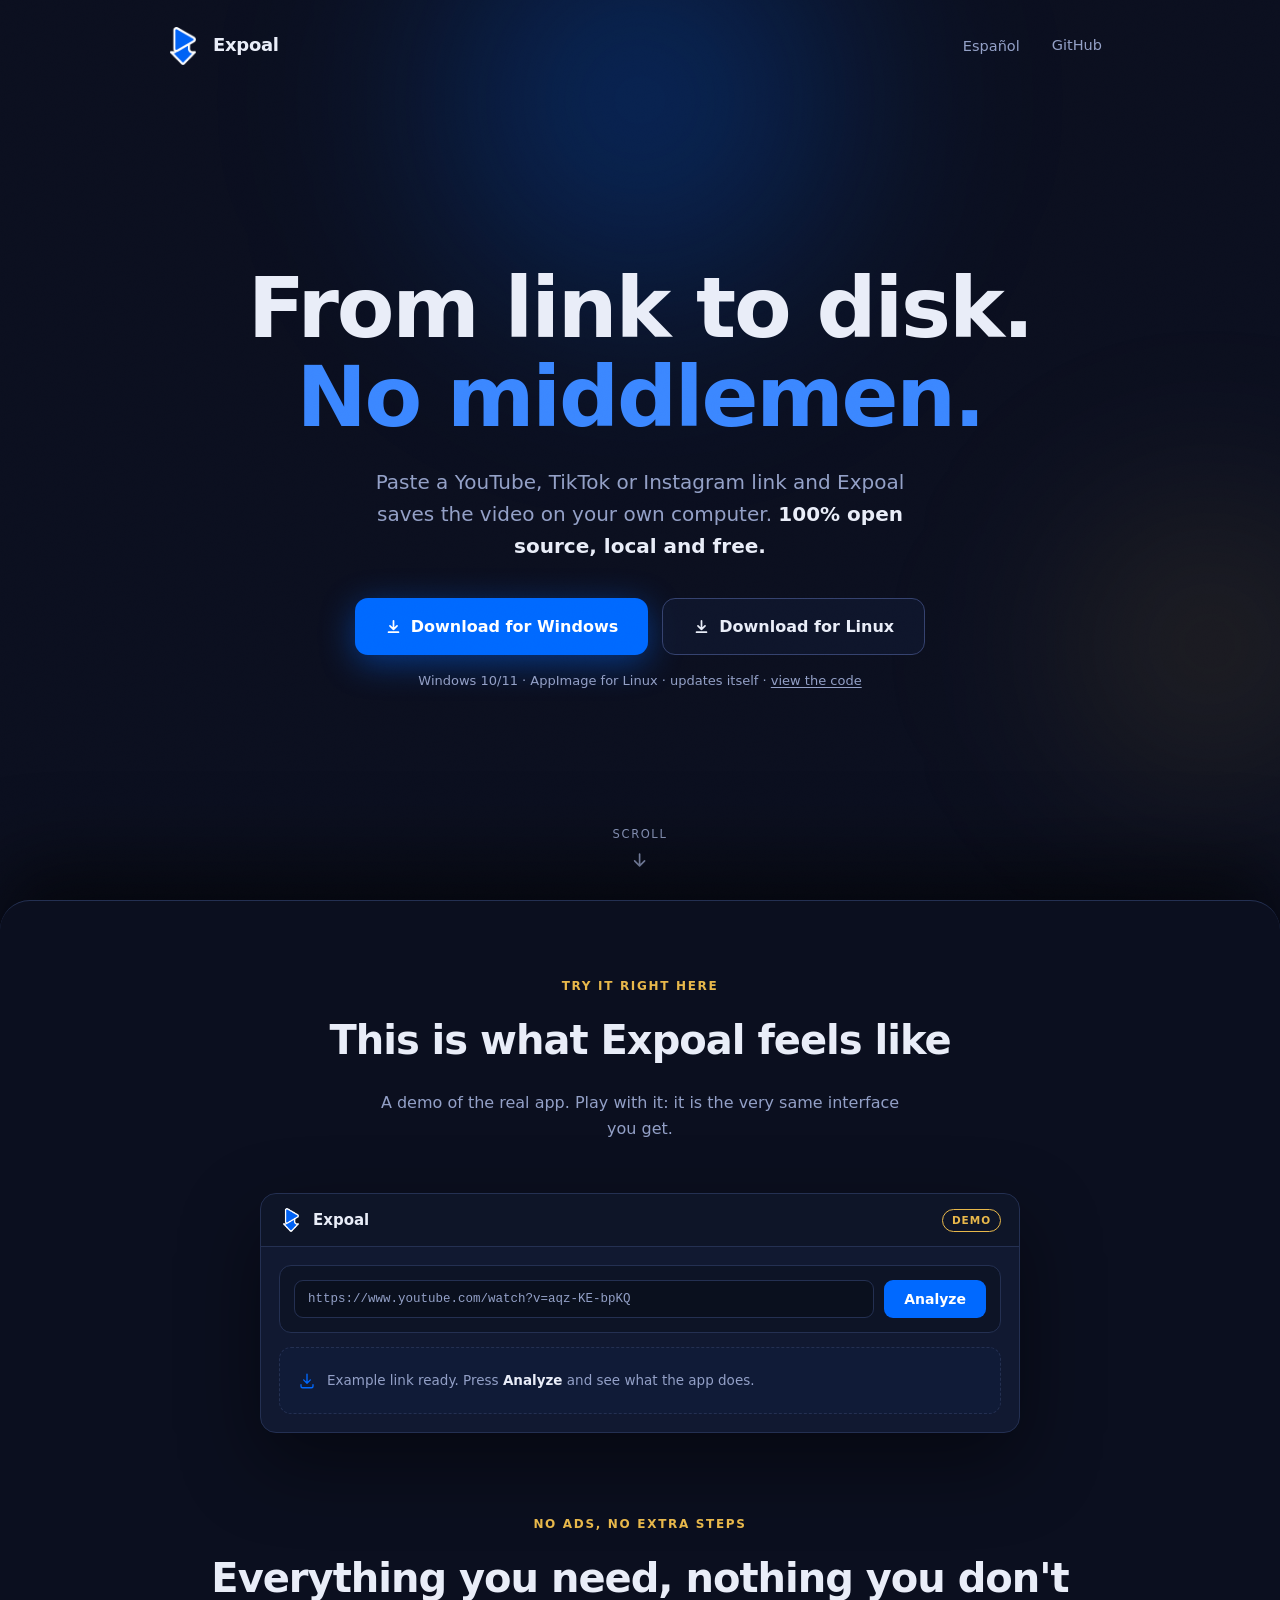
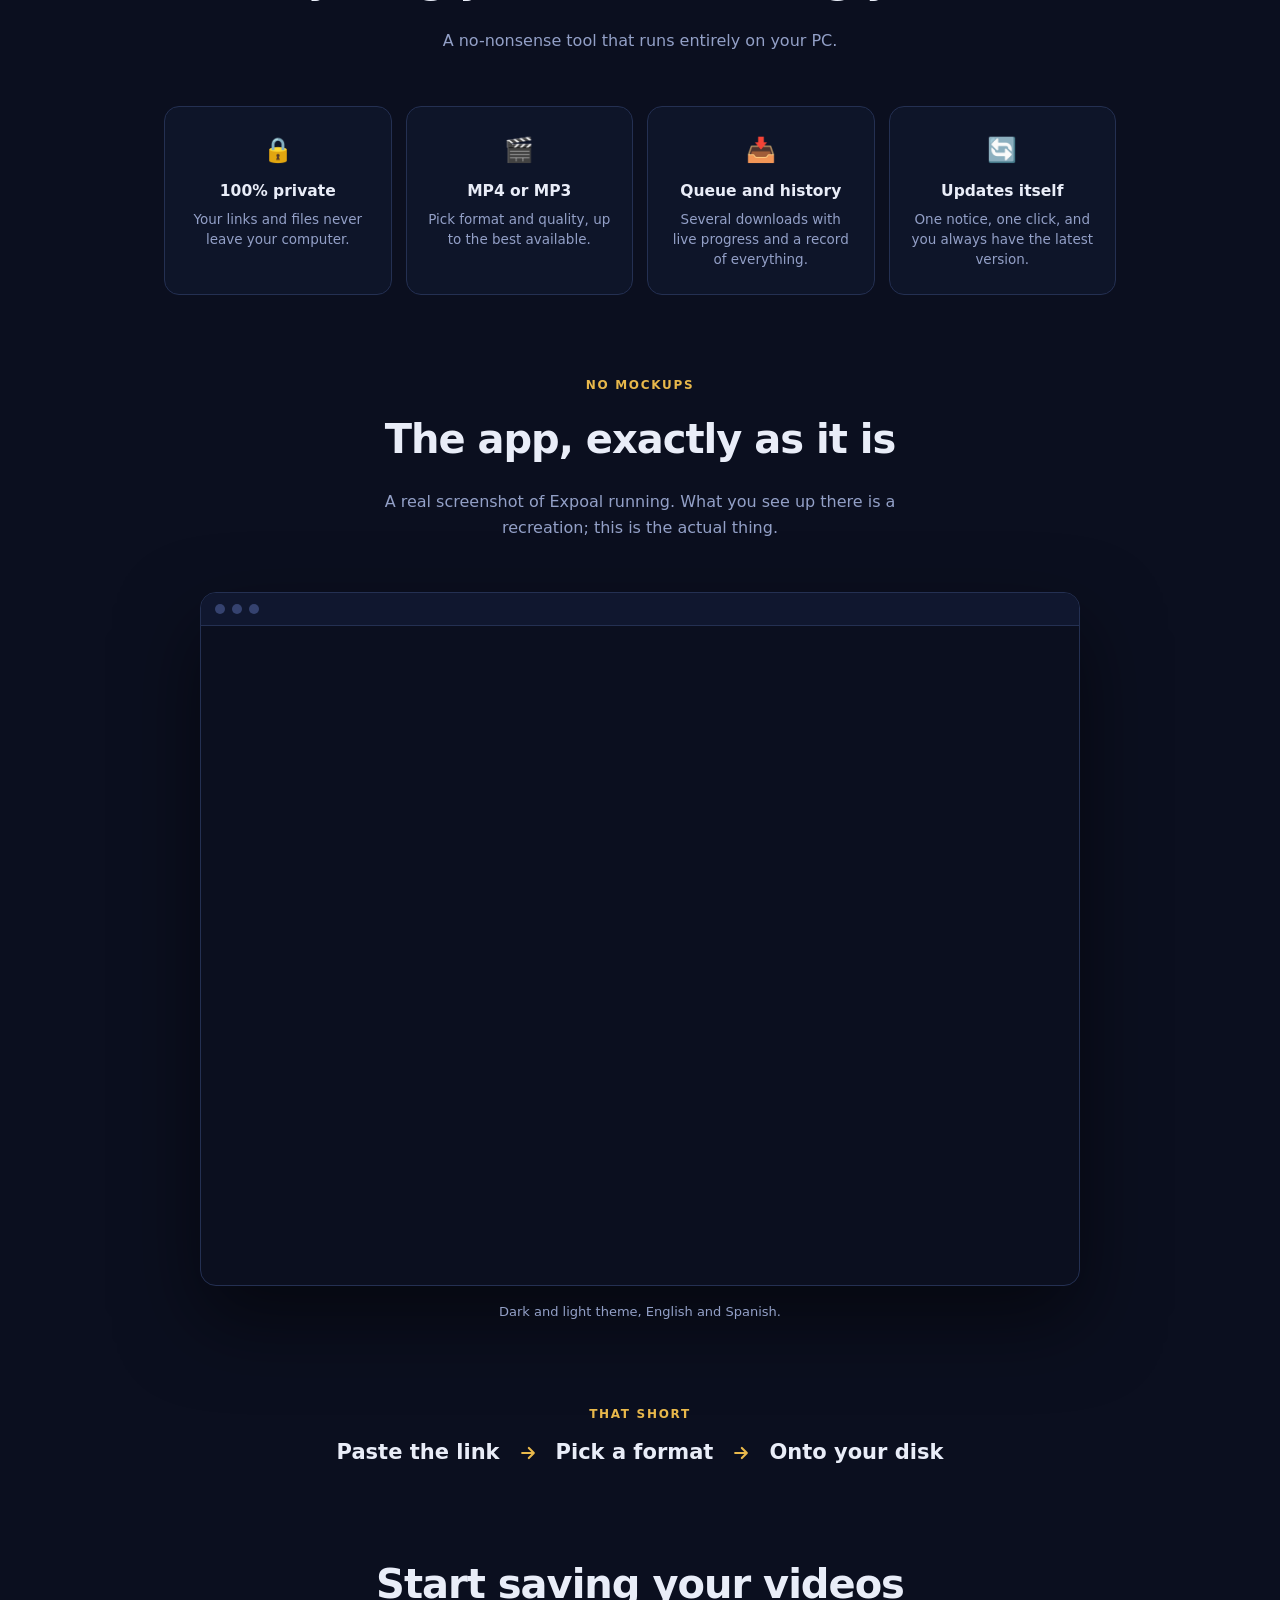
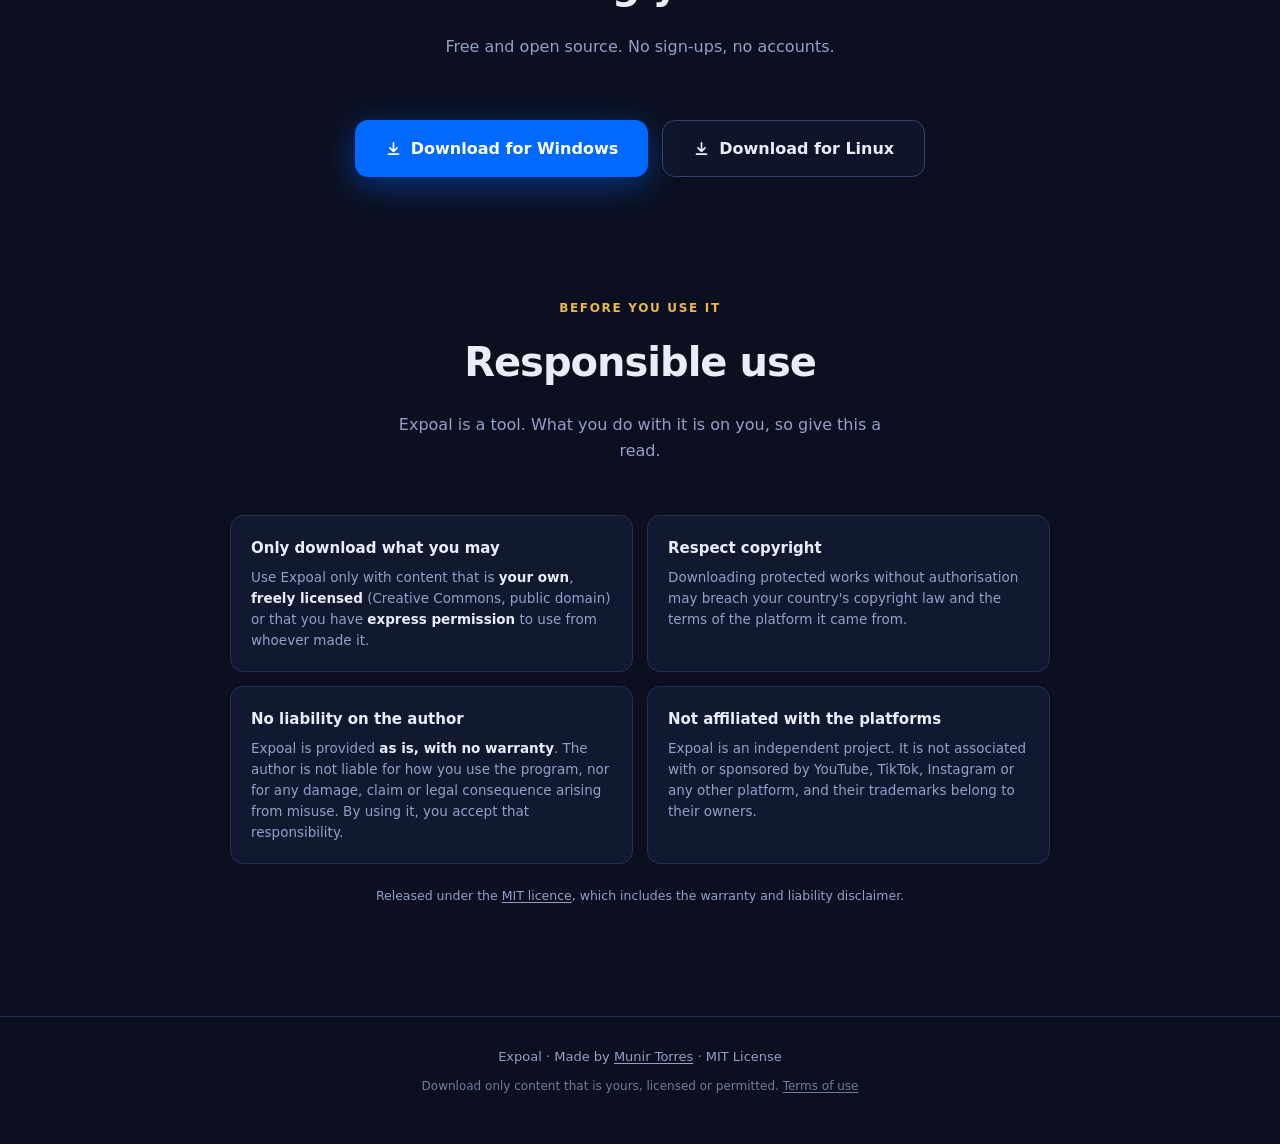
==== site/index.html @ d4a43a7d "Show the real app: screenshots on the site and README, and answer the yt-dlp question External feedb" ====
<!DOCTYPE html>
<html lang="es">
<head>
  <meta charset="UTF-8">
  <meta name="viewport" content="width=device-width, initial-scale=1.0">
  <meta name="color-scheme" content="dark">
  <meta name="theme-color" content="#0B0F1F">
  <title>Expoal - Del link a tu disco</title>
  <meta name="description" content="Pega un enlace de YouTube, TikTok o Instagram y guarda el vídeo en tu propio disco. 100% local, open source, sin webs de terceros.">
  <link rel="icon" type="image/png" href="assets/icon-256.png?v=2">
  <meta property="og:type" content="website">
  <meta property="og:url" content="https://mun1to.github.io/Expoal/">
  <meta property="og:title" content="Expoal - Del link a tu disco">
  <meta property="og:description" content="Descargador de vídeos 100% local y open source. Pega un enlace de YouTube, TikTok o Instagram y el vídeo cae en tu disco.">
  <meta property="og:image" content="https://mun1to.github.io/Expoal/assets/og.png">
  <meta property="og:image:width" content="1200">
  <meta property="og:image:height" content="630">
  <meta name="twitter:card" content="summary_large_image">
  <meta name="twitter:title" content="Expoal - Del link a tu disco">
  <meta name="twitter:description" content="Descargador de vídeos 100% local y open source. Pega un enlace y el vídeo cae en tu disco.">
  <meta name="twitter:image" content="https://mun1to.github.io/Expoal/assets/og.png">
  <!-- Progressive enhancement + control central de movimiento:
       .js     → hay JavaScript
       .motion → las animaciones están activas. Decisión de diseño: se muestran a TODOS
                 los visitantes (estilo awwwards), también a quien tiene "reducir movimiento"
                 en su sistema. La URL ?motion=off las desactiva manualmente (válvula de
                 escape para pruebas o para quien de verdad prefiera la versión quieta). -->
  <script>
    (function () {
      var d = document.documentElement;
      d.classList.add("js");
      var off = /[?&]motion=off/.test(location.search);
      if (!off) d.classList.add("motion");

      // Idioma decidido ANTES de pintar, para que nadie vea el texto cambiar:
      // manda ?lang=, luego lo que eligió el visitante, y si no, su navegador.
      var q = /[?&]lang=(es|en)/.exec(location.search);
      var saved = null;
      try { saved = localStorage.getItem("expoal-lang"); } catch (e) {}
      var nav = (navigator.language || "es").toLowerCase();
      d.lang = (q && q[1]) || saved || (nav.indexOf("es") === 0 ? "es" : "en");
    })();
  </script>
  <style>
    :root {
      /* Landing monotema oscura por diseño: se declara al navegador para que los
         controles nativos (scrollbar, inputs) también rendericen en oscuro. */
      color-scheme: dark;
      --bg: #0B0F1F;
      --surface: #111931;
      --border: #243052;
      --border-strong: #35426F;
      --text: #E9EDF8;
      --muted: #93A0C7;
      --primary: #0069FF;
      --primary-strong: #3B87FF;
      --accent: #E8B84B;
      --font: "Segoe UI Variable Text", "Segoe UI", system-ui, -apple-system, sans-serif;
      /* La curva premium (ease-out-quint): arranque rápido, aterrizaje suave */
      --ease: cubic-bezier(0.22, 1, 0.36, 1);
    }
    * { margin: 0; padding: 0; box-sizing: border-box; }
    html { scroll-behavior: smooth; }
    body {
      font-family: var(--font);
      background: var(--bg);
      color: var(--text);
      line-height: 1.6;
      /* clip y no hidden: `hidden` convierte el body en contenedor de scroll y
         eso rompe el position:sticky del hero. */
      overflow-x: clip;
      -webkit-font-smoothing: antialiased;
    }
    a { color: inherit; text-decoration: none; }
    ::selection { background: rgba(0, 105, 255, 0.45); }

    /* ---------- Grano sutil (textura premium, tendencia 2026) ---------- */
    .grain {
      position: fixed; inset: 0;
      z-index: 50;
      pointer-events: none;
      opacity: 0.05;
      mix-blend-mode: overlay;
      background-image: url("data:image/svg+xml,%3Csvg xmlns='http://www.w3.org/2000/svg' width='160' height='160'%3E%3Cfilter id='n'%3E%3CfeTurbulence type='fractalNoise' baseFrequency='0.9' numOctaves='2'/%3E%3C/filter%3E%3Crect width='100%25' height='100%25' filter='url(%23n)' opacity='0.55'/%3E%3C/svg%3E");
    }

    /* ---------- Capas de fondo con parallax ---------- */
    .backdrop {
      position: fixed;
      inset: 0;
      z-index: -1;
      overflow: hidden;
      pointer-events: none;
    }
    .orb {
      position: absolute;
      border-radius: 50%;
      filter: blur(90px);
      will-change: transform;
    }
    .orb-a {
      width: 640px; height: 640px;
      top: -220px; left: 50%;
      margin-left: -320px;
      background: radial-gradient(circle, rgba(0, 105, 255, 0.34), transparent 65%);
    }
    .orb-b {
      width: 460px; height: 460px;
      top: 46vh; right: -160px;
      background: radial-gradient(circle, rgba(232, 184, 75, 0.14), transparent 65%);
    }
    .orb-c {
      width: 520px; height: 520px;
      top: 115vh; left: -200px;
      background: radial-gradient(circle, rgba(0, 105, 255, 0.16), transparent 65%);
    }

    /* ---------- Nav ---------- */
    nav {
      position: absolute;
      top: 0; left: 0; right: 0;
      display: flex; align-items: center; justify-content: space-between;
      max-width: 1000px; margin: 0 auto;
      padding: 26px 24px;
      z-index: 5;
    }
    .brand { display: flex; align-items: center; gap: 11px; }
    .brand img { width: 38px; height: 38px; object-fit: contain; }
    .brand span { font-size: 18px; font-weight: 650; letter-spacing: -0.3px; }
    .nav-right { display: flex; align-items: center; gap: 4px; }

    /* Botones del header al estilo de la web de Alex: sin recuadro fijo, y al
       pasar el ratón aparece una píldora suave bajo el texto. Se siente mucho
       mejor al pulsar porque la zona clicable se ve, pero no ensucia en reposo. */
    nav a.gh, .lang {
      background: none;
      border: none;
      padding: 8px 14px;
      border-radius: 999px;
      font-family: var(--font);
      font-size: 14.5px;
      font-weight: 500;
      color: var(--muted);
      cursor: pointer;
      transition: background-color 0.18s var(--ease), color 0.18s var(--ease);
    }
    nav a.gh:hover, .lang:hover { background: rgba(233, 237, 248, 0.1); color: var(--text); }
    nav a.gh:active, .lang:active { background: rgba(233, 237, 248, 0.16); }

    /* ==========================================================================
       HERO A PANTALLA COMPLETA + LÁMINA QUE LO TAPA
       Al entrar solo se ve el hero: ocupa la pantalla entera y nada asoma por
       abajo salvo la flecha que invita a bajar. El hero se queda PEGADO (sticky)
       y el resto de la página es una lámina que sube por encima y lo cubre.
       Por eso .sheet lleva fondo sólido: si fuese transparente, el hero se vería
       a través y el efecto de tapar desaparecería.
       ========================================================================== */
    .hero-wrap {
      position: sticky;
      top: 0;
      height: 100svh;          /* svh: en móvil descuenta la barra del navegador */
      z-index: 0;
    }
    .hero {
      height: 100%;
      display: flex;
      flex-direction: column;
      align-items: center;
      justify-content: center;
      text-align: center;
      padding: 96px 24px 40px;
      will-change: transform, opacity;
    }
    .sheet {
      position: relative;
      z-index: 1;
      background: var(--bg);
      border-top: 1px solid var(--border);
      border-radius: 30px 30px 0 0;
      box-shadow: 0 -34px 80px rgba(0, 0, 0, 0.6);
    }

    /* Flecha de "sigue bajando": lo único que asoma en la primera pantalla */
    .scroll-cue {
      position: absolute;
      left: 50%;
      bottom: 30px;
      translate: -50% 0;
      display: flex;
      flex-direction: column;
      align-items: center;
      gap: 7px;
      color: var(--muted);
      font-size: 11.5px;
      letter-spacing: 1.6px;
      text-transform: uppercase;
      transition: opacity 0.4s ease;
    }
    .scroll-cue svg { animation: cue 1.9s ease-in-out infinite; }
    @keyframes cue {
      0%, 100% { transform: translateY(0); opacity: 0.55; }
      50% { transform: translateY(7px); opacity: 1; }
    }
    /* Entrada propia en vez de .fade-up: comparten especificidad y la regla de
       fade-up ganaba, dejando la flecha visible para siempre al scrollear. */
    html.motion .scroll-cue { opacity: 0; transition: opacity 0.6s var(--ease) 1100ms; }
    html.motion body.ready .scroll-cue { opacity: 1; }
    html.motion body.scrolled .scroll-cue,
    body.scrolled .scroll-cue { opacity: 0; pointer-events: none; transition-delay: 0s; }
    h1 {
      font-size: clamp(44px, 8vw, 84px);
      font-weight: 760;
      letter-spacing: -2.2px;
      line-height: 1.06;
      margin-bottom: 24px;
    }
    /* Segunda línea del titular en el azul de marca, plano y sin degradado. */
    h1 .accent { color: var(--primary-strong); }
    .sub {
      font-size: clamp(17px, 2.3vw, 20px);
      color: var(--muted);
      max-width: 580px;
      margin: 0 auto 36px;
    }
    .sub b { color: var(--text); font-weight: 600; }
    .cta { display: flex; gap: 14px; justify-content: center; flex-wrap: wrap; }
    .btn {
      display: inline-flex; align-items: center; gap: 9px;
      padding: 15px 30px;
      border-radius: 13px;
      font-size: 16px; font-weight: 600;
      transition: box-shadow 0.2s, background 0.15s, border-color 0.15s;
    }
    .btn.primary {
      background: var(--primary);
      color: #fff;
      box-shadow: 0 8px 34px rgba(0, 105, 255, 0.45);
    }
    .btn.primary:hover { background: var(--primary-strong); box-shadow: 0 10px 44px rgba(0, 105, 255, 0.6); }
    .btn.ghost {
      background: rgba(17, 25, 49, 0.7);
      border: 1px solid var(--border-strong);
      color: var(--text);
    }
    .btn.ghost:hover { border-color: var(--primary-strong); }
    .os-note { margin-top: 16px; font-size: 13px; color: var(--muted); }
    .inline-link { text-decoration: underline; text-underline-offset: 2px; transition: color 0.15s; }
    .inline-link:hover { color: var(--text); }

    /* ==========================================================================
       ENTRADA DEL HERO — "line mask reveal" (el truco marca de la casa Dennis):
       cada línea del titular vive dentro de una caja con overflow:hidden y sube
       desde abajo, en cascada. Solo transform → GPU.
       ========================================================================== */
    .line { display: block; overflow: hidden; }
    .line > span { display: block; }
    html.motion .line > span {
      transform: translateY(112%);
      transition: transform 1s var(--ease);
      transition-delay: calc(var(--i, 0) * 110ms);
    }
    html.motion body.ready .line > span { transform: none; }

    /* El resto del hero (pill, sub, cta) hace fade-up escalonado tras el titular */
    html.motion .fade-up {
      opacity: 0;
      transform: translateY(18px);
      transition: opacity 0.9s var(--ease), transform 0.9s var(--ease);
      transition-delay: calc(var(--i, 0) * 110ms + 300ms);
    }
    html.motion body.ready .fade-up { opacity: 1; transform: none; }

    /* Cuando la entrada del hero termina (body.settled), se apagan sus transiciones
       para que el motor de parallax pueda mover esos elementos frame a frame. */
    html.motion body.settled .fade-up,
    html.motion body.settled .line > span { transition: none; }


    /* ---------- Secciones ---------- */
    /* scroll-margin-top: al saltar desde un enlace de ancla, deja aire arriba en
       vez de pegar el título al borde y comerse parte de la sección. */
    section { max-width: 1000px; margin: 0 auto; padding: 82px 24px 0; scroll-margin-top: 24px; }

    /* ==========================================================================
       MOVIMIENTO AL SCROLLEAR — la sección entera SUBE como una tarjeta.
       El movimiento lo lleva el bloque completo ([data-rise]), no cada texto por
       su cuenta: así se lee como una pieza que entra desde abajo en vez de como
       un montón de trozos descoordinados. Dentro, los hijos solo se encienden en
       cascada corta (opacidad, sin desplazarse), que es lo que da el remate.
       ========================================================================== */
    html.motion [data-rise] {
      opacity: 0;
      transform: translateY(70px);
      transition: opacity 0.75s var(--ease), transform 0.9s var(--ease);
      will-change: transform;
    }
    html.motion [data-rise].in { opacity: 1; transform: none; }

    html.motion [data-reveal] {
      opacity: 0;
      transition: opacity 0.55s var(--ease);
      transition-delay: calc(var(--i, 0) * 55ms + 120ms);
    }
    html.motion [data-reveal].in { opacity: 1; }

    .kicker {
      text-align: center;
      font-size: 12px;
      font-weight: 650;
      text-transform: uppercase;
      letter-spacing: 0.14em;
      color: var(--accent);
      margin-bottom: 12px;
    }
    h2 {
      text-align: center;
      font-size: clamp(28px, 4.4vw, 40px);
      font-weight: 720;
      letter-spacing: -1px;
      margin-bottom: 18px;
    }
    .section-sub { text-align: center; color: var(--muted); max-width: 520px; margin: 0 auto 52px; }

    .points {
      display: grid;
      grid-template-columns: repeat(4, 1fr);
      gap: 14px;
    }
    .point {
      background: rgba(17, 25, 49, 0.65);
      border: 1px solid var(--border);
      border-radius: 15px;
      padding: 24px 20px;
      text-align: center;
      transition: border-color 0.15s, translate 0.25s var(--ease);
    }
    .point:hover { border-color: var(--border-strong); translate: 0 -3px; }
    .point .ic { font-size: 24px; margin-bottom: 10px; }
    .point h3 { font-size: 15.5px; margin-bottom: 5px; font-weight: 650; }
    .point p { font-size: 13.5px; color: var(--muted); line-height: 1.5; }

    /* La captura de la app de verdad. Va enmarcada como una ventana para que se
       lea como producto real y no se confunda con la demo recreada de arriba. */
    .shot {
      max-width: 880px;
      margin: 0 auto;
      border: 1px solid var(--border);
      border-radius: 16px;
      overflow: hidden;
      box-shadow: 0 34px 80px rgba(0, 0, 0, 0.5);
    }
    .shot-bar {
      display: flex;
      align-items: center;
      gap: 7px;
      padding: 11px 14px;
      background: rgba(17, 25, 49, 0.9);
      border-bottom: 1px solid var(--border);
    }
    .shot-bar i {
      width: 10px;
      height: 10px;
      border-radius: 50%;
      background: var(--border-strong);
    }
    .shot img { display: block; width: 100%; height: auto; }
    .shot-foot { text-align: center; color: var(--muted); font-size: 13px; margin-top: 16px; }

    .steps {
      display: flex;
      align-items: center;
      justify-content: center;
      gap: 18px;
      flex-wrap: wrap;
      font-size: clamp(16px, 2.4vw, 21px);
      font-weight: 600;
      color: var(--muted);
    }
    .steps b { color: var(--text); font-weight: 650; }
    .steps .arrow { color: var(--accent); font-weight: 700; }

    /* ---------- Demo interactiva ---------- */
    /* Primera sección de la lámina: hueco extra para que el borde redondeado
       respire y se lea como una hoja que entra por encima del hero. */
    #demo { padding-top: 76px; }
    .demo-app {
      max-width: 760px;
      margin: 0 auto;
      background: var(--surface);
      border: 1px solid var(--border);
      border-radius: 16px;
      overflow: hidden;
      box-shadow: 0 30px 80px rgba(0, 0, 0, 0.45);
    }
    .demo-bar {
      display: flex; align-items: center; gap: 10px;
      padding: 14px 18px;
      border-bottom: 1px solid var(--border);
      background: rgba(0, 0, 0, 0.18);
    }
    .demo-logo { width: 24px; height: 24px; object-fit: contain; }
    .demo-bar strong { font-size: 15px; font-weight: 650; }
    .demo-tag {
      font-size: 9.5px; letter-spacing: 0.12em; color: var(--muted);
      text-transform: uppercase;
    }
    .demo-badge {
      margin-left: auto; font-size: 10.5px; font-weight: 650;
      text-transform: uppercase; letter-spacing: 0.09em;
      color: var(--accent); border: 1px solid var(--accent);
      padding: 2px 9px; border-radius: 999px;
    }
    .demo-body { padding: 18px; display: flex; flex-direction: column; gap: 14px; }
    .demo-card {
      background: rgba(0, 0, 0, 0.22);
      border: 1px solid var(--border);
      border-radius: 12px;
      padding: 14px;
    }
    .demo-url { display: flex; gap: 10px; }
    .demo-url input {
      flex: 1; min-width: 0;
      padding: 11px 13px;
      font-family: "Cascadia Mono", Consolas, monospace;
      font-size: 12.5px;
      color: var(--text);
      background: rgba(0, 0, 0, 0.3);
      border: 1px solid var(--border);
      border-radius: 9px;
      outline: none;
    }
    /* El enlace es fijo: es una demo, no un campo de verdad. Se ve como un dato
       ya puesto, no como algo que invite a escribir. */
    .demo-url input[readonly] {
      cursor: default;
      user-select: none;
      color: var(--muted);
      background: rgba(0, 0, 0, 0.22);
    }
    .demo-url input:focus { border-color: var(--primary); }
    .demo-btn {
      border: none; border-radius: 9px;
      padding: 11px 20px;
      font-family: var(--font); font-size: 14px; font-weight: 600;
      cursor: pointer;
      transition: background 0.15s, box-shadow 0.2s;
    }
    .demo-btn.primary { background: var(--primary); color: #fff; }
    .demo-btn.primary:hover { background: var(--primary-strong); box-shadow: 0 6px 22px rgba(0, 105, 255, 0.4); }
    .demo-btn:disabled { opacity: 0.6; cursor: progress; }
    .demo-btn:disabled:hover { background: var(--primary); box-shadow: none; }
    .demo-go { width: 100%; padding: 13px; font-size: 15px; }

    /* Estado de partida: la demo espera a que pulses Analizar, igual que la app */
    .demo-hint {
      display: flex; align-items: center; gap: 11px;
      padding: 22px 18px;
      border: 1px dashed var(--border);
      border-radius: 12px;
      color: var(--muted);
      background: rgba(0, 105, 255, 0.03);
    }
    .demo-hint svg { flex-shrink: 0; color: var(--primary); }
    .demo-hint p { font-size: 13.5px; line-height: 1.5; }
    .demo-hint b { color: var(--text); font-weight: 650; }
    /* El panel no aparece de golpe: se monta por partes, como cuando la app va
       recibiendo los datos del vídeo. Cada pieza sube desde abajo, encadenadas. */
    #demo-preview:not(.hidden) { animation: demo-pop 0.3s cubic-bezier(0.2, 0.7, 0.3, 1) both; }
    @keyframes demo-pop {
      from { opacity: 0; transform: translateY(12px); }
      to { opacity: 1; transform: none; }
    }
    [data-step] {
      opacity: 0;
      transform: translateY(16px);
      transition: opacity 0.34s var(--ease), transform 0.34s var(--ease);
    }
    [data-step].in { opacity: 1; transform: none; }

    /* Puntitos de "analizando", los mismos tres tiempos que tarda la app real */
    .demo-dots::after {
      content: "";
      animation: demo-dots 0.9s steps(4, end) infinite;
    }
    @keyframes demo-dots {
      0% { content: ""; } 25% { content: "."; } 50% { content: ".."; } 75% { content: "..."; }
    }

    .demo-video { display: flex; gap: 14px; margin-bottom: 16px; }
    .demo-thumb {
      width: 132px; height: 76px; flex-shrink: 0;
      border-radius: 8px;
      object-fit: cover;
      display: block;
    }
    .demo-meta { min-width: 0; }
    .demo-platform {
      display: inline-block; font-size: 9.5px; font-weight: 650;
      letter-spacing: 0.09em; color: var(--primary-strong);
      border: 1px solid var(--primary-strong); border-radius: 999px;
      padding: 2px 9px; margin-bottom: 6px;
    }
    .demo-meta h3 { font-size: 14.5px; font-weight: 650; line-height: 1.3; }
    .demo-meta p { font-size: 12.5px; color: var(--muted); margin-top: 3px; }

    .demo-options { display: flex; gap: 14px; flex-wrap: wrap; margin-bottom: 14px; }
    .demo-opt { display: flex; flex-direction: column; gap: 6px; }
    .demo-opt label {
      font-size: 9.5px; font-weight: 650; letter-spacing: 0.09em;
      text-transform: uppercase; color: var(--muted);
    }
    .demo-seg {
      display: flex; border: 1px solid var(--border);
      border-radius: 9px; overflow: hidden;
      background: rgba(0, 0, 0, 0.3);
    }
    .demo-seg button {
      border: none; background: transparent;
      padding: 8px 13px; font-size: 12.5px; font-family: var(--font);
      color: var(--muted); cursor: pointer; transition: background 0.15s, color 0.15s;
    }
    .demo-seg button.active { background: var(--primary); color: #fff; font-weight: 600; }
    .demo-opt select {
      padding: 8px 11px; font-size: 12.5px; font-family: var(--font);
      color: var(--text); background: rgba(0, 0, 0, 0.3);
      border: 1px solid var(--border); border-radius: 9px; outline: none;
    }

    .demo-edit { border-top: 1px solid var(--border); padding-top: 13px; margin-bottom: 14px; }
    .demo-edit-head {
      display: flex; align-items: center; gap: 8px;
      font-size: 12.5px; font-weight: 600; color: var(--muted); margin-bottom: 11px;
    }
    .demo-edit-sum { font-family: "Cascadia Mono", Consolas, monospace; font-size: 11.5px; opacity: 0.8; }
    .demo-edit-sum.on { color: var(--accent); opacity: 1; }
    .demo-trim { display: flex; align-items: center; gap: 12px; margin-bottom: 11px; }
    .demo-trim-bar {
      position: relative; flex: 1; height: 28px;
      background: rgba(0, 0, 0, 0.3);
      border: 1px solid var(--border); border-radius: 8px;
      touch-action: none;
    }
    .demo-trim-sel {
      position: absolute; top: -1px; bottom: -1px;
      background: rgba(0, 105, 255, 0.22);
      border: 1px solid var(--primary); border-radius: 7px;
      left: 0; right: 0;
    }
    .demo-handle {
      position: absolute; top: 50%; width: 10px; height: 20px;
      margin-left: -5px; transform: translateY(-50%);
      background: var(--primary-strong); border-radius: 4px;
      cursor: ew-resize; touch-action: none;
    }
    #demo-h1 { left: 0; }
    #demo-h2 { left: 100%; }
    .demo-trim-txt {
      font-family: "Cascadia Mono", Consolas, monospace;
      font-size: 11.5px; color: var(--muted); white-space: nowrap;
    }
    /* Recorte de bordes con vista previa, igual que en la app */
    .demo-crop { margin-bottom: 12px; }
    .demo-crop-label {
      display: block; margin-bottom: 8px;
      font-size: 9.5px; font-weight: 650; letter-spacing: 0.09em;
      text-transform: uppercase; color: var(--muted);
    }
    .demo-crop-row { display: flex; gap: 12px; align-items: flex-start; }
    .demo-crop-prev {
      position: relative; flex: 0 0 auto;
      width: 116px; aspect-ratio: 16 / 9;
      border-radius: 8px; overflow: hidden;
      border: 1px solid var(--border);
    }
    .demo-crop-prev img { width: 100%; height: 100%; object-fit: cover; display: block; }
    .demo-shade { position: absolute; background: rgba(11, 15, 31, 0.74); pointer-events: none; }
    .demo-shade[data-side="top"] { top: 0; left: 0; right: 0; height: 0; }
    .demo-shade[data-side="bottom"] { bottom: 0; left: 0; right: 0; height: 0; }
    .demo-shade[data-side="left"] { left: 0; top: 0; bottom: 0; width: 0; }
    .demo-shade[data-side="right"] { right: 0; top: 0; bottom: 0; width: 0; }
    .demo-frame {
      position: absolute; inset: 0;
      border: 1px solid var(--accent);
      pointer-events: none;
      transition: all 0.12s ease-out;
    }
    .demo-crop-fields {
      flex: 1; min-width: 0;
      display: grid; grid-template-columns: repeat(2, minmax(0, 1fr)); gap: 8px;
    }
    .demo-crop-fields label {
      display: flex; flex-direction: column; gap: 4px;
      font-size: 10.5px; color: var(--muted);
    }
    .demo-crop-fields input {
      width: 100%;
      padding: 6px 9px;
      font-family: "Cascadia Mono", Consolas, monospace; font-size: 12px;
      color: var(--text); background: rgba(0, 0, 0, 0.3);
      border: 1px solid var(--border); border-radius: 7px; outline: none;
    }
    .demo-crop-fields input:focus { border-color: var(--primary); }
    .demo-crop-out {
      margin-top: 8px;
      font-family: "Cascadia Mono", Consolas, monospace;
      font-size: 11px; color: var(--muted);
    }
    .demo-crop-out.err { color: #F07567; }

    .demo-check {
      display: flex; align-items: center; gap: 8px;
      font-size: 12.5px; color: var(--muted); cursor: pointer;
    }
    .demo-check input { width: 15px; height: 15px; accent-color: var(--primary); cursor: pointer; }

    .demo-note {
      margin-top: 12px; padding: 12px 14px;
      background: rgba(232, 184, 75, 0.08);
      border: 1px solid var(--accent);
      border-radius: 10px;
      font-size: 13px; color: var(--text);
    }
    .demo-note a {
      color: var(--primary-strong); text-decoration: underline;
      text-underline-offset: 2px; white-space: nowrap;
    }
    .hidden { display: none !important; }

    @media (max-width: 620px) {
      .demo-video { flex-direction: column; }
      .demo-thumb { width: 100%; height: 120px; }
      .demo-url { flex-direction: column; }
    }

    /* ---------- Condiciones de uso ---------- */
    .legal-grid {
      display: grid;
      grid-template-columns: repeat(2, minmax(0, 1fr));
      gap: 14px;
      max-width: 820px;
      margin: 0 auto;
    }
    .legal-card {
      background: var(--surface);
      border: 1px solid var(--border);
      border-radius: 13px;
      padding: 20px;
    }
    .legal-card h3 { font-size: 15px; font-weight: 650; margin-bottom: 7px; }
    .legal-card p { font-size: 13.5px; color: var(--muted); line-height: 1.55; }
    .legal-card b { color: var(--text); font-weight: 600; }
    .legal-foot {
      text-align: center;
      margin: 22px auto 0;
      font-size: 12.5px;
      color: var(--muted);
    }
    .legal-foot a, footer .legal a {
      color: var(--muted);
      text-decoration: underline;
      text-underline-offset: 2px;
    }
    .legal-foot a:hover, footer .legal a:hover { color: var(--text); }
    @media (max-width: 620px) { .legal-grid { grid-template-columns: 1fr; } }

    /* ---------- Cierre ---------- */
    .final { text-align: center; padding-bottom: 40px; }
    .final .btn { margin-top: 8px; }

    footer {
      border-top: 1px solid var(--border);
      margin-top: 110px;
      padding: 30px 24px 46px;
      text-align: center;
      color: var(--muted);
      font-size: 13px;
    }
    footer a { text-decoration: underline; text-underline-offset: 2px; }
    .legal { margin-top: 10px; font-size: 12px; opacity: 0.75; max-width: 620px; margin-left: auto; margin-right: auto; }

    @media (max-width: 820px) { .points { grid-template-columns: repeat(2, 1fr); } }
    @media (max-width: 460px) { .points { grid-template-columns: 1fr; } }

    /* ==========================================================================
       POLÍTICA DE MOVIMIENTO (decisión consciente, 2026-07-08): las animaciones
       se muestran a TODOS los visitantes, ignorando prefers-reduced-motion
       (estilo Awwwards/Dennis Snellenberg). La válvula de escape es ?motion=off
       en la URL: sin la clase .motion, NADA se oculta ni anima y la página se
       pinta completa y quieta desde el primer frame. NO "arreglar" esto pensando
       que es un bug de accesibilidad.
       ========================================================================== */
    @media (prefers-reduced-motion: reduce) {
      html { scroll-behavior: auto; }
    }
  </style>
</head>
<body>
  <div class="grain" aria-hidden="true"></div>

  <!-- Capas de fondo: cada orbe se mueve a su velocidad (parallax) -->
  <div class="backdrop" aria-hidden="true">
    <div class="orb orb-a" data-speed="0.45" data-mouse="34"></div>
    <div class="orb orb-b" data-speed="0.26" data-mouse="52"></div>
    <div class="orb orb-c" data-speed="0.14" data-mouse="20"></div>
  </div>

  <div class="hero-wrap">
  <nav class="fade-up" style="--i:0">
    <!-- "./" y no "#": recarga la página de verdad y deja la URL limpia,
         sin la almohadilla colgando detrás. -->
    <a class="brand" href="./">
      <img src="assets/logo.png" alt="Expoal">
      <span>Expoal</span>
    </a>
    <div class="nav-right">
      <button type="button" class="lang" id="lang"></button>
      <a class="gh" href="https://github.com/Mun1to/Expoal" target="_blank" rel="noopener">GitHub</a>
    </div>
  </nav>

  <header class="hero">
    <h1>
      <span class="line"><span style="--i:0" data-en="From link to disk.">Del link a tu disco.</span></span>
      <span class="line"><span class="accent" style="--i:1" data-en="No middlemen.">Sin intermediarios.</span></span>
    </h1>
    <p class="sub fade-up" style="--i:1"
       data-en="Paste a YouTube, TikTok or Instagram link and Expoal saves the video on your own computer. &lt;b&gt;100% open source, local and free.&lt;/b&gt;">
      Pega un enlace de YouTube, TikTok o Instagram y Expoal guarda el vídeo
      en tu propio ordenador. <b>100% open source, local y gratis.</b>
    </p>
    <div class="cta fade-up" style="--i:2">
      <a class="btn primary" data-magnetic href="https://github.com/Mun1to/Expoal/releases/latest" target="_blank" rel="noopener">
        <svg width="17" height="17" viewBox="0 0 24 24" fill="none" stroke="currentColor" stroke-width="2.4" stroke-linecap="round" stroke-linejoin="round" aria-hidden="true"><path d="M12 4v12m0 0l-5-5m5 5l5-5M5 20h14"/></svg>
        <span data-en="Download for Windows">Descargar para Windows</span>
      </a>
      <a class="btn ghost" data-magnetic href="https://github.com/Mun1to/Expoal/releases/latest" target="_blank" rel="noopener">
        <svg width="17" height="17" viewBox="0 0 24 24" fill="none" stroke="currentColor" stroke-width="2.4" stroke-linecap="round" stroke-linejoin="round" aria-hidden="true"><path d="M12 4v12m0 0l-5-5m5 5l5-5M5 20h14"/></svg>
        <span data-en="Download for Linux">Descargar para Linux</span>
      </a>
    </div>
    <p class="os-note fade-up" style="--i:3"
       data-en="Windows 10/11 · AppImage for Linux · updates itself · &lt;a class=&quot;inline-link&quot; href=&quot;https://github.com/Mun1to/Expoal&quot; target=&quot;_blank&quot; rel=&quot;noopener&quot;&gt;view the code&lt;/a&gt;">
      Windows 10/11 · AppImage para Linux · se actualiza solo ·
      <a class="inline-link" href="https://github.com/Mun1to/Expoal" target="_blank" rel="noopener">ver el código</a>
    </p>

    <div class="scroll-cue" aria-hidden="true">
      <span data-en="Scroll">Baja</span>
      <svg width="20" height="20" viewBox="0 0 24 24" fill="none" stroke="currentColor"
           stroke-width="2" stroke-linecap="round" stroke-linejoin="round">
        <path d="M12 5v14m0 0l-6-6m6 6l6-6"/>
      </svg>
    </div>
  </header>
  </div>

  <!-- La lámina: todo esto sube y tapa el hero al scrollear -->
  <main class="sheet">

  <section id="demo" data-rise>
    <p class="kicker" data-reveal data-en="Try it right here">Pruébalo aquí mismo</p>
    <h2 data-reveal style="--i:1" data-en="This is what Expoal feels like">Así se siente Expoal</h2>
    <p class="section-sub" data-reveal style="--i:2"
       data-en="A demo of the real app. Play with it: it is the very same interface you get.">
      Una demostración de la app real. Trastea con ella: es la misma interfaz que te llevas.
    </p>

    <div class="demo-app" data-reveal style="--i:3">
      <div class="demo-bar">
        <img src="assets/logo.png" alt="" class="demo-logo">
        <strong>Expoal</strong>
        <span class="demo-badge">demo</span>
      </div>

      <div class="demo-body">
        <div class="demo-card demo-url">
          <input type="text" id="demo-input" spellcheck="false" readonly tabindex="-1"
                 aria-label="Enlace de ejemplo"
                 value="https://www.youtube.com/watch?v=aqz-KE-bpKQ">
          <button type="button" class="demo-btn primary" id="demo-analyze" data-en="Analyze">Analizar</button>
        </div>

        <div class="demo-hint" id="demo-hint">
          <svg width="18" height="18" viewBox="0 0 24 24" fill="none" stroke="currentColor"
               stroke-width="1.8" stroke-linecap="round" stroke-linejoin="round" aria-hidden="true">
            <path d="M12 3v12m0 0l-4.5-4.5M12 15l4.5-4.5M4 17v2a2 2 0 0 0 2 2h12a2 2 0 0 0 2-2v-2"/>
          </svg>
          <p data-en="Example link ready. Press &lt;b&gt;Analyze&lt;/b&gt; and see what the app does.">Enlace de ejemplo listo. Pulsa <b>Analizar</b> y verás lo que hace la app.</p>
        </div>

        <div class="demo-card hidden" id="demo-preview">
          <div class="demo-video" data-step>
            <img class="demo-thumb" id="demo-thumb" src="assets/demo-thumb.jpg" alt="">
            <div class="demo-meta">
              <span class="demo-platform" id="demo-platform">YOUTUBE</span>
              <h3 id="demo-title"></h3>
              <p id="demo-sub"></p>
            </div>
          </div>

          <div class="demo-options" data-step>
            <div class="demo-opt">
              <label data-en="Format">Formato</label>
              <div class="demo-seg" id="demo-mode">
                <button type="button" data-mode="video" class="active" data-en="Video MP4">Vídeo MP4</button>
                <button type="button" data-mode="audio" data-en="Audio MP3">Audio MP3</button>
                <button type="button" data-mode="text" data-en="Text">Texto</button>
              </div>
            </div>
            <div class="demo-opt" id="demo-quality-wrap">
              <label data-en="Quality">Calidad</label>
              <select id="demo-quality">
                <option data-en="Best available">Máxima disponible</option>
                <option selected>1080p</option>
                <option>720p</option>
                <option>480p</option>
              </select>
            </div>
            <div class="demo-opt" id="demo-ext-wrap">
              <label data-en="Output format">Formato de salida</label>
              <select id="demo-ext">
                <option selected>MP4</option>
                <option>MKV</option>
                <option>MOV</option>
                <option>WEBM</option>
              </select>
            </div>
            <div class="demo-opt hidden" id="demo-lang-wrap">
              <label data-en="Text language">Idioma del texto</label>
              <select id="demo-lang">
                <option selected data-en="Spanish">Español</option>
                <option data-en="English">English</option>
                <option data-en="French">Français</option>
              </select>
            </div>
          </div>

          <div class="demo-edit" id="demo-edit" data-step>
            <div class="demo-edit-head">
              <svg width="14" height="14" viewBox="0 0 24 24" fill="none" stroke="currentColor"
                   stroke-width="2" stroke-linecap="round" stroke-linejoin="round" aria-hidden="true">
                <path d="M14.5 4l5.5 5.5M3 21l4-1 11-11a2.5 2.5 0 0 0-3.5-3.5L3.5 16.5 3 21z"/>
              </svg>
              <span data-en="Edit video">Editar vídeo</span>
              <span class="demo-edit-sum" id="demo-edit-sum">sin cambios</span>
            </div>
            <div class="demo-trim">
              <div class="demo-trim-bar" id="demo-trim-bar">
                <div class="demo-trim-sel" id="demo-trim-sel"></div>
                <div class="demo-handle" id="demo-h1"></div>
                <div class="demo-handle" id="demo-h2"></div>
              </div>
              <span class="demo-trim-txt" id="demo-trim-txt">0:00 a 10:35</span>
            </div>
            <div class="demo-crop">
              <span class="demo-crop-label" data-en="Crop edges">Recortar bordes</span>
              <div class="demo-crop-row">
                <figure class="demo-crop-prev" id="demo-crop-prev">
                  <img src="assets/demo-thumb.jpg" alt="">
                  <div class="demo-shade" data-side="top"></div>
                  <div class="demo-shade" data-side="bottom"></div>
                  <div class="demo-shade" data-side="left"></div>
                  <div class="demo-shade" data-side="right"></div>
                  <div class="demo-frame" id="demo-frame"></div>
                </figure>
                <div class="demo-crop-fields">
                  <label><span data-en="Top">Arriba</span><input type="number" id="crop-t" min="0" step="10" value="0"></label>
                  <label><span data-en="Bottom">Abajo</span><input type="number" id="crop-b" min="0" step="10" value="0"></label>
                  <label><span data-en="Left">Izquierda</span><input type="number" id="crop-l" min="0" step="10" value="0"></label>
                  <label><span data-en="Right">Derecha</span><input type="number" id="crop-r" min="0" step="10" value="0"></label>
                </div>
              </div>
              <p class="demo-crop-out" id="demo-crop-out">3840x2160 queda en 3840x2160</p>
            </div>
            <label class="demo-check">
              <input type="checkbox" id="demo-mute"> <span data-en="Remove the audio">Quitar el audio</span>
            </label>
          </div>

          <button type="button" class="demo-btn primary demo-go" id="demo-download" data-step
                  data-en="Add to queue">
            Añadir a la cola
          </button>
          <p class="demo-note hidden" id="demo-note"
             data-en="This is a demo: &lt;b&gt;nothing gets downloaded here&lt;/b&gt;. Expoal runs on your computer, so the video is saved once you install it. &lt;a href=&quot;https://github.com/Mun1to/Expoal/releases/latest&quot; target=&quot;_blank&quot; rel=&quot;noopener&quot;&gt;Download Expoal&lt;/a&gt;">
            Esto es una demostración: <b>aquí no se descarga nada</b>. Expoal trabaja en tu
            ordenador, así que el vídeo se guarda cuando lo instalas.
            <a href="https://github.com/Mun1to/Expoal/releases/latest" target="_blank" rel="noopener">Descargar Expoal</a>
          </p>
        </div>
      </div>
    </div>
  </section>

  <section data-rise>
    <p class="kicker" data-reveal data-en="No ads, no extra steps">Sin anuncios ni pasos de más</p>
    <h2 data-reveal style="--i:1" data-en="Everything you need, nothing you don't">Todo lo que necesitas, nada que no</h2>
    <p class="section-sub" data-reveal style="--i:2"
       data-en="A no-nonsense tool that runs entirely on your PC.">Una herramienta directa que corre entera en tu PC.</p>
    <div class="points">
      <div class="point" data-reveal style="--i:0">
        <div class="ic">🔒</div>
        <h3 data-en="100% private">100% privado</h3>
        <p data-en="Your links and files never leave your computer.">Tus enlaces y archivos nunca salen de tu ordenador.</p>
      </div>
      <div class="point" data-reveal style="--i:1">
        <div class="ic">🎬</div>
        <h3 data-en="MP4 or MP3">MP4 o MP3</h3>
        <p data-en="Pick format and quality, up to the best available.">Elige formato y calidad, hasta la máxima disponible.</p>
      </div>
      <div class="point" data-reveal style="--i:2">
        <div class="ic">📥</div>
        <h3 data-en="Queue and history">Cola e historial</h3>
        <p data-en="Several downloads with live progress and a record of everything.">Varias descargas con progreso en vivo y registro de todo.</p>
      </div>
      <div class="point" data-reveal style="--i:3">
        <div class="ic">🔄</div>
        <h3 data-en="Updates itself">Se actualiza solo</h3>
        <p data-en="One notice, one click, and you always have the latest version.">Un aviso, un clic, y siempre tienes la última versión.</p>
      </div>
    </div>
  </section>

  <section data-rise>
    <p class="kicker" data-reveal data-en="No mockups">Nada de maquetas</p>
    <h2 data-reveal style="--i:1" data-en="The app, exactly as it is">La app, tal cual es</h2>
    <p class="section-sub" data-reveal style="--i:2"
       data-en="A real screenshot of Expoal running. What you see up there is a recreation; this is the actual thing.">
      Una captura de verdad de Expoal funcionando. Lo de ahí arriba es una recreación; esto es lo real.</p>
    <div class="shot" data-reveal style="--i:3">
      <div class="shot-bar" aria-hidden="true"><i></i><i></i><i></i></div>
      <img src="assets/screenshot-dark-es.png" data-en-src="assets/screenshot-dark-en.png"
           width="2160" height="1620" loading="lazy" decoding="async"
           alt="Expoal con un enlace pegado, el vídeo listo para descargar y el historial debajo">
    </div>
    <p class="shot-foot" data-reveal style="--i:4"
       data-en="Dark and light theme, English and Spanish.">Tema oscuro y claro, en español e inglés.</p>
  </section>

  <section data-rise>
    <p class="kicker" data-reveal data-en="That short">Así de corto</p>
    <div class="steps">
      <b data-reveal style="--i:1" data-en="Paste the link">Pega el enlace</b>
      <svg data-reveal style="--i:2" class="arrow" width="20" height="20" viewBox="0 0 24 24" fill="none" stroke="currentColor" stroke-width="2.6" stroke-linecap="round" stroke-linejoin="round" aria-hidden="true"><path d="M5 12h14m0 0l-6-6m6 6l-6 6"/></svg>
      <b data-reveal style="--i:3" data-en="Pick a format">Elige formato</b>
      <svg data-reveal style="--i:4" class="arrow" width="20" height="20" viewBox="0 0 24 24" fill="none" stroke="currentColor" stroke-width="2.6" stroke-linecap="round" stroke-linejoin="round" aria-hidden="true"><path d="M5 12h14m0 0l-6-6m6 6l-6 6"/></svg>
      <b data-reveal style="--i:5" data-en="Onto your disk">A tu disco</b>
    </div>
  </section>

  <section class="final" data-rise>
    <h2 data-reveal data-en="Start saving your videos">Empieza a guardar tus vídeos</h2>
    <p class="section-sub" data-reveal style="--i:1"
       data-en="Free and open source. No sign-ups, no accounts.">Gratis y open source. Sin registros, sin cuentas.</p>
    <div class="cta" data-reveal style="--i:2">
      <a class="btn primary" data-magnetic href="https://github.com/Mun1to/Expoal/releases/latest" target="_blank" rel="noopener">
        <svg width="17" height="17" viewBox="0 0 24 24" fill="none" stroke="currentColor" stroke-width="2.4" stroke-linecap="round" stroke-linejoin="round" aria-hidden="true"><path d="M12 4v12m0 0l-5-5m5 5l5-5M5 20h14"/></svg>
        <span data-en="Download for Windows">Descargar para Windows</span>
      </a>
      <a class="btn ghost" data-magnetic href="https://github.com/Mun1to/Expoal/releases/latest" target="_blank" rel="noopener">
        <svg width="17" height="17" viewBox="0 0 24 24" fill="none" stroke="currentColor" stroke-width="2.4" stroke-linecap="round" stroke-linejoin="round" aria-hidden="true"><path d="M12 4v12m0 0l-5-5m5 5l5-5M5 20h14"/></svg>
        <span data-en="Download for Linux">Descargar para Linux</span>
      </a>
    </div>
  </section>

  <section id="legal" data-rise>
    <p class="kicker" data-reveal data-en="Before you use it">Antes de usarlo</p>
    <h2 data-reveal style="--i:1" data-en="Responsible use">Uso responsable</h2>
    <p class="section-sub" data-reveal style="--i:2"
       data-en="Expoal is a tool. What you do with it is on you, so give this a read.">
      Expoal es una herramienta. Lo que hagas con ella es cosa tuya, así que léete esto.
    </p>

    <div class="legal-grid">
      <article class="legal-card" data-reveal style="--i:3">
        <h3 data-en="Only download what you may">Descarga solo lo que puedas</h3>
        <p data-en="Use Expoal only with content that is &lt;b&gt;your own&lt;/b&gt;, &lt;b&gt;freely licensed&lt;/b&gt; (Creative Commons, public domain) or that you have &lt;b&gt;express permission&lt;/b&gt; to use from whoever made it.">
          Usa Expoal únicamente con contenido <b>propio</b>, con <b>licencia libre</b> (Creative
          Commons, dominio público) o para el que tengas <b>permiso expreso</b> de quien lo creó.
        </p>
      </article>
      <article class="legal-card" data-reveal style="--i:4">
        <h3 data-en="Respect copyright">Respeta el copyright</h3>
        <p data-en="Downloading protected works without authorisation may breach your country's copyright law and the terms of the platform it came from.">
          Descargar obras protegidas sin autorización puede infringir la ley de propiedad
          intelectual de tu país y las condiciones de uso de la plataforma de origen.
        </p>
      </article>
      <article class="legal-card" data-reveal style="--i:5">
        <h3 data-en="No liability on the author">Sin responsabilidad del autor</h3>
        <p data-en="Expoal is provided &lt;b&gt;as is, with no warranty&lt;/b&gt;. The author is not liable for how you use the program, nor for any damage, claim or legal consequence arising from misuse. By using it, you accept that responsibility.">
          Expoal se ofrece <b>tal cual, sin garantías</b>. El autor no se hace responsable del uso
          que hagas del programa ni de los daños, reclamaciones o consecuencias legales derivadas
          de un uso indebido. Al usarlo, aceptas asumir esa responsabilidad.
        </p>
      </article>
      <article class="legal-card" data-reveal style="--i:6">
        <h3 data-en="Not affiliated with the platforms">Sin vínculo con las plataformas</h3>
        <p data-en="Expoal is an independent project. It is not associated with or sponsored by YouTube, TikTok, Instagram or any other platform, and their trademarks belong to their owners.">
          Expoal es un proyecto independiente. No está asociado ni patrocinado por YouTube, TikTok,
          Instagram ni ninguna otra plataforma, y sus marcas pertenecen a sus dueños.
        </p>
      </article>
    </div>
    <p class="legal-foot" data-reveal style="--i:7"
       data-en="Released under the &lt;a href=&quot;https://github.com/Mun1to/Expoal/blob/main/LICENSE&quot; target=&quot;_blank&quot; rel=&quot;noopener&quot;&gt;MIT licence&lt;/a&gt;, which includes the warranty and liability disclaimer.">
      Publicado bajo <a href="https://github.com/Mun1to/Expoal/blob/main/LICENSE" target="_blank" rel="noopener">licencia MIT</a>,
      que incluye la exención de garantías y de responsabilidad.
    </p>
  </section>

  <footer>
    <p data-en="Expoal · Made by &lt;a href=&quot;https://munito.dev&quot; target=&quot;_blank&quot; rel=&quot;noopener&quot;&gt;Munir Torres&lt;/a&gt; · MIT License">Expoal · Hecho por <a href="https://munito.dev" target="_blank" rel="noopener">Munir Torres</a> · Licencia MIT</p>
    <p class="legal"
       data-en="Download only content that is yours, licensed or permitted. &lt;a href=&quot;#legal&quot;&gt;Terms of use&lt;/a&gt;">
      Descarga solo contenido propio, con licencia o con permiso.
      <a href="#legal">Condiciones de uso</a>
    </p>
  </footer>
  </main>

  <script>
    (function () {
      // El script del <head> ya decidió: .motion presente = animaciones permitidas
      // (siempre, salvo que la URL traiga ?motion=off — política "todo para todos").
      const reduced = !document.documentElement.classList.contains("motion");

      // 1) Entrada del hero: dos frames después de pintar, body.ready dispara las
      //    transiciones de las líneas del titular y los fade-up (todo en CSS).
      //    Cinturón de seguridad: si rAF no dispara (pestaña en segundo plano),
      //    el setTimeout garantiza que el contenido nunca se queda oculto.
      const ready = () => document.body.classList.add("ready");
      requestAnimationFrame(() => requestAnimationFrame(ready));
      setTimeout(ready, 700);

      // 2) MOTOR DE PARALLAX (receta nº1 — multicapa):
      //    a) Capas de fondo [data-speed]: cada una baja a SU velocidad con el scroll
      //       y además deriva hacia el ratón según su profundidad [data-mouse].
      //    b) Capas del hero [data-parallax]: titular/subtítulo/botones se separan a
      //       distinta velocidad al bajar (parallax relativo a su posición original).
      //       Espera a que termine la animación de entrada para tomar el control.
      // La flecha de "baja" solo tiene sentido antes de bajar
      const cue = () => document.body.classList.toggle("scrolled", window.scrollY > 40);
      addEventListener("scroll", cue, { passive: true });
      cue();

      if (!reduced) {
        const hero = document.querySelector(".hero");
        const layers = [...document.querySelectorAll("[data-speed]")].map((el) => ({
          el, speed: parseFloat(el.dataset.speed), depth: parseFloat(el.dataset.mouse || 0)
        }));
        const relItems = [...document.querySelectorAll("[data-parallax]")].map((el) => ({
          el, speed: parseFloat(el.dataset.parallax), center: 0
        }));
        let heroLive = false;
        const measure = () => {
          // Posición REAL en el documento (limpiando el transform antes de medir,
          // para no medir el elemento ya desplazado — evita el bucle de feedback).
          for (const it of relItems) {
            it.el.style.transform = "none";
            const r = it.el.getBoundingClientRect();
            it.center = r.top + window.scrollY + r.height / 2;
          }
        };
        let mx = 0, my = 0, cmx = 0, cmy = 0, lastY = -1;
        addEventListener("mousemove", (e) => {
          mx = (e.clientX / innerWidth - 0.5) * 2;    // normalizado a -1 … 1
          my = (e.clientY / innerHeight - 0.5) * 2;
        }, { passive: true });
        addEventListener("resize", () => { if (heroLive) { measure(); lastY = -1; } }, { passive: true });
        const paint = () => {
          const y = window.scrollY;
          const drifting = Math.abs(mx - cmx) + Math.abs(my - cmy) > 0.002;
          if (y !== lastY || drifting) {              // solo escribe si algo cambió
            cmx += (mx - cmx) * 0.06;                 // lerp: la deriva llega con retardo suave
            cmy += (my - cmy) * 0.06;
            for (const l of layers) {
              l.el.style.transform = "translate3d(" + (cmx * l.depth).toFixed(1) + "px," +
                (y * l.speed + cmy * l.depth).toFixed(1) + "px,0)";
            }
            if (heroLive) {
              const mid = y + innerHeight / 2;
              for (const it of relItems) {
                it.el.style.transform = "translate3d(0," +
                  ((mid - it.center) * it.speed).toFixed(1) + "px,0)";
              }
            }
            // El hero se queda pegado DETRÁS mientras la lámina sube y lo tapa.
            // Se atenúa y se aleja un poco: así la atención pasa a lo que entra
            // encima en vez de competir con un hero a plena intensidad.
            if (hero) {
              const p = Math.min(1, y / innerHeight);
              hero.style.opacity = (1 - p * 0.72).toFixed(3);
              hero.style.transform = "scale(" + (1 - p * 0.055).toFixed(4) + ")";
            }
            lastY = y;
          }
          requestAnimationFrame(paint);
        };
        requestAnimationFrame(paint);
        // La entrada del hero dura ~1,5s; después, el parallax toma el mando.
        setTimeout(() => {
          document.body.classList.add("settled");
          measure();
          heroLive = true;
          lastY = -1;                                 // fuerza el primer repintado
        }, 1600);
      }

      // 3) Receta nº2 — reveal + stagger: el observer añade .in al asomar un 15%;
      //    los tiempos de la cascada los pone el CSS con --i. Una vez visto, se
      //    des-observa (anima una sola vez, memoria libre).
      // Al asomar un bloque [data-rise] se enciende ÉL y, de una vez, todo lo que
      // lleva dentro. Si cada hijo se observara por su cuenta, la tarjeta subiría
      // con sus textos entrando a destiempo y se perdería la sensación de pieza única.
      const show = (el) => {
        el.classList.add("in");
        el.querySelectorAll("[data-reveal]").forEach((kid) => kid.classList.add("in"));
      };
      const io = new IntersectionObserver((entries) => {
        for (const e of entries) {
          if (e.isIntersecting) { show(e.target); io.unobserve(e.target); }
        }
      }, { threshold: 0.05, rootMargin: "0px 0px -10% 0px" });
      document.querySelectorAll("[data-rise], .shot").forEach((el) => io.observe(el));
      // Los [data-reveal] que viven fuera de un bloque que sube se observan solos
      document.querySelectorAll("[data-reveal]").forEach((el) => {
        if (!el.closest("[data-rise]")) io.observe(el);
      });

      // Red de seguridad: si el navegador tarda en entregar las observaciones
      // (pestaña en segundo plano, webviews incrustados), revela lo que ya está
      // a la vista tras cargar. Nunca dejes contenido invisible por un observer mudo.
      addEventListener("load", () => setTimeout(() => {
        document.querySelectorAll("[data-rise]:not(.in), [data-reveal]:not(.in), .shot:not(.in)").forEach((el) => {
          const r = el.getBoundingClientRect();
          if (r.top < innerHeight && r.bottom > 0) show(el);
        });
      }, 400));

      // Enlaces de ancla (el "Condiciones de uso" del pie): encendemos el destino
      // ANTES de saltar. Si no, se salta a una sección que todavía está en
      // opacidad 0 esperando al observer, y parece que el enlace no hace nada.
      const wake = (hash) => {
        if (!hash || hash.length < 2) return;
        const target = document.getElementById(hash.slice(1));
        if (target) show(target);
      };
      for (const a of document.querySelectorAll('a[href^="#"]')) {
        a.addEventListener("click", () => wake(a.getAttribute("href")));
      }
      wake(location.hash);          // y si se entra con la URL ya apuntando ahí

      // 4) Botones magnéticos (micro-interacción de puntero, receta nº9): el botón
      //    se inclina hacia el cursor con un lerp suave. Solo en dispositivos con
      //    ratón de verdad y si el usuario no pidió menos movimiento. Usa la
      //    propiedad CSS `translate` para no pisar el transform del hover.
      if (!reduced && matchMedia("(hover: hover) and (pointer: fine)").matches) {
        document.querySelectorAll("[data-magnetic]").forEach((el) => {
          let tx = 0, ty = 0, cx = 0, cy = 0, raf = null;
          const tick = () => {
            cx += (tx - cx) * 0.18;   // lerp: acércate un 18% al objetivo en cada frame
            cy += (ty - cy) * 0.18;
            el.style.translate = cx.toFixed(2) + "px " + cy.toFixed(2) + "px";
            if (Math.abs(tx - cx) > 0.15 || Math.abs(ty - cy) > 0.15) {
              raf = requestAnimationFrame(tick);
            } else { raf = null; }
          };
          const wake = () => { if (!raf) raf = requestAnimationFrame(tick); };
          el.addEventListener("mousemove", (e) => {
            const r = el.getBoundingClientRect();
            tx = (e.clientX - r.left - r.width / 2) * 0.35;   // 35% de la distancia al centro
            ty = (e.clientY - r.top - r.height / 2) * 0.35;
            wake();
          });
          el.addEventListener("mouseleave", () => { tx = 0; ty = 0; wake(); });
        });
      }
    })();

    /* ==========================================================================
       IDIOMA (es / en) — el español vive en el HTML y la traducción viaja al
       lado, en data-en. Así el texto y su traducción se editan juntos y no hay
       forma de que se desincronicen. El idioma inicial ya lo fijó el script del
       <head> antes de pintar, para que nadie vea el texto cambiar de golpe.
       ========================================================================== */
    const I18N = (function () {
      const DICT = {
        es: {
          nochange: "sin cambios", edges: "bordes", noaudio: "sin audio",
          analyze: "Analizar", analyzing: "Analizando",
          becomes: (a, b) => `${a} queda en ${b}`,
          cropbad: "El recorte deja el vídeo sin imagen",
          title: "Expoal - Del link a tu disco",
          desc: "Pega un enlace de YouTube, TikTok o Instagram y guarda el vídeo en tu propio disco. 100% local, open source, sin webs de terceros.",
        },
        en: {
          nochange: "no changes", edges: "edges", noaudio: "no audio",
          analyze: "Analyze", analyzing: "Analyzing",
          becomes: (a, b) => `${a} becomes ${b}`,
          cropbad: "The crop leaves the video with no image",
          title: "Expoal - From link to disk",
          desc: "Paste a YouTube, TikTok or Instagram link and save the video straight to your own disk. 100% local, open source, no third-party sites.",
        },
      };

      let lang = document.documentElement.lang === "en" ? "en" : "es";
      const nodes = [...document.querySelectorAll("[data-en]")];
      // El español de partida se toma del propio HTML, no se duplica a mano
      nodes.forEach((n) => { n.dataset.es = n.innerHTML.trim(); });
      // Imágenes que tienen versión por idioma (la captura de la app)
      const imgs = [...document.querySelectorAll("[data-en-src]")];
      imgs.forEach((n) => { n.dataset.esSrc = n.getAttribute("src"); });
      const listeners = [];

      function apply() {
        document.documentElement.lang = lang;
        for (const n of nodes) {
          // innerHTML aquí es seguro: la cadena está escrita en este archivo
          // (lleva <b> y <a>), nunca viene de fuera.
          n.innerHTML = lang === "en" ? n.dataset.en : n.dataset.es;
        }
        for (const n of imgs) {
          n.src = lang === "en" ? n.dataset.enSrc : n.dataset.esSrc;
        }
        document.title = DICT[lang].title;
        const md = document.querySelector('meta[name="description"]');
        if (md) md.content = DICT[lang].desc;
        // El botón anuncia el idioma al que llevas, no el que ya tienes
        const btn = document.querySelector("#lang");
        if (btn) {
          btn.textContent = lang === "es" ? "English" : "Español";
          btn.setAttribute("aria-label", lang === "es" ? "Switch to English" : "Cambiar a español");
        }
        for (const fn of listeners) fn(lang);
      }

      const langBtn = document.querySelector("#lang");
      if (langBtn) {
        langBtn.addEventListener("click", () => {
          lang = lang === "es" ? "en" : "es";
          try { localStorage.setItem("expoal-lang", lang); } catch (e) {}
          apply();
        });
      }

      apply();
      return {
        t: (k) => DICT[lang][k],
        onChange: (fn) => listeners.push(fn),
      };
    })();

    /* ==========================================================================
       DEMO INTERACTIVA — reproduce la interfaz real de Expoal con datos de
       ejemplo. No descarga nada: la app trabaja en el ordenador del usuario, y
       una web estática no puede ejecutar yt-dlp. Al pulsar descargar se dice
       claramente y se ofrece instalarla.
       ========================================================================== */
    (function () {
      const $ = (s) => document.querySelector(s);
      const input = $("#demo-input");
      if (!input) return;

      const DEMO = {
        title: "Big Buck Bunny 60fps 4K - Blender Foundation",
        author: "Blender",
        duration: 635,           // 10:35 en segundos
        width: 3840, height: 2160,
      };
      const trim = { start: 0, end: DEMO.duration };
      let mode = "video";
      let touched = false;       // ¿el usuario ha tocado algo del editor?

      const fmt = (s) => {
        s = Math.max(0, Math.round(s));
        return `${Math.floor(s / 60)}:${String(s % 60).padStart(2, "0")}`;
      };

      const crop = () => ({
        t: Math.max(0, +$("#crop-t").value || 0), b: Math.max(0, +$("#crop-b").value || 0),
        l: Math.max(0, +$("#crop-l").value || 0), r: Math.max(0, +$("#crop-r").value || 0),
      });

      function renderEdit() {
        const a = (trim.start / DEMO.duration) * 100;
        const b = (trim.end / DEMO.duration) * 100;
        $("#demo-trim-sel").style.left = `${a}%`;
        $("#demo-trim-sel").style.right = `${100 - b}%`;
        $("#demo-h1").style.left = `${a}%`;
        $("#demo-h2").style.left = `${b}%`;
        $("#demo-trim-txt").textContent = `${fmt(trim.start)} a ${fmt(trim.end)}`;

        // Recorte de bordes: sombreamos lo que se va y enmarcamos lo que queda
        const c = crop();
        const pct = (px, total) => `${Math.min(100, Math.max(0, (px / total) * 100))}%`;
        const top = pct(c.t, DEMO.height), bottom = pct(c.b, DEMO.height);
        const left = pct(c.l, DEMO.width), right = pct(c.r, DEMO.width);
        const shade = (side) => document.querySelector(`.demo-shade[data-side="${side}"]`);
        shade("top").style.height = top;
        shade("bottom").style.height = bottom;
        for (const side of ["left", "right"]) {
          const el = shade(side);
          el.style.width = side === "left" ? left : right;
          el.style.top = top;
          el.style.bottom = bottom;
        }
        const f = $("#demo-frame");
        f.style.top = top; f.style.bottom = bottom;
        f.style.left = left; f.style.right = right;

        let w = DEMO.width - c.l - c.r, h = DEMO.height - c.t - c.b;
        w -= w % 2; h -= h % 2;
        const bad = w <= 0 || h <= 0;
        const out = $("#demo-crop-out");
        out.classList.toggle("err", bad);
        out.textContent = bad
          ? I18N.t("cropbad")
          : I18N.t("becomes")(`${DEMO.width}x${DEMO.height}`, `${w}x${h}`);
        f.style.display = bad ? "none" : "block";

        const parts = [];
        if (trim.start > 0 || trim.end < DEMO.duration) parts.push(`${fmt(trim.start)}-${fmt(trim.end)}`);
        if (c.t || c.b || c.l || c.r) parts.push(I18N.t("edges"));
        if ($("#demo-mute").checked) parts.push(I18N.t("noaudio"));
        const sum = $("#demo-edit-sum");
        sum.textContent = parts.length ? parts.join(" · ") : I18N.t("nochange");
        sum.classList.toggle("on", parts.length > 0);
      }

      const btn = $("#demo-analyze");
      const steps = [...document.querySelectorAll("#demo-preview [data-step]")];
      let working = false;

      function analyze() {
        if (working) return;
        working = true;

        // Fase 1: el botón trabaja. Corto a propósito: la gracia es ver la app
        // montarse, no esperar. En la app real esto es la consulta del vídeo.
        btn.disabled = true;
        btn.textContent = I18N.t("analyzing");
        btn.classList.add("demo-dots");
        steps.forEach((el) => el.classList.remove("in"));

        setTimeout(() => {
          btn.disabled = false;
          btn.textContent = I18N.t("analyze");
          btn.classList.remove("demo-dots");

          // Fase 2: llegan los datos y el panel se abre
          $("#demo-title").textContent = DEMO.title;
          $("#demo-sub").textContent = `${DEMO.author} · ${fmt(DEMO.duration)} min`;
          $("#demo-hint").classList.add("hidden");
          $("#demo-preview").classList.remove("hidden");
          $("#demo-note").classList.add("hidden");
          renderEdit();

          // Fase 3: las piezas entran encadenadas, de arriba abajo
          steps.forEach((el, i) => setTimeout(() => el.classList.add("in"), 90 + i * 110));
          setTimeout(() => { working = false; }, 90 + steps.length * 110);
        }, 480);
      }

      btn.addEventListener("click", analyze);

      // Cambiar de formato reordena las opciones, igual que en la app real
      for (const btn of document.querySelectorAll("#demo-mode button")) {
        btn.addEventListener("click", () => {
          mode = btn.dataset.mode;
          for (const b of document.querySelectorAll("#demo-mode button")) {
            b.classList.toggle("active", b === btn);
          }
          $("#demo-quality-wrap").classList.toggle("hidden", mode !== "video");
          $("#demo-lang-wrap").classList.toggle("hidden", mode !== "text");
          $("#demo-edit").classList.toggle("hidden", mode !== "video");
          renderExt();
        });
      }

      // Arrastrar los tiradores del recorte
      const bar = $("#demo-trim-bar");
      const timeAt = (x) => {
        const r = bar.getBoundingClientRect();
        return Math.min(1, Math.max(0, (x - r.left) / r.width)) * DEMO.duration;
      };
      const drag = (which) => (ev) => {
        ev.preventDefault();
        touched = true;
        const move = (e) => {
          const t = timeAt(e.clientX);
          if (which === "start") trim.start = Math.max(0, Math.min(t, trim.end - 5));
          else trim.end = Math.min(DEMO.duration, Math.max(t, trim.start + 5));
          renderEdit();
        };
        const up = () => {
          window.removeEventListener("pointermove", move);
          window.removeEventListener("pointerup", up);
        };
        window.addEventListener("pointermove", move);
        window.addEventListener("pointerup", up);
      };
      $("#demo-h1").addEventListener("pointerdown", drag("start"));
      $("#demo-h2").addEventListener("pointerdown", drag("end"));
      $("#demo-mute").addEventListener("change", () => { touched = true; renderEdit(); });
      for (const id of ["#crop-t", "#crop-b", "#crop-l", "#crop-r"]) {
        $(id).addEventListener("input", () => { touched = true; renderEdit(); });
      }

      // El formato de salida cambia según se pida vídeo o audio
      const EXT = {
        video: ["MP4", "MKV", "MOV", "WEBM"],
        audio: ["MP3", "M4A", "WAV", "FLAC", "OPUS"],
      };
      function renderExt() {
        const wrap = $("#demo-ext-wrap");
        wrap.classList.toggle("hidden", mode === "text");
        if (mode === "text") return;
        const sel = $("#demo-ext");
        sel.innerHTML = "";
        for (const e of EXT[mode]) {
          const o = document.createElement("option");
          o.textContent = e;
          sel.appendChild(o);
        }
      }

      $("#demo-download").addEventListener("click", () => {
        $("#demo-note").classList.remove("hidden");
        $("#demo-note").scrollIntoView({ behavior: "smooth", block: "nearest" });
      });

      // Los textos que escribe este código ("sin cambios", "queda en"...) no llevan
      // data-en, así que hay que repintarlos al cambiar de idioma.
      I18N.onChange(() => {
        if (!$("#demo-preview").classList.contains("hidden")) renderEdit();
      });

      // Arranca SIN analizar, a propósito: la gracia de la demo es que el visitante
      // la use, no que se la encuentre resuelta. El enlace de ejemplo ya viene puesto
      // en el campo para que baste con pulsar Analizar.
      renderExt();
    })();
  </script>
</body>
</html>
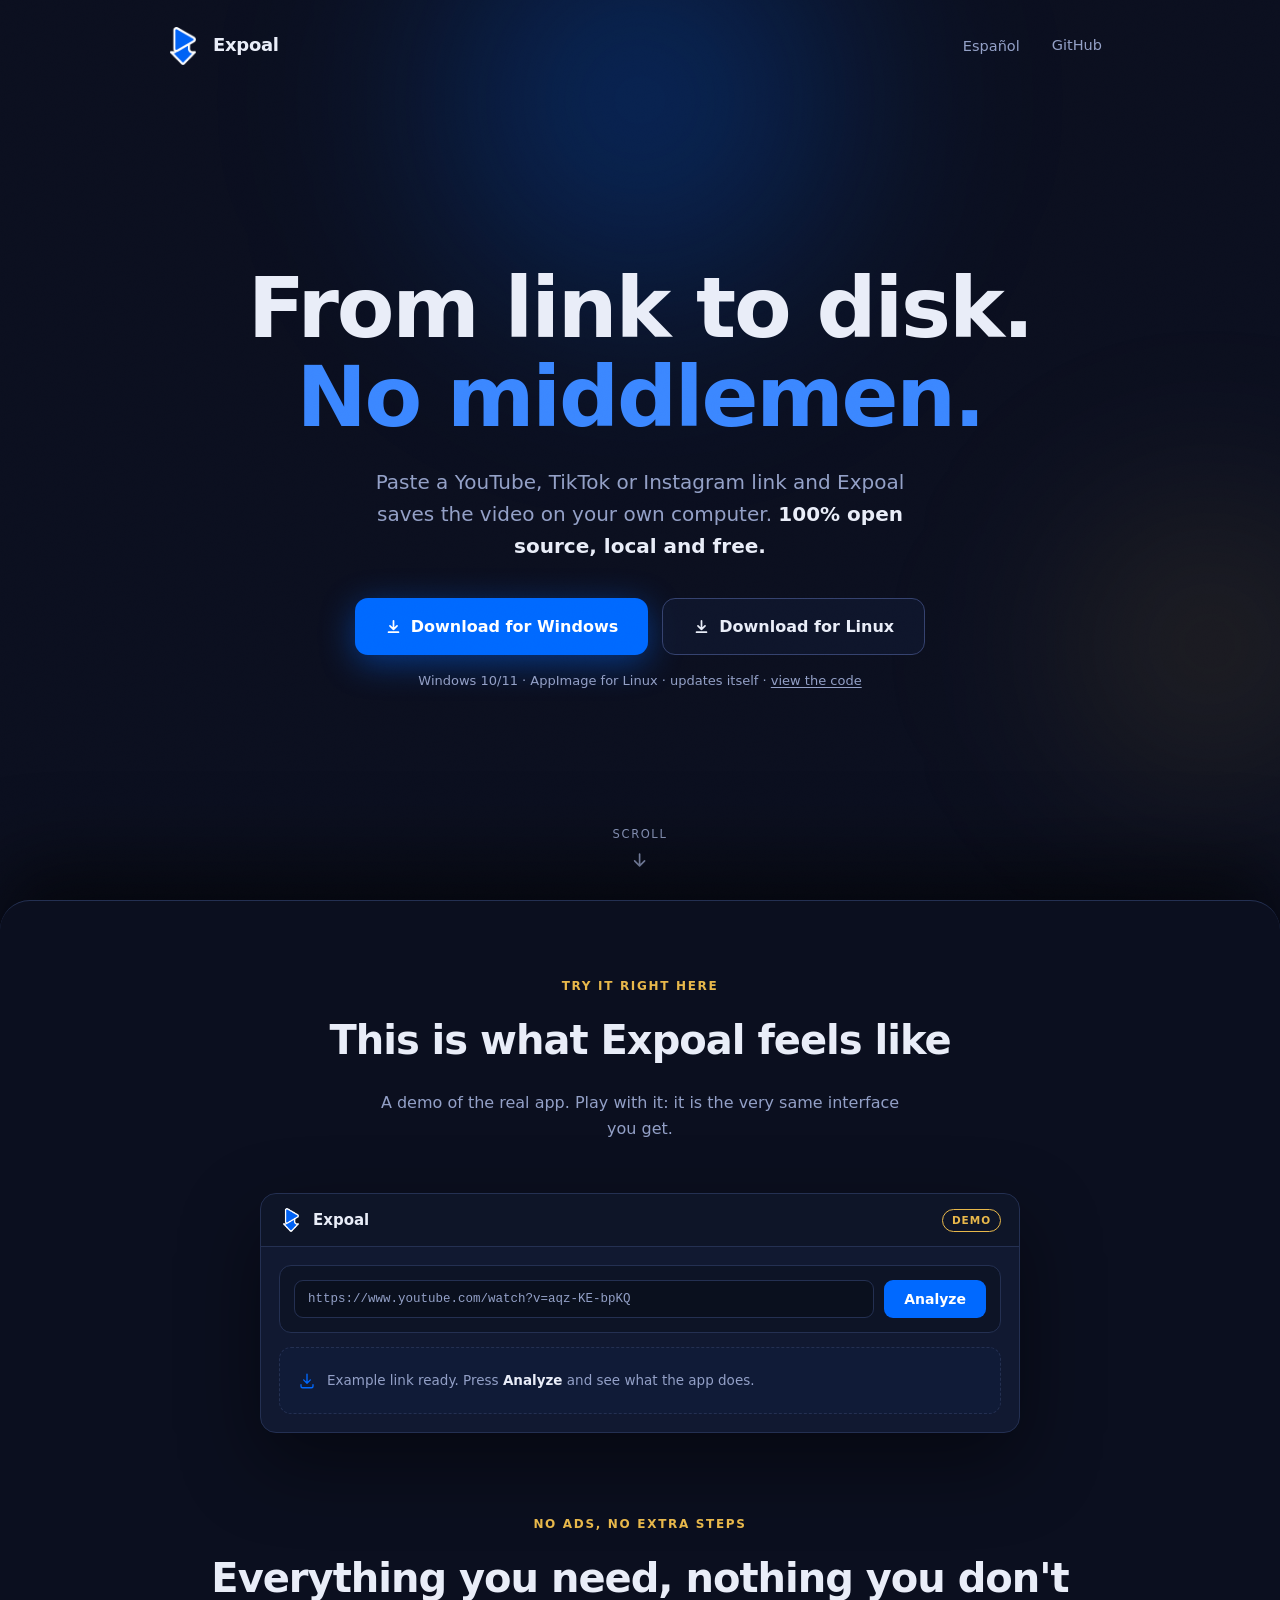
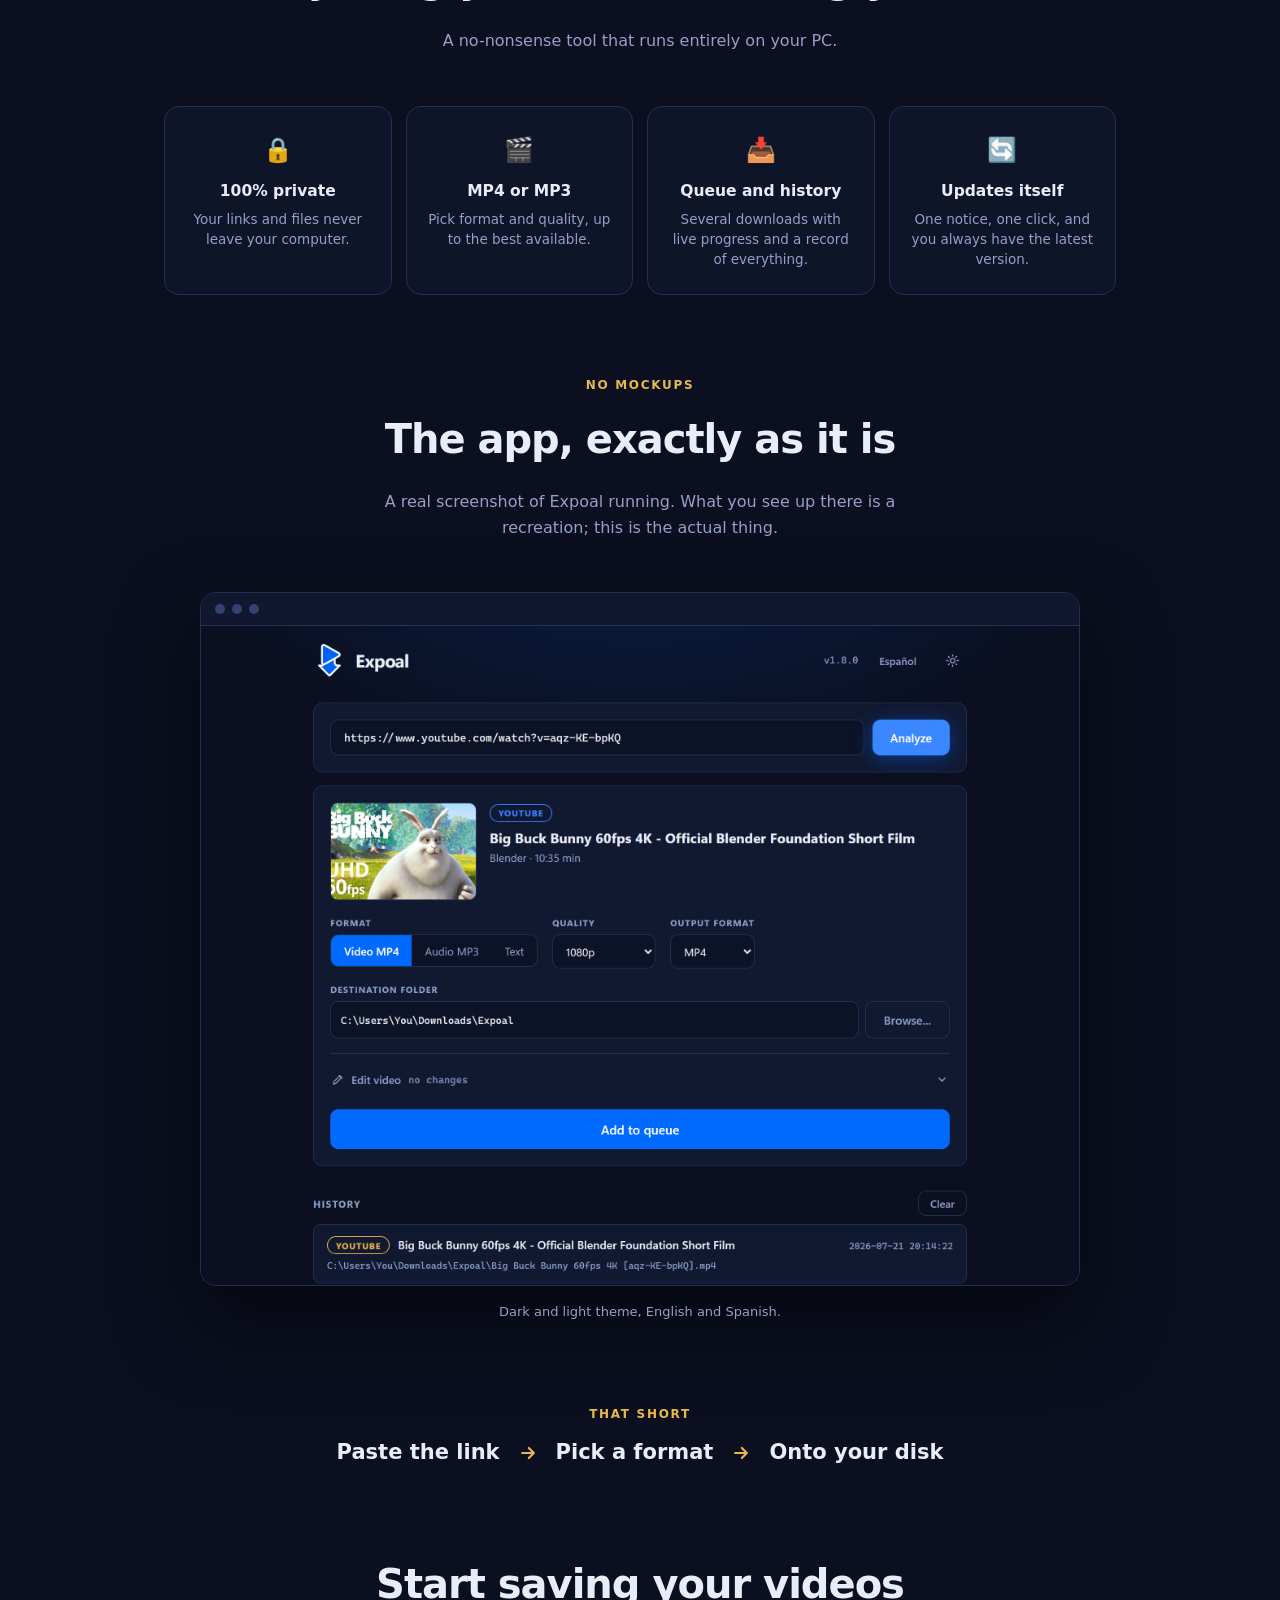
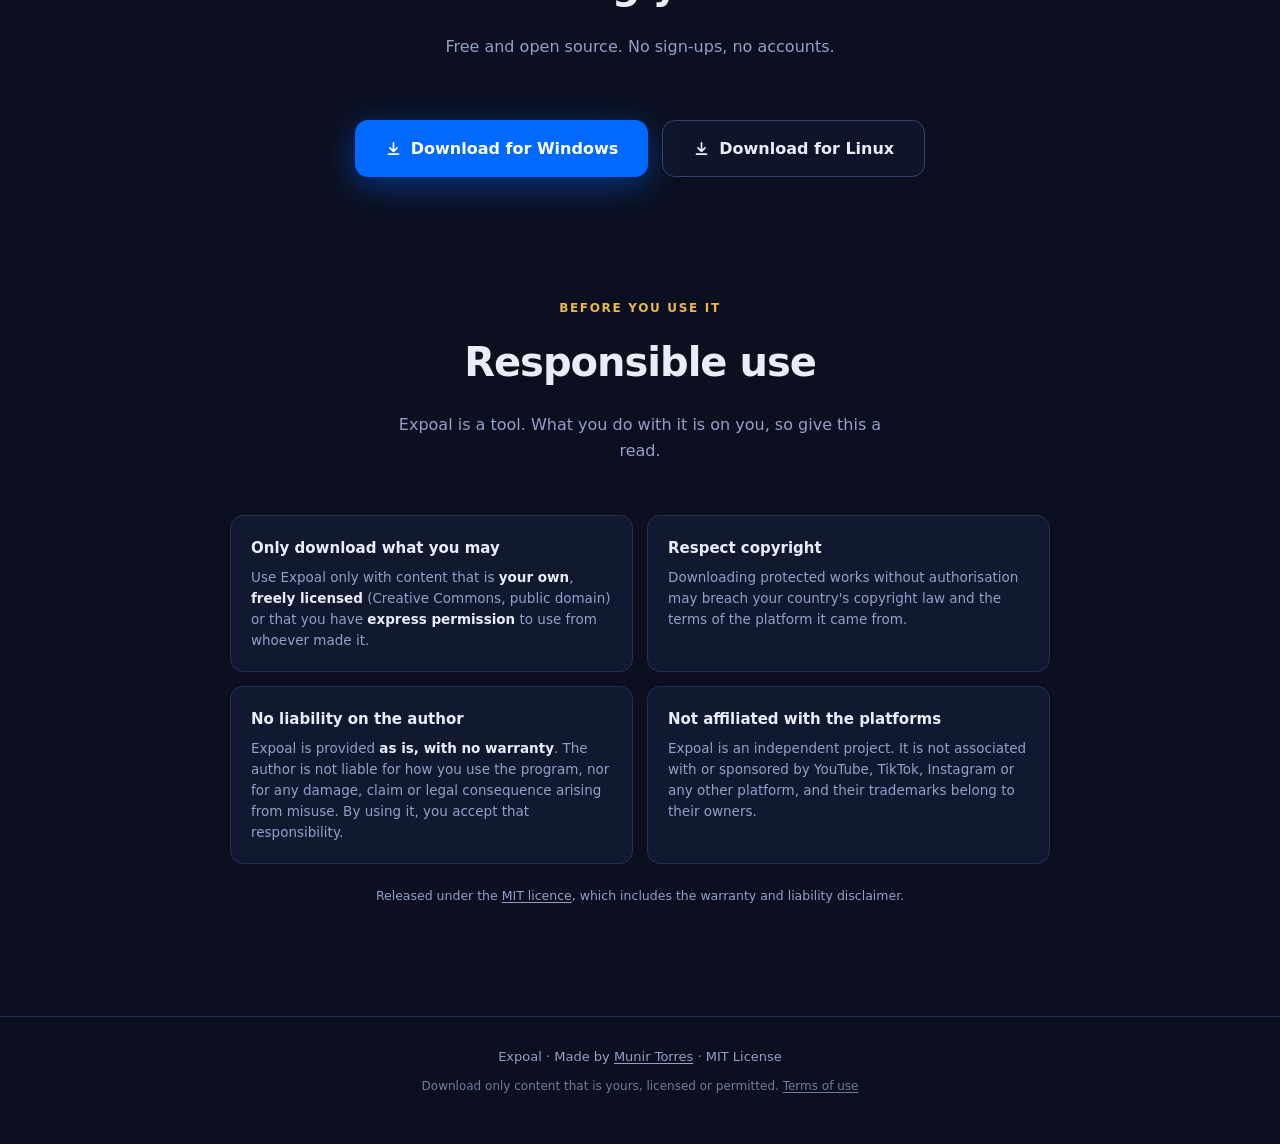
==== commit 833e0547: "Put the share card in English The Open Graph card is a single image for everyone and the crawler nev" ====
--- a/site/index.html
+++ b/site/index.html
@@ -8,17 +8,20 @@
   <title>Expoal - Del link a tu disco</title>
   <meta name="description" content="Pega un enlace de YouTube, TikTok o Instagram y guarda el vídeo en tu propio disco. 100% local, open source, sin webs de terceros.">
   <link rel="icon" type="image/png" href="assets/icon-256.png?v=2">
+  <!-- La tarjeta al compartir va SIEMPRE en inglés: el crawler no ejecuta el JS que
+       traduce la página, así que solo hay una versión, y el enlace se pega sobre todo
+       en sitios internacionales. La web sí se adapta al idioma de quien la abre. -->
   <meta property="og:type" content="website">
   <meta property="og:url" content="https://mun1to.github.io/Expoal/">
-  <meta property="og:title" content="Expoal - Del link a tu disco">
-  <meta property="og:description" content="Descargador de vídeos 100% local y open source. Pega un enlace de YouTube, TikTok o Instagram y el vídeo cae en tu disco.">
-  <meta property="og:image" content="https://mun1to.github.io/Expoal/assets/og.png">
+  <meta property="og:title" content="Expoal - From link to disk">
+  <meta property="og:description" content="A 100% local, open source video downloader. Paste a YouTube, TikTok or Instagram link and the video lands on your own disk.">
+  <meta property="og:image" content="https://mun1to.github.io/Expoal/assets/og.png?v=3">
   <meta property="og:image:width" content="1200">
   <meta property="og:image:height" content="630">
   <meta name="twitter:card" content="summary_large_image">
-  <meta name="twitter:title" content="Expoal - Del link a tu disco">
-  <meta name="twitter:description" content="Descargador de vídeos 100% local y open source. Pega un enlace y el vídeo cae en tu disco.">
-  <meta name="twitter:image" content="https://mun1to.github.io/Expoal/assets/og.png">
+  <meta name="twitter:title" content="Expoal - From link to disk">
+  <meta name="twitter:description" content="A 100% local, open source video downloader. Paste a link and the video lands on your own disk.">
+  <meta name="twitter:image" content="https://mun1to.github.io/Expoal/assets/og.png?v=3">
   <!-- Progressive enhancement + control central de movimiento:
        .js     → hay JavaScript
        .motion → las animaciones están activas. Decisión de diseño: se muestran a TODOS
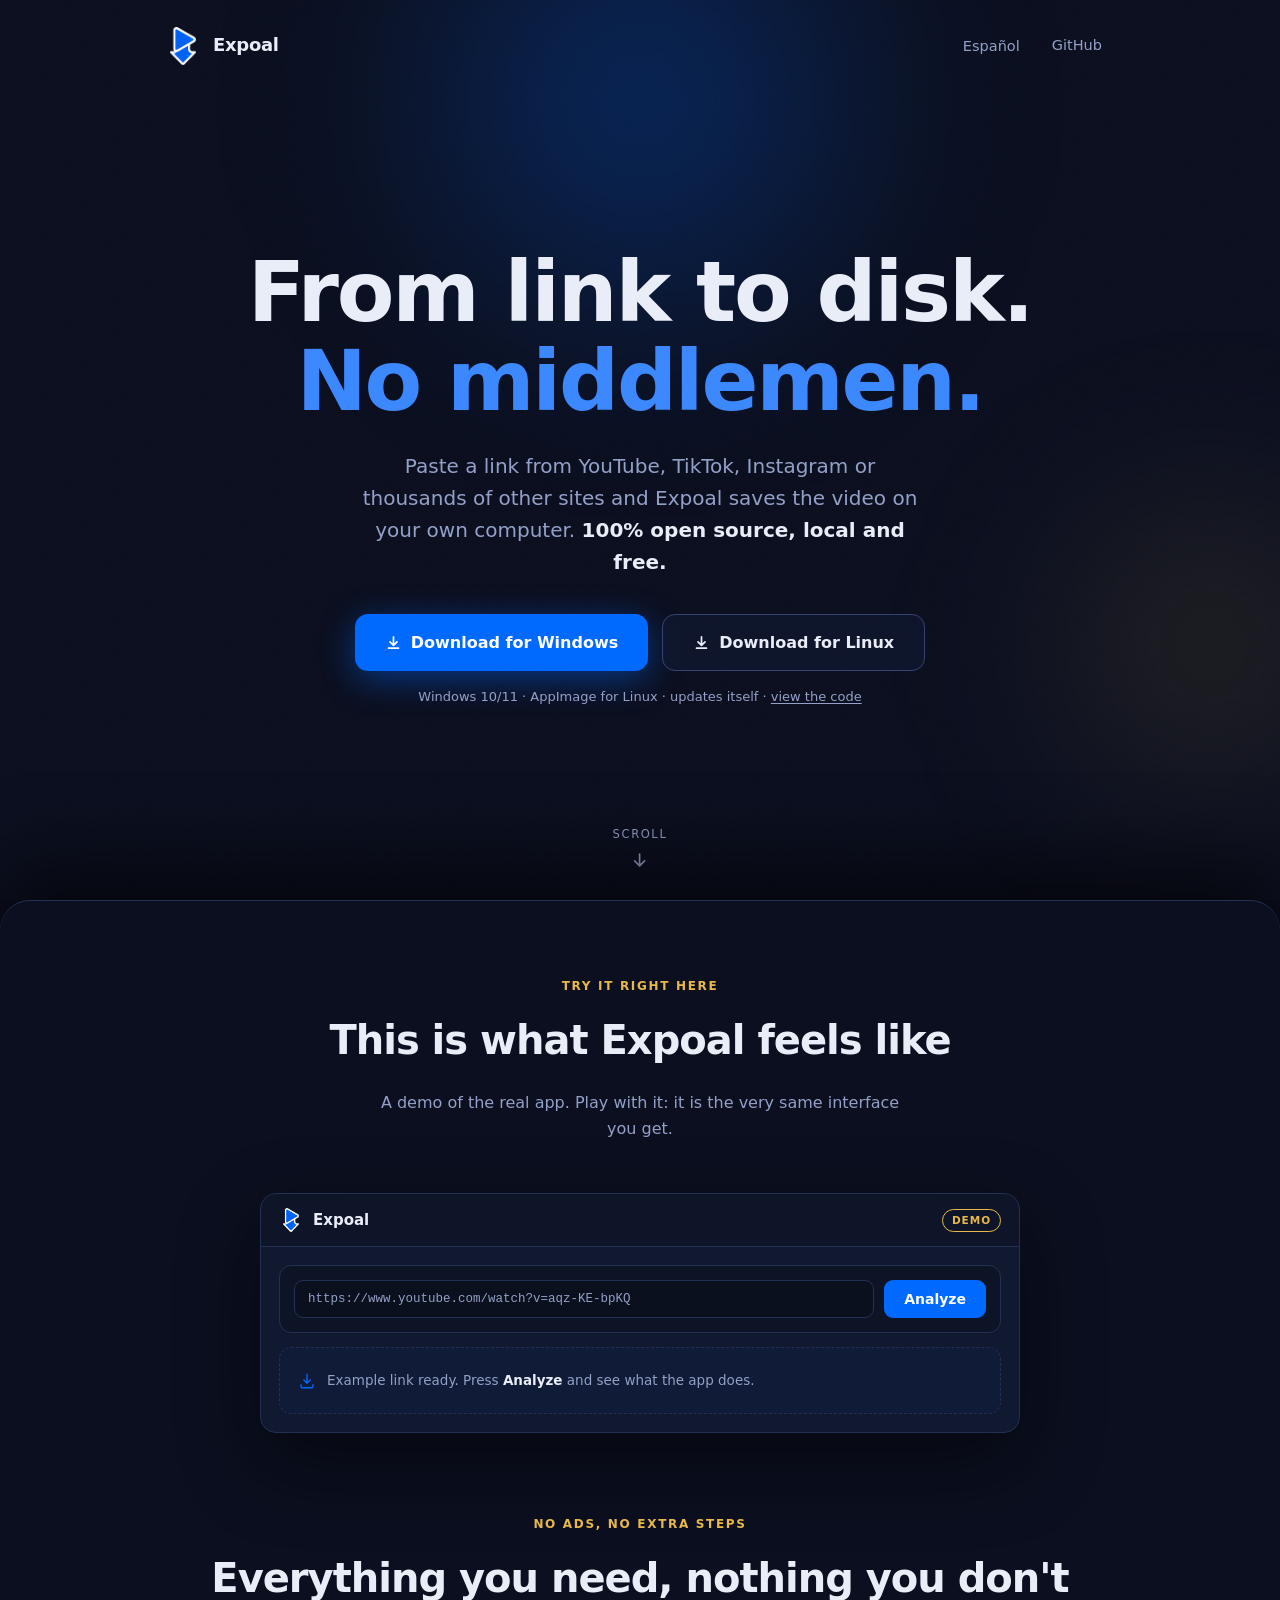
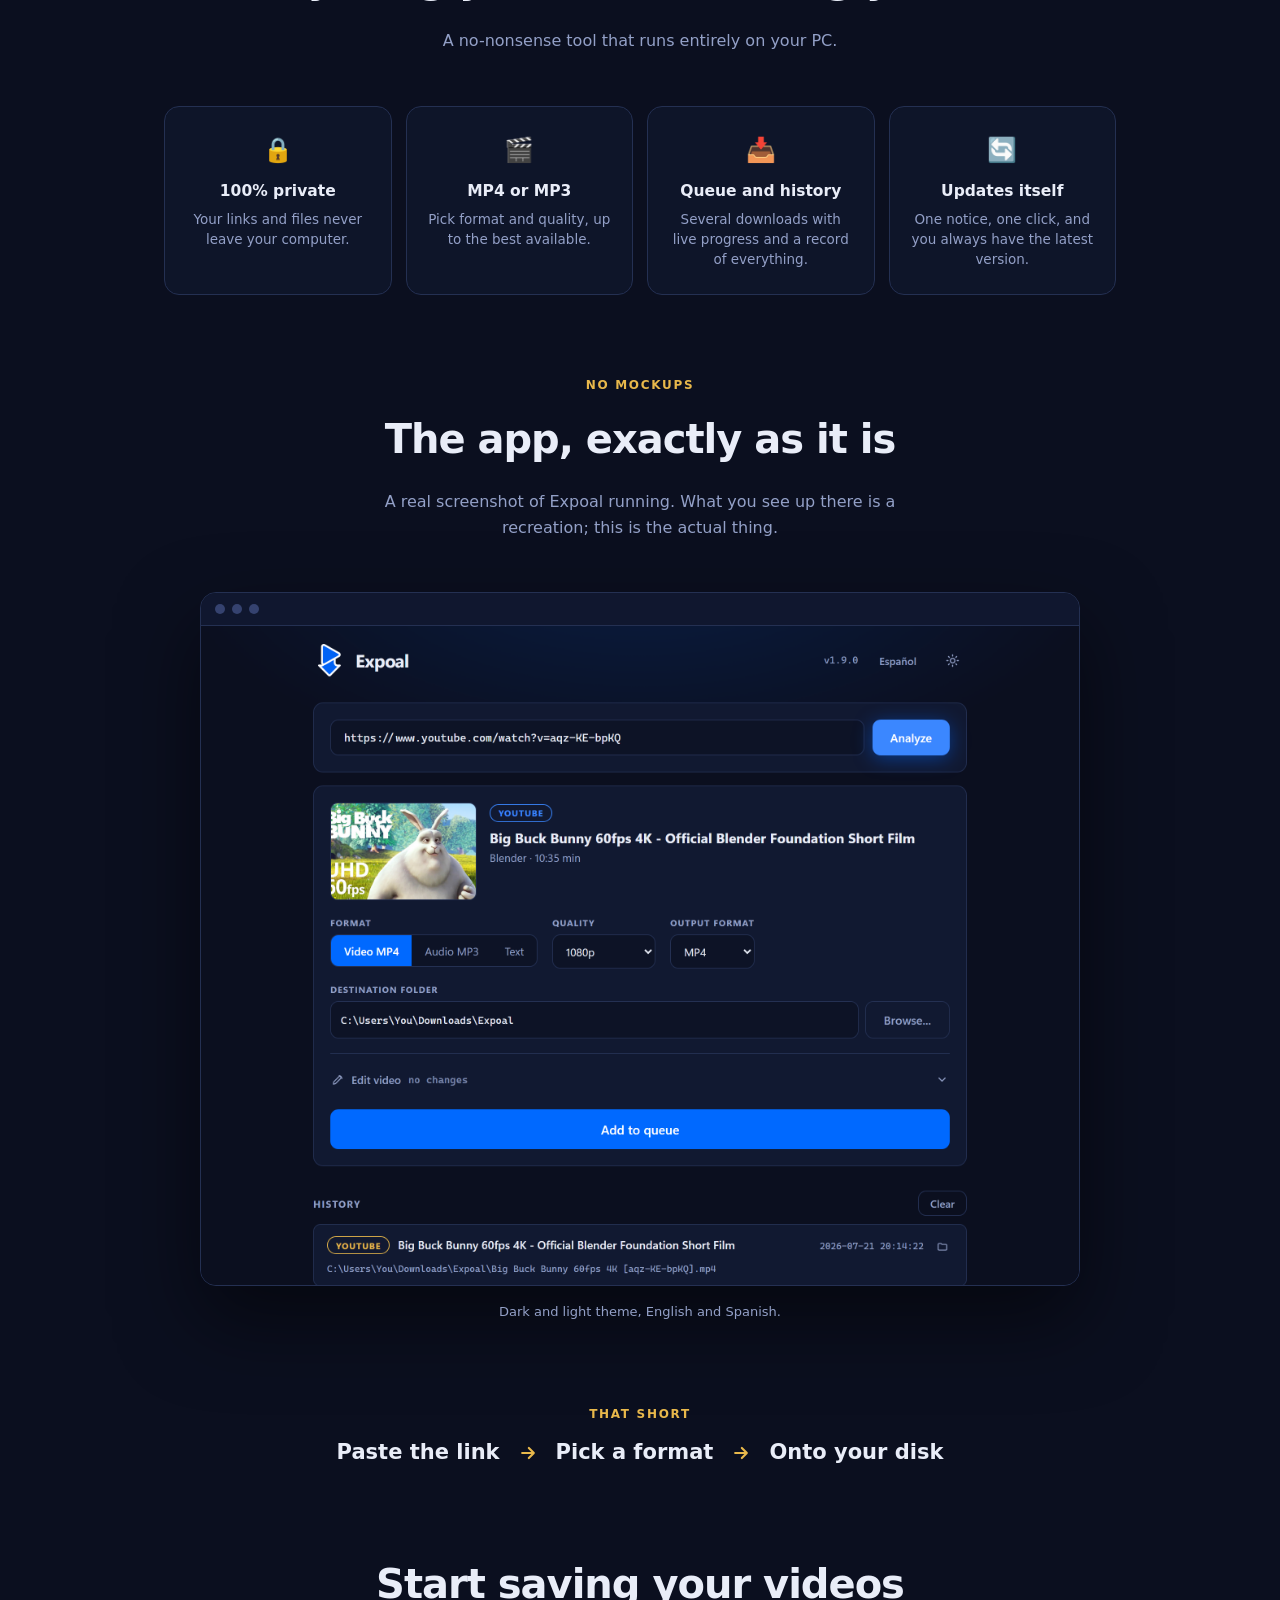
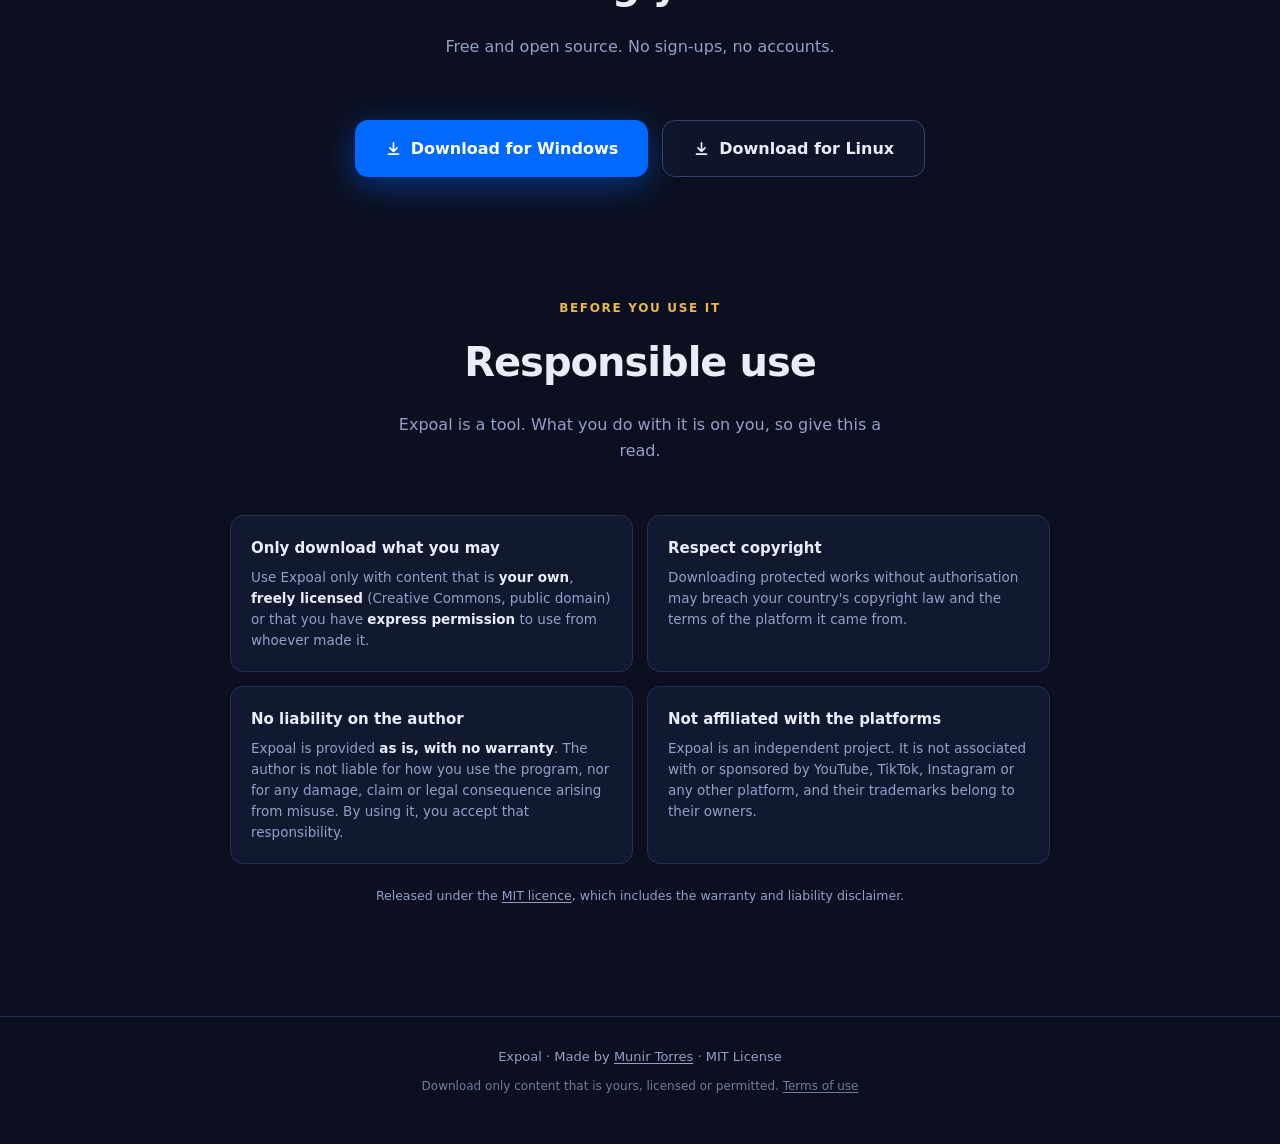
==== commit 97a3b4a6: "Say it works with thousands of sites, not just the big three Naming only YouTube, TikTok and Instagr" ====
--- a/site/index.html
+++ b/site/index.html
@@ -6,7 +6,7 @@
   <meta name="color-scheme" content="dark">
   <meta name="theme-color" content="#0B0F1F">
   <title>Expoal - Del link a tu disco</title>
-  <meta name="description" content="Pega un enlace de YouTube, TikTok o Instagram y guarda el vídeo en tu propio disco. 100% local, open source, sin webs de terceros.">
+  <meta name="description" content="Pega un enlace de YouTube, TikTok, Instagram o miles de sitios más y guarda el vídeo en tu propio disco. 100% local, open source, sin webs de terceros.">
   <link rel="icon" type="image/png" href="assets/icon-256.png?v=2">
   <!-- La tarjeta al compartir va SIEMPRE en inglés: el crawler no ejecuta el JS que
        traduce la página, así que solo hay una versión, y el enlace se pega sobre todo
@@ -14,14 +14,14 @@
   <meta property="og:type" content="website">
   <meta property="og:url" content="https://mun1to.github.io/Expoal/">
   <meta property="og:title" content="Expoal - From link to disk">
-  <meta property="og:description" content="A 100% local, open source video downloader. Paste a YouTube, TikTok or Instagram link and the video lands on your own disk.">
-  <meta property="og:image" content="https://mun1to.github.io/Expoal/assets/og.png?v=3">
+  <meta property="og:description" content="A 100% local, open source video downloader. Works with YouTube, TikTok, Instagram and thousands of other sites.">
+  <meta property="og:image" content="https://mun1to.github.io/Expoal/assets/og.png?v=4">
   <meta property="og:image:width" content="1200">
   <meta property="og:image:height" content="630">
   <meta name="twitter:card" content="summary_large_image">
   <meta name="twitter:title" content="Expoal - From link to disk">
   <meta name="twitter:description" content="A 100% local, open source video downloader. Paste a link and the video lands on your own disk.">
-  <meta name="twitter:image" content="https://mun1to.github.io/Expoal/assets/og.png?v=3">
+  <meta name="twitter:image" content="https://mun1to.github.io/Expoal/assets/og.png?v=4">
   <!-- Progressive enhancement + control central de movimiento:
        .js     → hay JavaScript
        .motion → las animaciones están activas. Decisión de diseño: se muestran a TODOS
@@ -727,9 +727,9 @@
       <span class="line"><span class="accent" style="--i:1" data-en="No middlemen.">Sin intermediarios.</span></span>
     </h1>
     <p class="sub fade-up" style="--i:1"
-       data-en="Paste a YouTube, TikTok or Instagram link and Expoal saves the video on your own computer. &lt;b&gt;100% open source, local and free.&lt;/b&gt;">
-      Pega un enlace de YouTube, TikTok o Instagram y Expoal guarda el vídeo
-      en tu propio ordenador. <b>100% open source, local y gratis.</b>
+       data-en="Paste a link from YouTube, TikTok, Instagram or thousands of other sites and Expoal saves the video on your own computer. &lt;b&gt;100% open source, local and free.&lt;/b&gt;">
+      Pega un enlace de YouTube, TikTok, Instagram o miles de sitios más y Expoal
+      guarda el vídeo en tu propio ordenador. <b>100% open source, local y gratis.</b>
     </p>
     <div class="cta fade-up" style="--i:2">
       <a class="btn primary" data-magnetic href="https://github.com/Mun1to/Expoal/releases/latest" target="_blank" rel="noopener">
@@ -1196,7 +1196,7 @@
           becomes: (a, b) => `${a} queda en ${b}`,
           cropbad: "El recorte deja el vídeo sin imagen",
           title: "Expoal - Del link a tu disco",
-          desc: "Pega un enlace de YouTube, TikTok o Instagram y guarda el vídeo en tu propio disco. 100% local, open source, sin webs de terceros.",
+          desc: "Pega un enlace de YouTube, TikTok, Instagram o miles de sitios más y guarda el vídeo en tu propio disco. 100% local, open source, sin webs de terceros.",
         },
         en: {
           nochange: "no changes", edges: "edges", noaudio: "no audio",
@@ -1204,7 +1204,7 @@
           becomes: (a, b) => `${a} becomes ${b}`,
           cropbad: "The crop leaves the video with no image",
           title: "Expoal - From link to disk",
-          desc: "Paste a YouTube, TikTok or Instagram link and save the video straight to your own disk. 100% local, open source, no third-party sites.",
+          desc: "Paste a link from YouTube, TikTok, Instagram or thousands of other sites and save the video straight to your own disk. 100% local, open source, no third-party sites.",
         },
       };
 
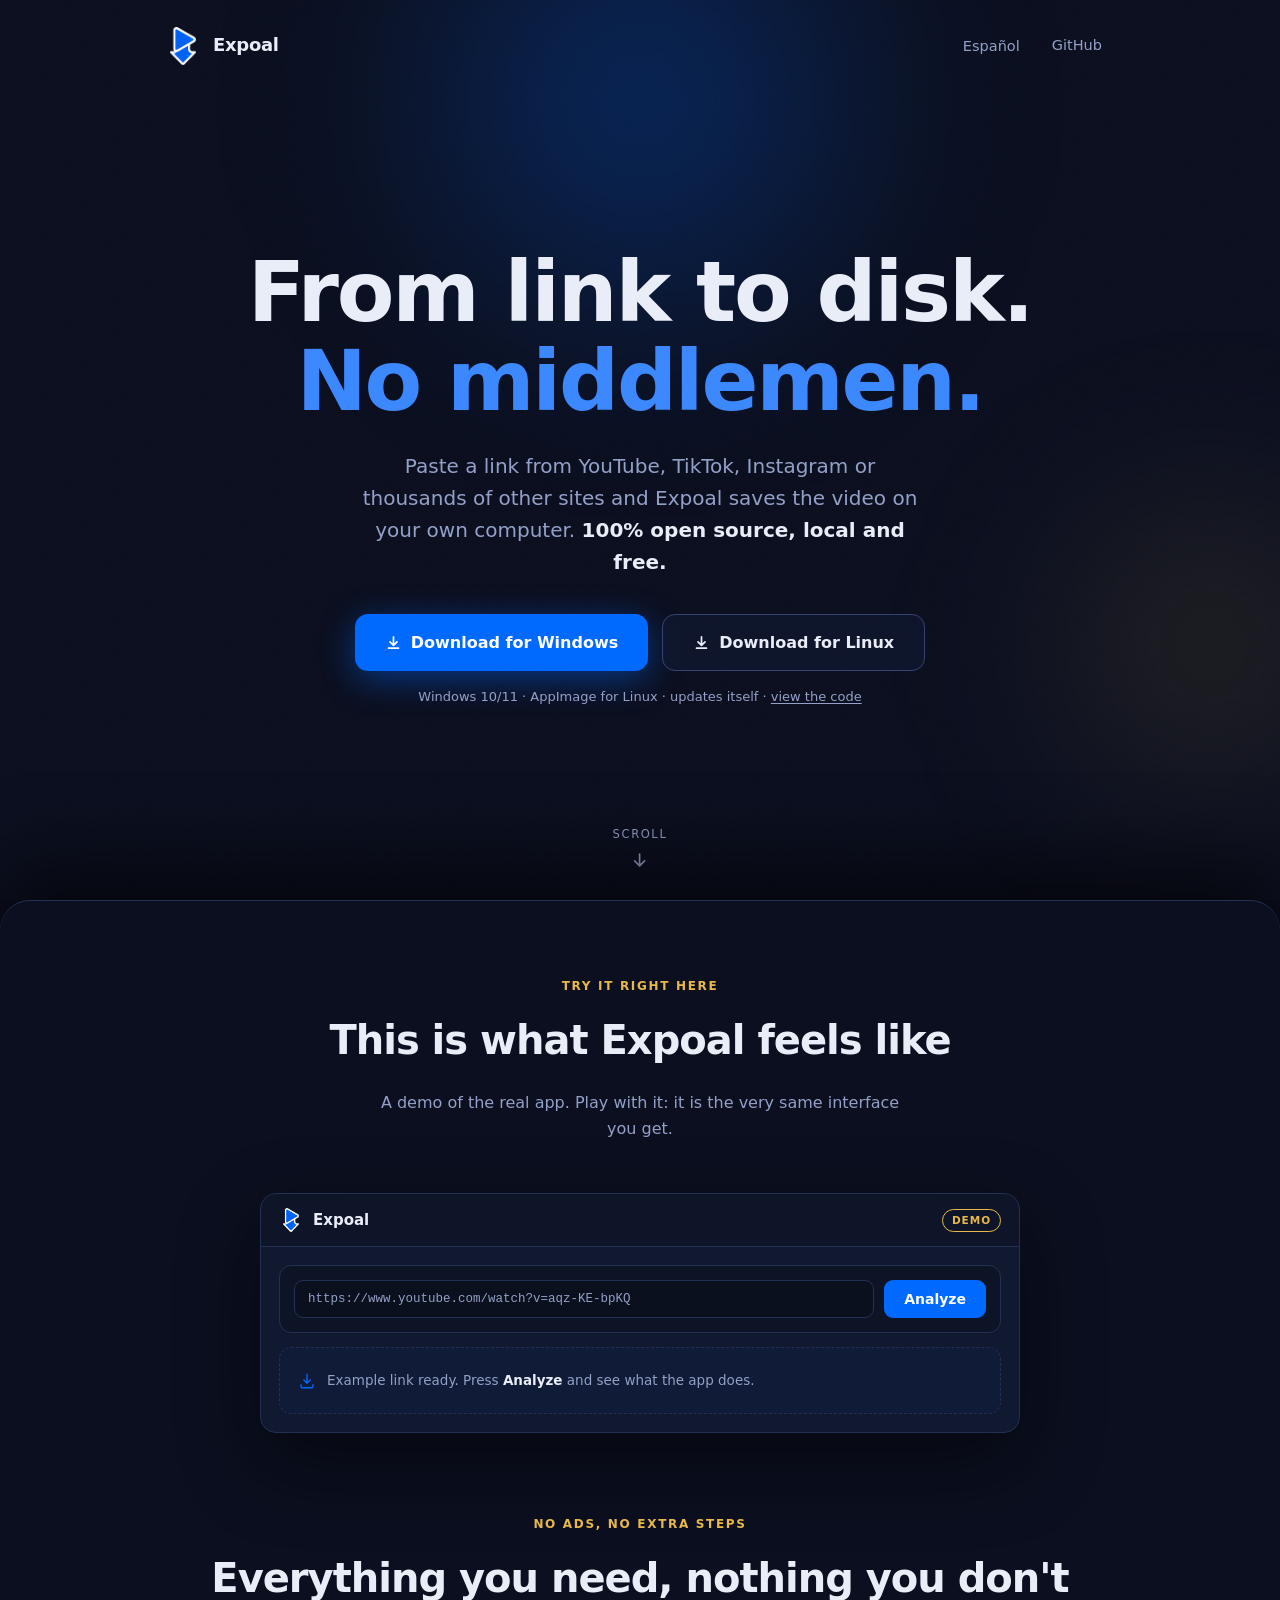
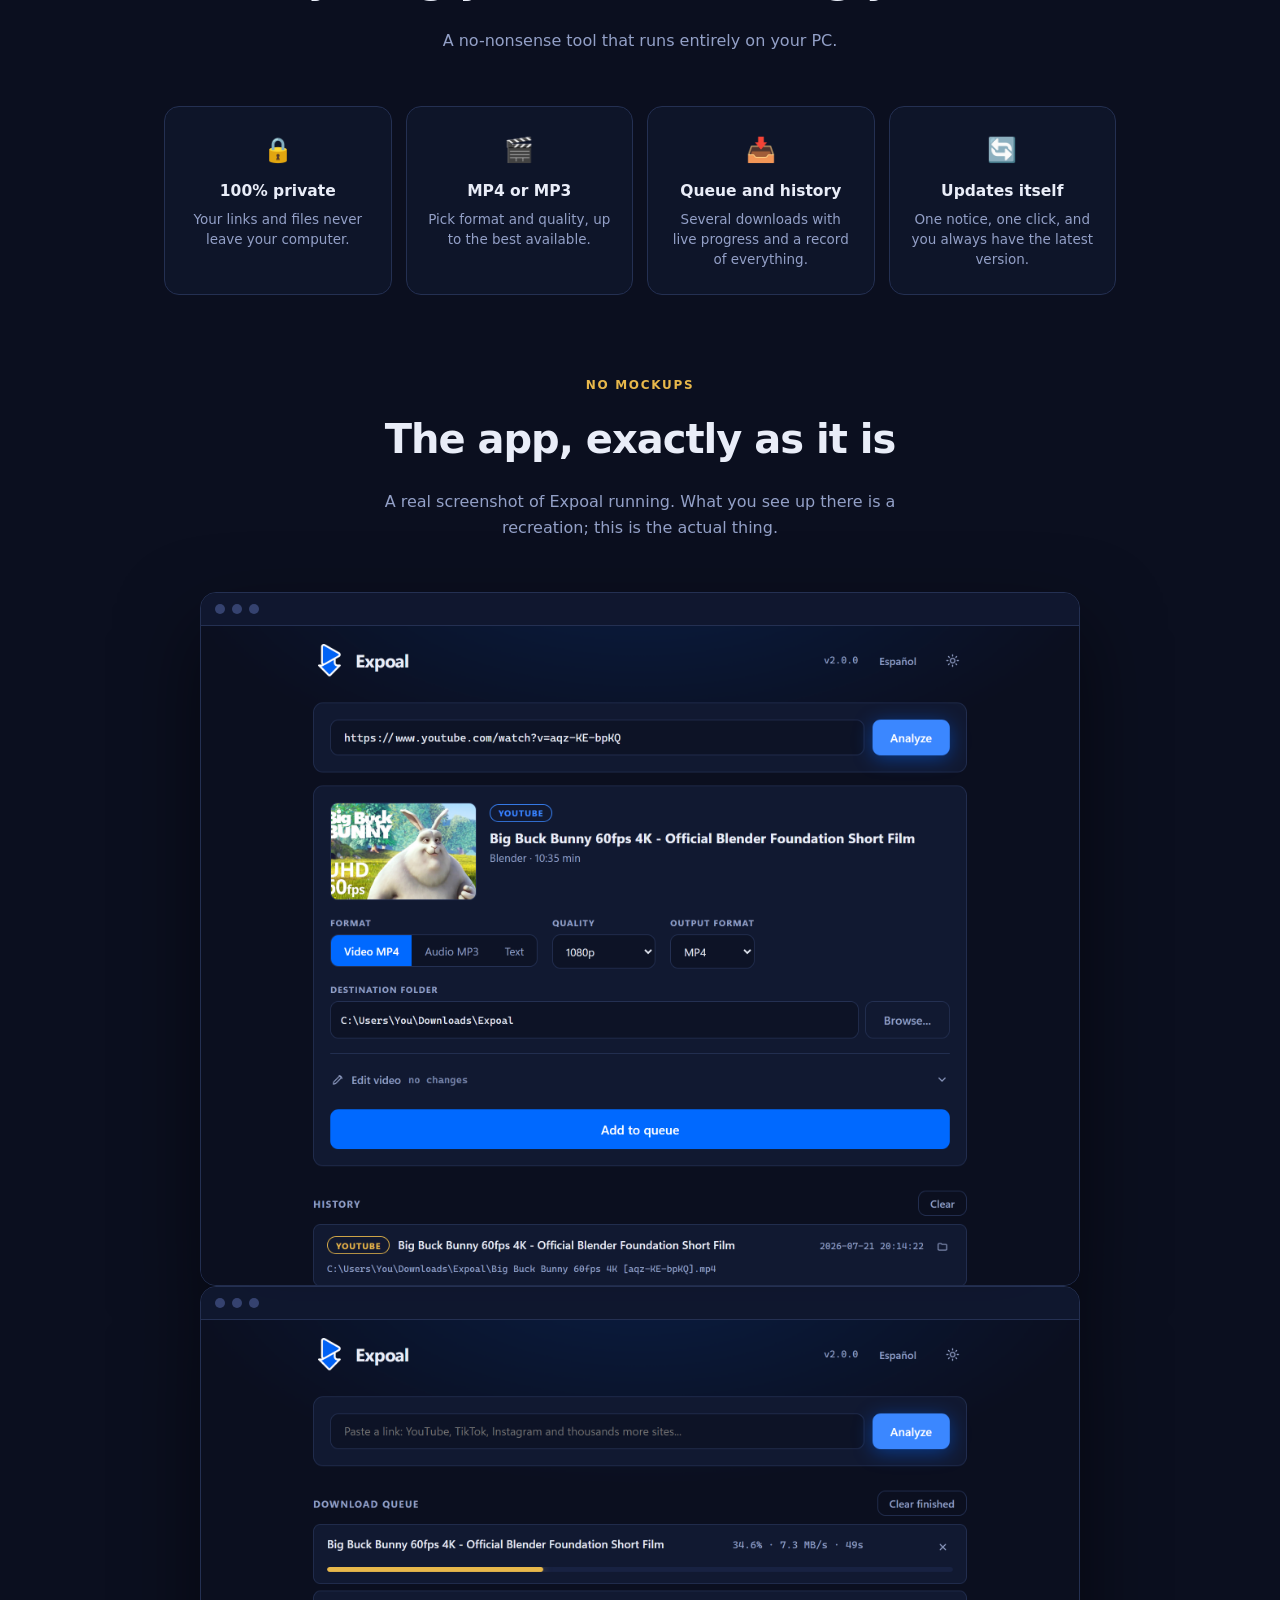
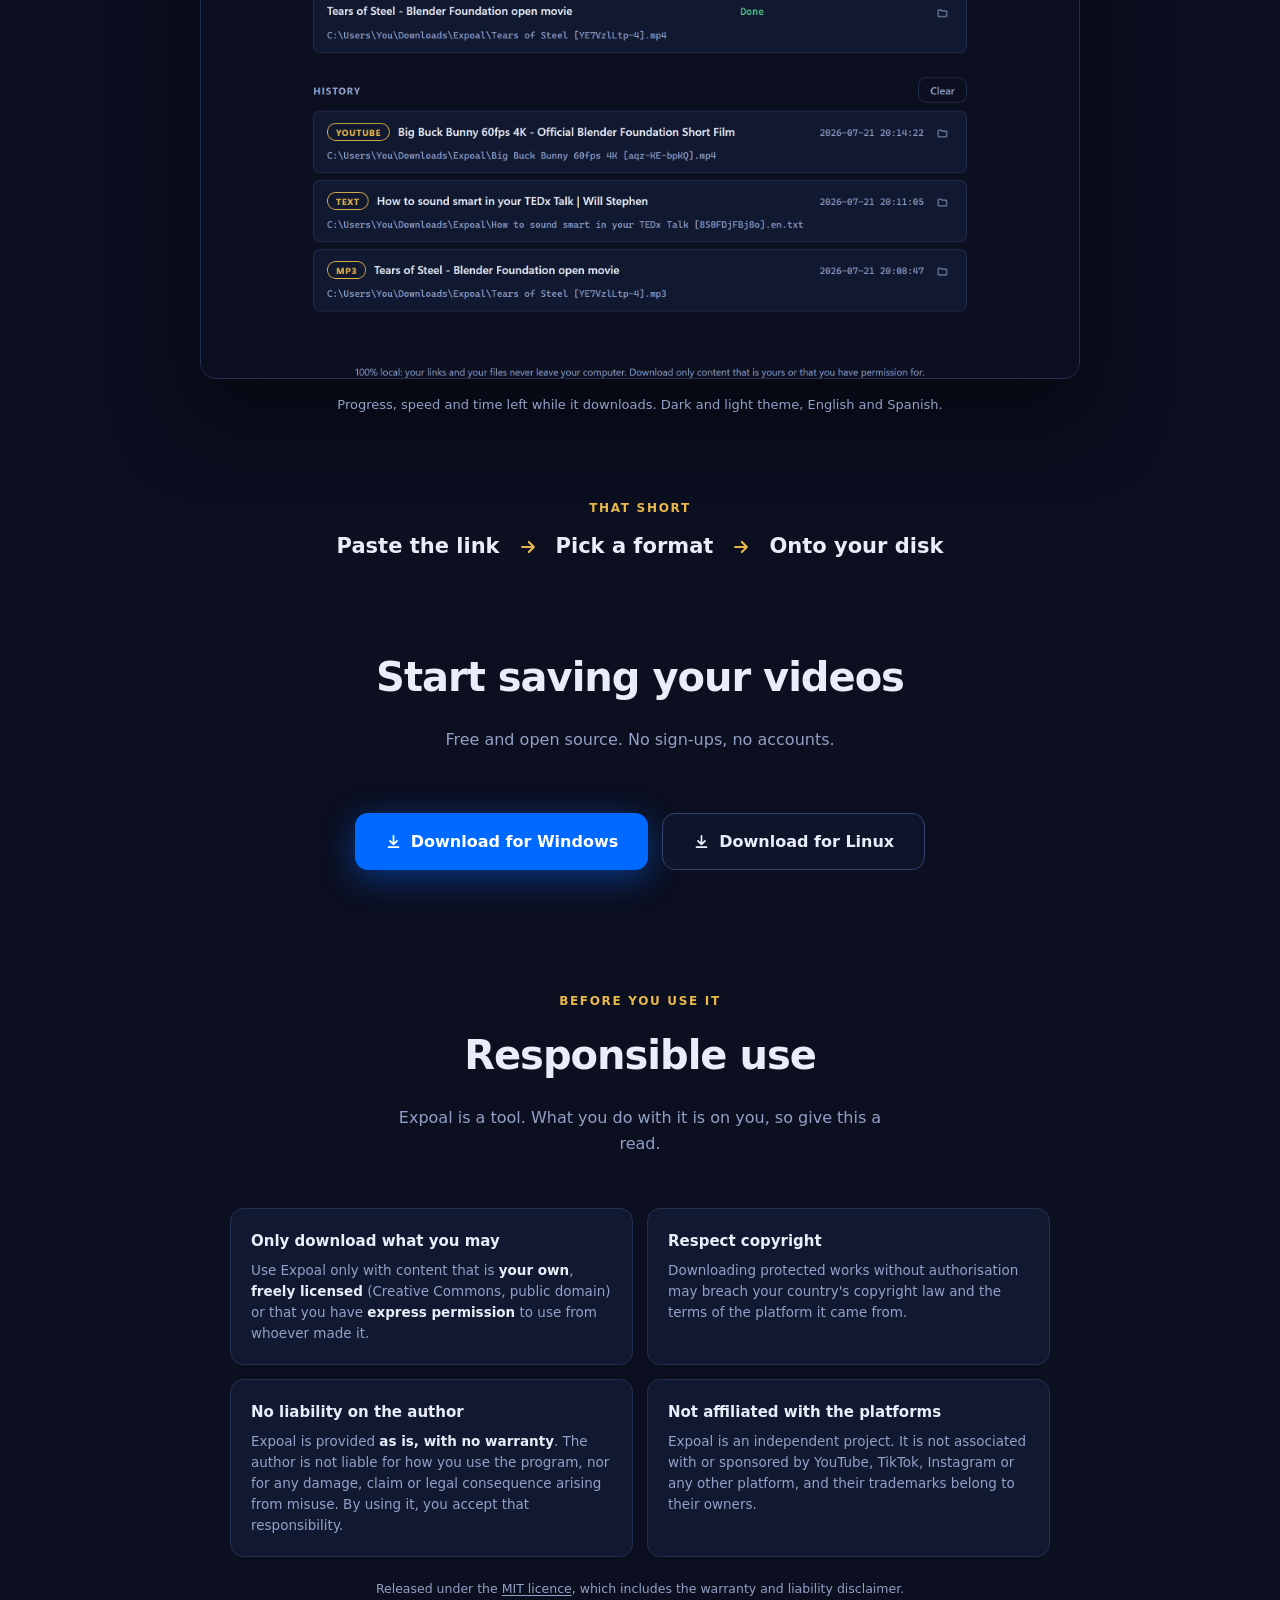
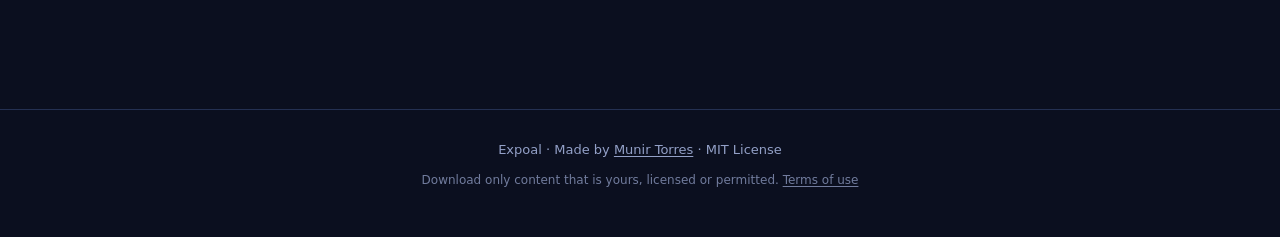
==== commit 701538d5: "Show the download queue, and drop the scrollbar The screenshots proved the app exists but never show" ====
--- a/site/index.html
+++ b/site/index.html
@@ -936,8 +936,15 @@
            width="2160" height="1620" loading="lazy" decoding="async"
            alt="Expoal con un enlace pegado, el vídeo listo para descargar y el historial debajo">
     </div>
-    <p class="shot-foot" data-reveal style="--i:4"
-       data-en="Dark and light theme, English and Spanish.">Tema oscuro y claro, en español e inglés.</p>
+    <div class="shot" data-reveal style="--i:4">
+      <div class="shot-bar" aria-hidden="true"><i></i><i></i><i></i></div>
+      <img src="assets/screenshot-queue-dark-es.png" data-en-src="assets/screenshot-queue-dark-en.png"
+           width="2160" height="1620" loading="lazy" decoding="async"
+           alt="La cola de Expoal: un vídeo descargando con su progreso y velocidad, otro terminado y el historial debajo">
+    </div>
+    <p class="shot-foot" data-reveal style="--i:5"
+       data-en="Progress, speed and time left while it downloads. Dark and light theme, English and Spanish.">
+      Progreso, velocidad y tiempo restante mientras descarga. Tema oscuro y claro, en español e inglés.</p>
   </section>
 
   <section data-rise>
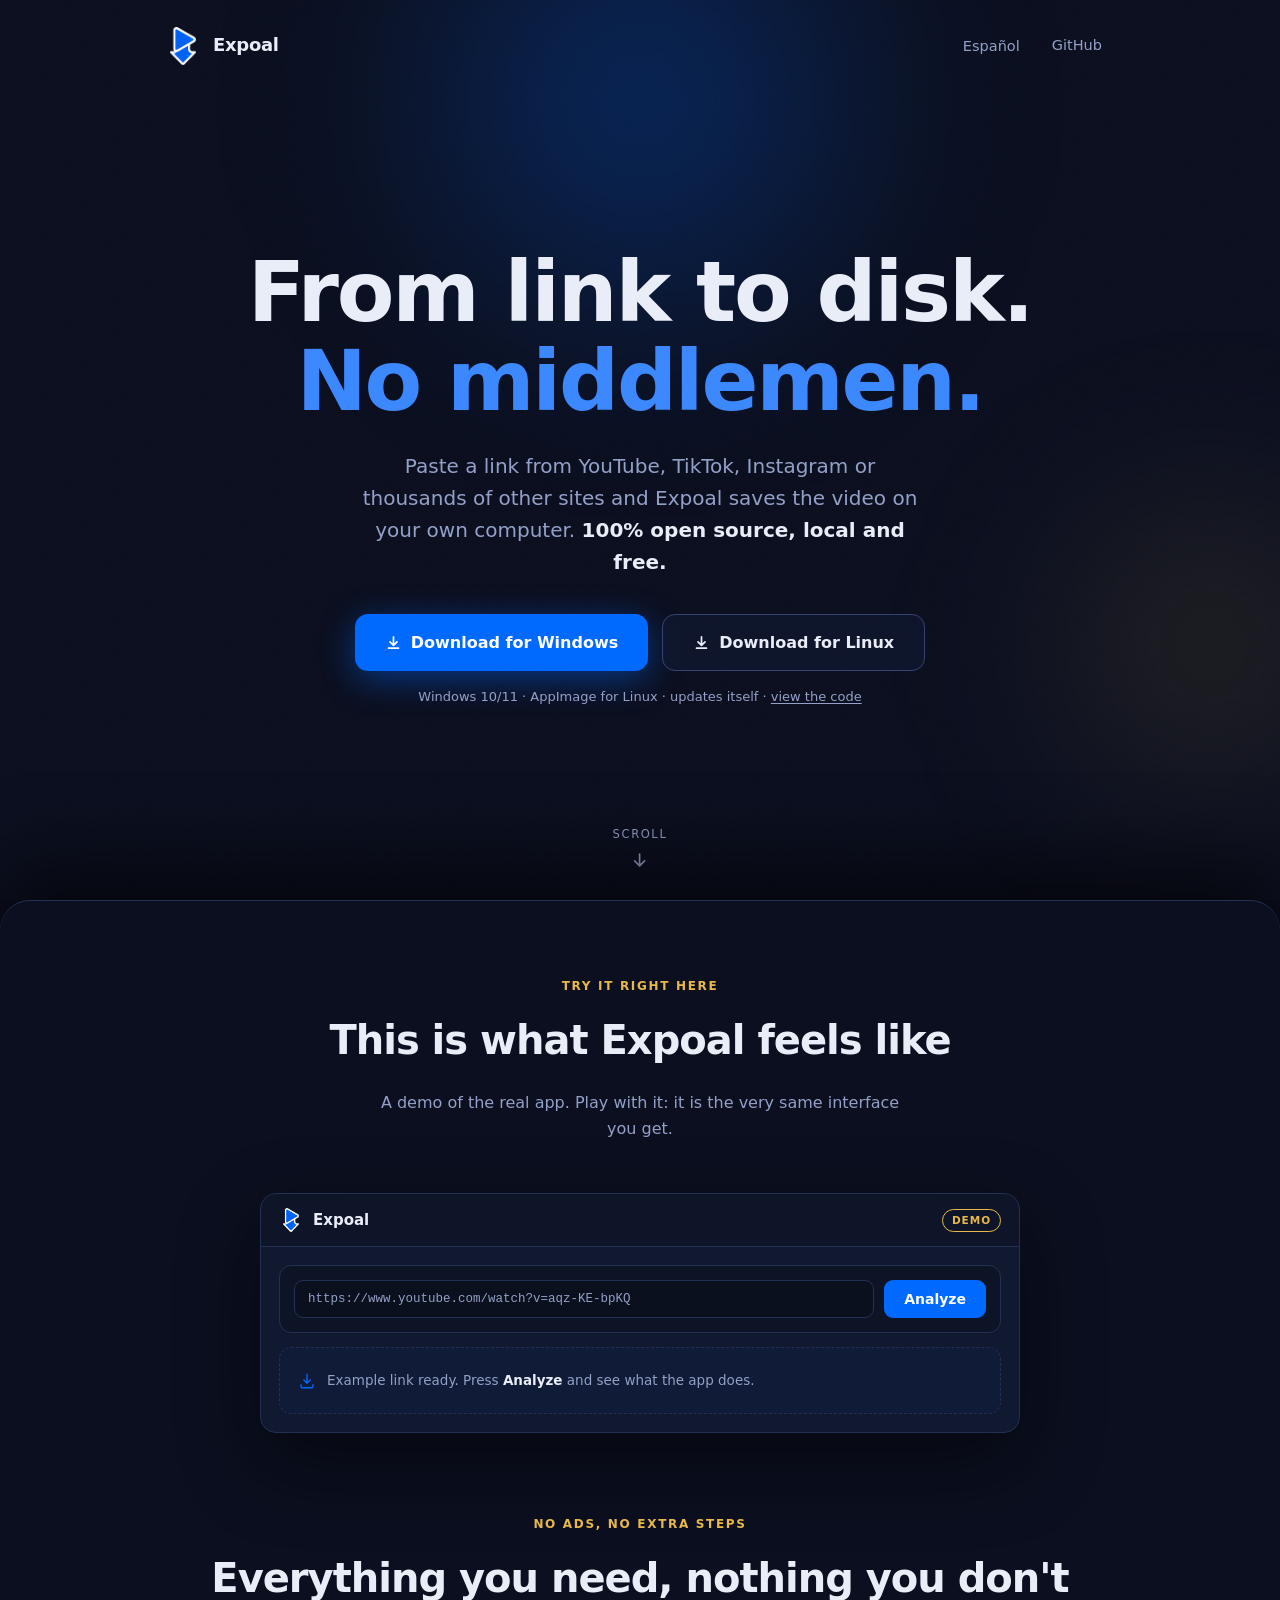
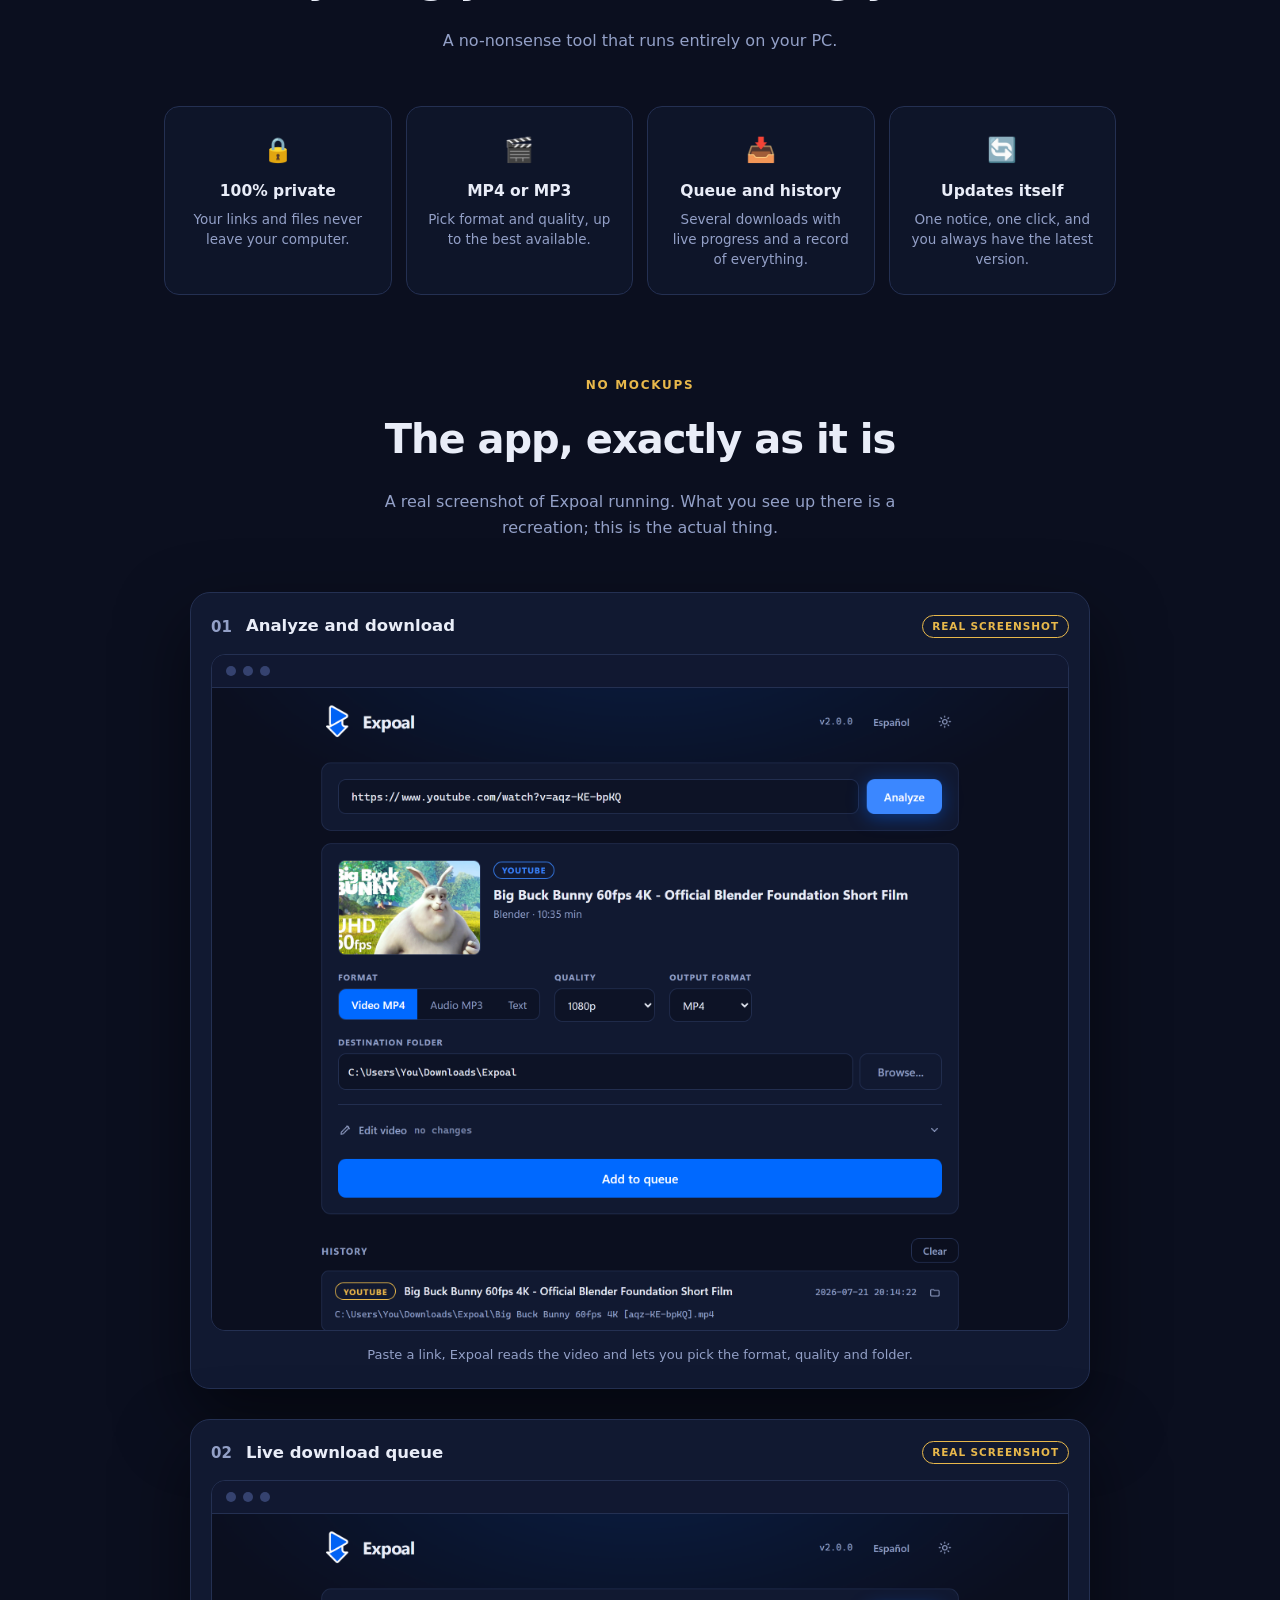
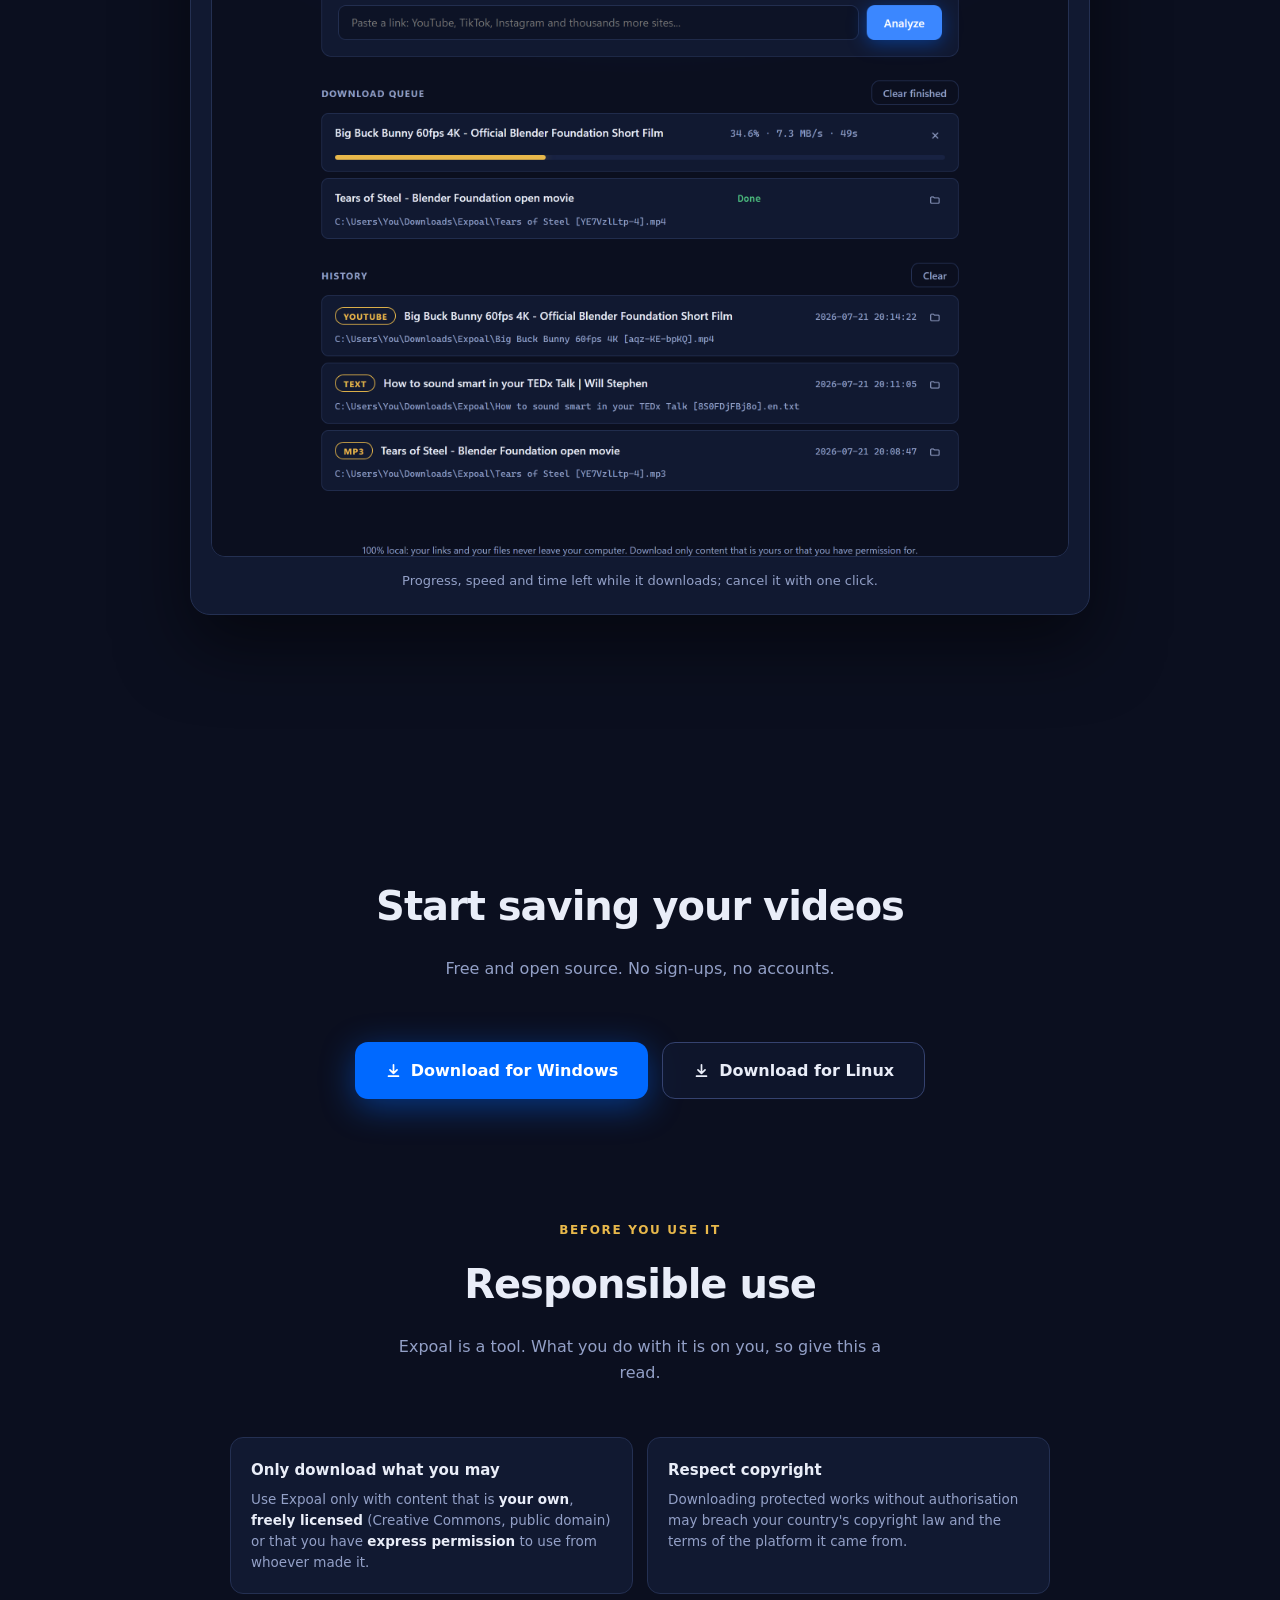
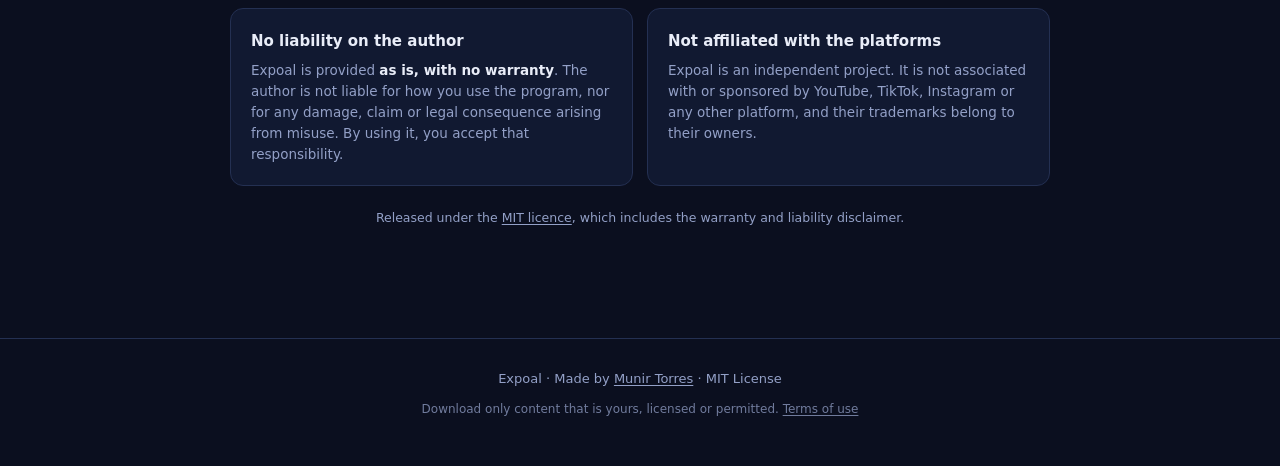
==== commit 6393953c: "Turn the screenshots into a numbered, sticky-stacking gallery The two shots used to just sit stacked" ====
--- a/site/index.html
+++ b/site/index.html
@@ -345,12 +345,9 @@
     /* La captura de la app de verdad. Va enmarcada como una ventana para que se
        lea como producto real y no se confunda con la demo recreada de arriba. */
     .shot {
-      max-width: 880px;
-      margin: 0 auto;
       border: 1px solid var(--border);
-      border-radius: 16px;
+      border-radius: 14px;
       overflow: hidden;
-      box-shadow: 0 34px 80px rgba(0, 0, 0, 0.5);
     }
     .shot-bar {
       display: flex;
@@ -367,7 +364,94 @@
       background: var(--border-strong);
     }
     .shot img { display: block; width: 100%; height: auto; }
-    .shot-foot { text-align: center; color: var(--muted); font-size: 13px; margin-top: 16px; }
+
+    /* ==========================================================================
+       PILA DE CAPTURAS — misma receta que .hero-wrap/.sheet (sticky + tarjeta
+       sólida que sube y tapa la anterior), aplicada a escala de tarjeta. Cada
+       .shot-card se pega un poco más abajo que la de antes (--stack creciente),
+       así al scrollear la cabecera de la anterior se queda asomando arriba.
+       ========================================================================== */
+    .shots { position: relative; }
+    .shot-card {
+      max-width: 900px;
+      margin: 0 auto 30px;
+      padding: 20px 20px 22px;
+      background: var(--surface);
+      border: 1px solid var(--border);
+      border-radius: 20px;
+      box-shadow: 0 30px 70px rgba(0, 0, 0, 0.5);
+      position: sticky;
+      top: calc(24px + (var(--stack) - 1) * 34px);
+      z-index: var(--stack);
+    }
+    .shot-head {
+      display: flex;
+      align-items: center;
+      gap: 14px;
+      margin-bottom: 14px;
+    }
+    .shot-num {
+      font-size: 15px;
+      font-weight: 700;
+      color: var(--muted);
+      font-variant-numeric: tabular-nums;
+    }
+    .shot-head h3 { flex: 1; font-size: 16.5px; font-weight: 650; }
+    .shot-cap { text-align: center; color: var(--muted); font-size: 13px; margin-top: 14px; }
+
+    /* Zoom al clic: el cursor y un aro sutil al enfocar avisan de que se puede
+       ampliar (el teclado también funciona, es tabindex+role=button). */
+    .shot.zoomable { cursor: zoom-in; transition: outline-color 0.15s; outline: 2px solid transparent; outline-offset: 3px; }
+    .shot.zoomable:hover, .shot.zoomable:focus-visible { outline-color: var(--primary-strong); }
+
+    /* En pantallas estrechas el sticky-stack no aporta (poco recorrido de scroll
+       para apreciarlo) y complica el layout: las tarjetas vuelven a apilarse en
+       flujo normal, una debajo de otra, sin pegarse ni superponerse. */
+    @media (max-width: 720px) {
+      .shot-card { position: static; }
+    }
+
+    /* Zoom de capturas: <dialog> nativo a pantalla completa, imagen centrada. */
+    #lightbox {
+      border: none;
+      padding: 0;
+      max-width: 100vw;
+      max-height: 100vh;
+      width: 100vw;
+      height: 100vh;
+      background: rgba(5, 7, 16, 0.92);
+      align-items: center;
+      justify-content: center;
+    }
+    /* display solo cuando está abierto: si no, pisaría la regla nativa del
+       navegador que oculta el <dialog> cerrado y seguiría bloqueando clics. */
+    #lightbox[open] { display: flex; animation: lightbox-in 0.2s var(--ease); }
+    #lightbox::backdrop { background: transparent; }
+    @keyframes lightbox-in { from { opacity: 0; } to { opacity: 1; } }
+    #lightbox img {
+      max-width: 92vw;
+      max-height: 92vh;
+      width: auto;
+      border-radius: 10px;
+      box-shadow: 0 30px 90px rgba(0, 0, 0, 0.6);
+    }
+    #lightbox-close {
+      position: fixed;
+      top: 22px;
+      right: 22px;
+      width: 40px;
+      height: 40px;
+      display: flex;
+      align-items: center;
+      justify-content: center;
+      background: rgba(17, 25, 49, 0.85);
+      border: 1px solid var(--border-strong);
+      border-radius: 50%;
+      color: var(--text);
+      cursor: pointer;
+      transition: background-color 0.15s;
+    }
+    #lightbox-close:hover { background: rgba(233, 237, 248, 0.14); }
 
     .steps {
       display: flex;
@@ -930,22 +1014,57 @@
     <p class="section-sub" data-reveal style="--i:2"
        data-en="A real screenshot of Expoal running. What you see up there is a recreation; this is the actual thing.">
       Una captura de verdad de Expoal funcionando. Lo de ahí arriba es una recreación; esto es lo real.</p>
-    <div class="shot" data-reveal style="--i:3">
-      <div class="shot-bar" aria-hidden="true"><i></i><i></i><i></i></div>
-      <img src="assets/screenshot-dark-es.png" data-en-src="assets/screenshot-dark-en.png"
-           width="2160" height="1620" loading="lazy" decoding="async"
-           alt="Expoal con un enlace pegado, el vídeo listo para descargar y el historial debajo">
+
+    <!-- Pila de capturas: misma receta que .hero-wrap/.sheet (sticky + tarjeta
+         sólida que sube y tapa), a escala de tarjeta en vez de a escala de página.
+         Añadir una nueva captura es copiar un .shot-card y subir --stack en 1. -->
+    <div class="shots">
+      <div class="shot-card" style="--stack:1">
+        <div class="shot-head" data-reveal style="--i:3">
+          <span class="shot-num">01</span>
+          <h3 data-en="Analyze and download">Analiza y descarga</h3>
+          <span class="demo-badge" data-en="Real screenshot">Captura real</span>
+        </div>
+        <div class="shot zoomable" data-reveal style="--i:3" tabindex="0" role="button"
+             aria-label="Ampliar la captura" data-en-aria="Enlarge the screenshot">
+          <div class="shot-bar" aria-hidden="true"><i></i><i></i><i></i></div>
+          <img src="assets/screenshot-dark-es.png" data-en-src="assets/screenshot-dark-en.png"
+               width="2160" height="1620" loading="lazy" decoding="async"
+               alt="Expoal con un enlace pegado, el vídeo listo para descargar y el historial debajo">
+        </div>
+        <p class="shot-cap" data-reveal style="--i:4"
+           data-en="Paste a link, Expoal reads the video and lets you pick the format, quality and folder.">
+          Pega un enlace, Expoal lee el vídeo y te deja elegir formato, calidad y carpeta.</p>
+      </div>
+
+      <div class="shot-card" style="--stack:2">
+        <div class="shot-head" data-reveal style="--i:4">
+          <span class="shot-num">02</span>
+          <h3 data-en="Live download queue">Cola de descargas en vivo</h3>
+          <span class="demo-badge" data-en="Real screenshot">Captura real</span>
+        </div>
+        <div class="shot zoomable" data-reveal style="--i:4" tabindex="0" role="button"
+             aria-label="Ampliar la captura" data-en-aria="Enlarge the screenshot">
+          <div class="shot-bar" aria-hidden="true"><i></i><i></i><i></i></div>
+          <img src="assets/screenshot-queue-dark-es.png" data-en-src="assets/screenshot-queue-dark-en.png"
+               width="2160" height="1620" loading="lazy" decoding="async"
+               alt="La cola de Expoal: un vídeo descargando con su progreso y velocidad, otro terminado y el historial debajo">
+        </div>
+        <p class="shot-cap" data-reveal style="--i:5"
+           data-en="Progress, speed and time left while it downloads; cancel it with one click.">
+          Progreso, velocidad y tiempo restante mientras descarga; cancélala con un clic.</p>
+      </div>
     </div>
-    <div class="shot" data-reveal style="--i:4">
-      <div class="shot-bar" aria-hidden="true"><i></i><i></i><i></i></div>
-      <img src="assets/screenshot-queue-dark-es.png" data-en-src="assets/screenshot-queue-dark-en.png"
-           width="2160" height="1620" loading="lazy" decoding="async"
-           alt="La cola de Expoal: un vídeo descargando con su progreso y velocidad, otro terminado y el historial debajo">
-    </div>
-    <p class="shot-foot" data-reveal style="--i:5"
-       data-en="Progress, speed and time left while it downloads. Dark and light theme, English and Spanish.">
-      Progreso, velocidad y tiempo restante mientras descarga. Tema oscuro y claro, en español e inglés.</p>
   </section>
+
+  <!-- Zoom de capturas: <dialog> nativo, Escape y clic fuera cierran solos. -->
+  <dialog id="lightbox">
+    <button type="button" id="lightbox-close" aria-label="Cerrar" data-en-aria="Close">
+      <svg width="18" height="18" viewBox="0 0 24 24" fill="none" stroke="currentColor" stroke-width="2.4"
+           stroke-linecap="round"><path d="M6 6l12 12M18 6L6 18"/></svg>
+    </button>
+    <img id="lightbox-img" src="" alt="">
+  </dialog>
 
   <section data-rise>
     <p class="kicker" data-reveal data-en="That short">Así de corto</p>
@@ -1190,6 +1309,35 @@
     })();
 
     /* ==========================================================================
+       ZOOM DE CAPTURAS — clic (o Enter/Espacio) en una captura abre un <dialog>
+       nativo a pantalla completa con la MISMA imagen que se ve en ese momento
+       (respeta el idioma activo). Escape y el propio <dialog> lo cierran solos.
+       ========================================================================== */
+    (function () {
+      const lightbox = document.getElementById("lightbox");
+      if (!lightbox) return;
+      const lbImg = document.getElementById("lightbox-img");
+      const open = (shot) => {
+        const img = shot.querySelector("img");
+        if (!img) return;
+        lbImg.src = img.currentSrc || img.src;
+        lbImg.alt = img.alt;
+        lightbox.showModal();
+      };
+      document.querySelectorAll(".shot.zoomable").forEach((shot) => {
+        shot.addEventListener("click", () => open(shot));
+        shot.addEventListener("keydown", (e) => {
+          if (e.key === "Enter" || e.key === " ") { e.preventDefault(); open(shot); }
+        });
+      });
+      document.getElementById("lightbox-close").addEventListener("click", () => lightbox.close());
+      // Clic en el fondo (fuera de la imagen) también cierra: el <dialog> ocupa
+      // toda la pantalla, así que basta con comprobar que el clic fue en él y
+      // no en un descendiente (la imagen o el botón de cerrar).
+      lightbox.addEventListener("click", (e) => { if (e.target === lightbox) lightbox.close(); });
+    })();
+
+    /* ==========================================================================
        IDIOMA (es / en) — el español vive en el HTML y la traducción viaja al
        lado, en data-en. Así el texto y su traducción se editan juntos y no hay
        forma de que se desincronicen. El idioma inicial ya lo fijó el script del
@@ -1222,6 +1370,10 @@
       // Imágenes que tienen versión por idioma (la captura de la app)
       const imgs = [...document.querySelectorAll("[data-en-src]")];
       imgs.forEach((n) => { n.dataset.esSrc = n.getAttribute("src"); });
+      // Botones sin texto visible (el zoom, el cerrar del lightbox): su
+      // traducción viaja en el aria-label, mismo patrón que data-en.
+      const ariaEls = [...document.querySelectorAll("[data-en-aria]")];
+      ariaEls.forEach((n) => { n.dataset.esAria = n.getAttribute("aria-label") || ""; });
       const listeners = [];
 
       function apply() {
@@ -1233,6 +1385,9 @@
         }
         for (const n of imgs) {
           n.src = lang === "en" ? n.dataset.enSrc : n.dataset.esSrc;
+        }
+        for (const n of ariaEls) {
+          n.setAttribute("aria-label", lang === "en" ? n.dataset.enAria : n.dataset.esAria);
         }
         document.title = DICT[lang].title;
         const md = document.querySelector('meta[name="description"]');
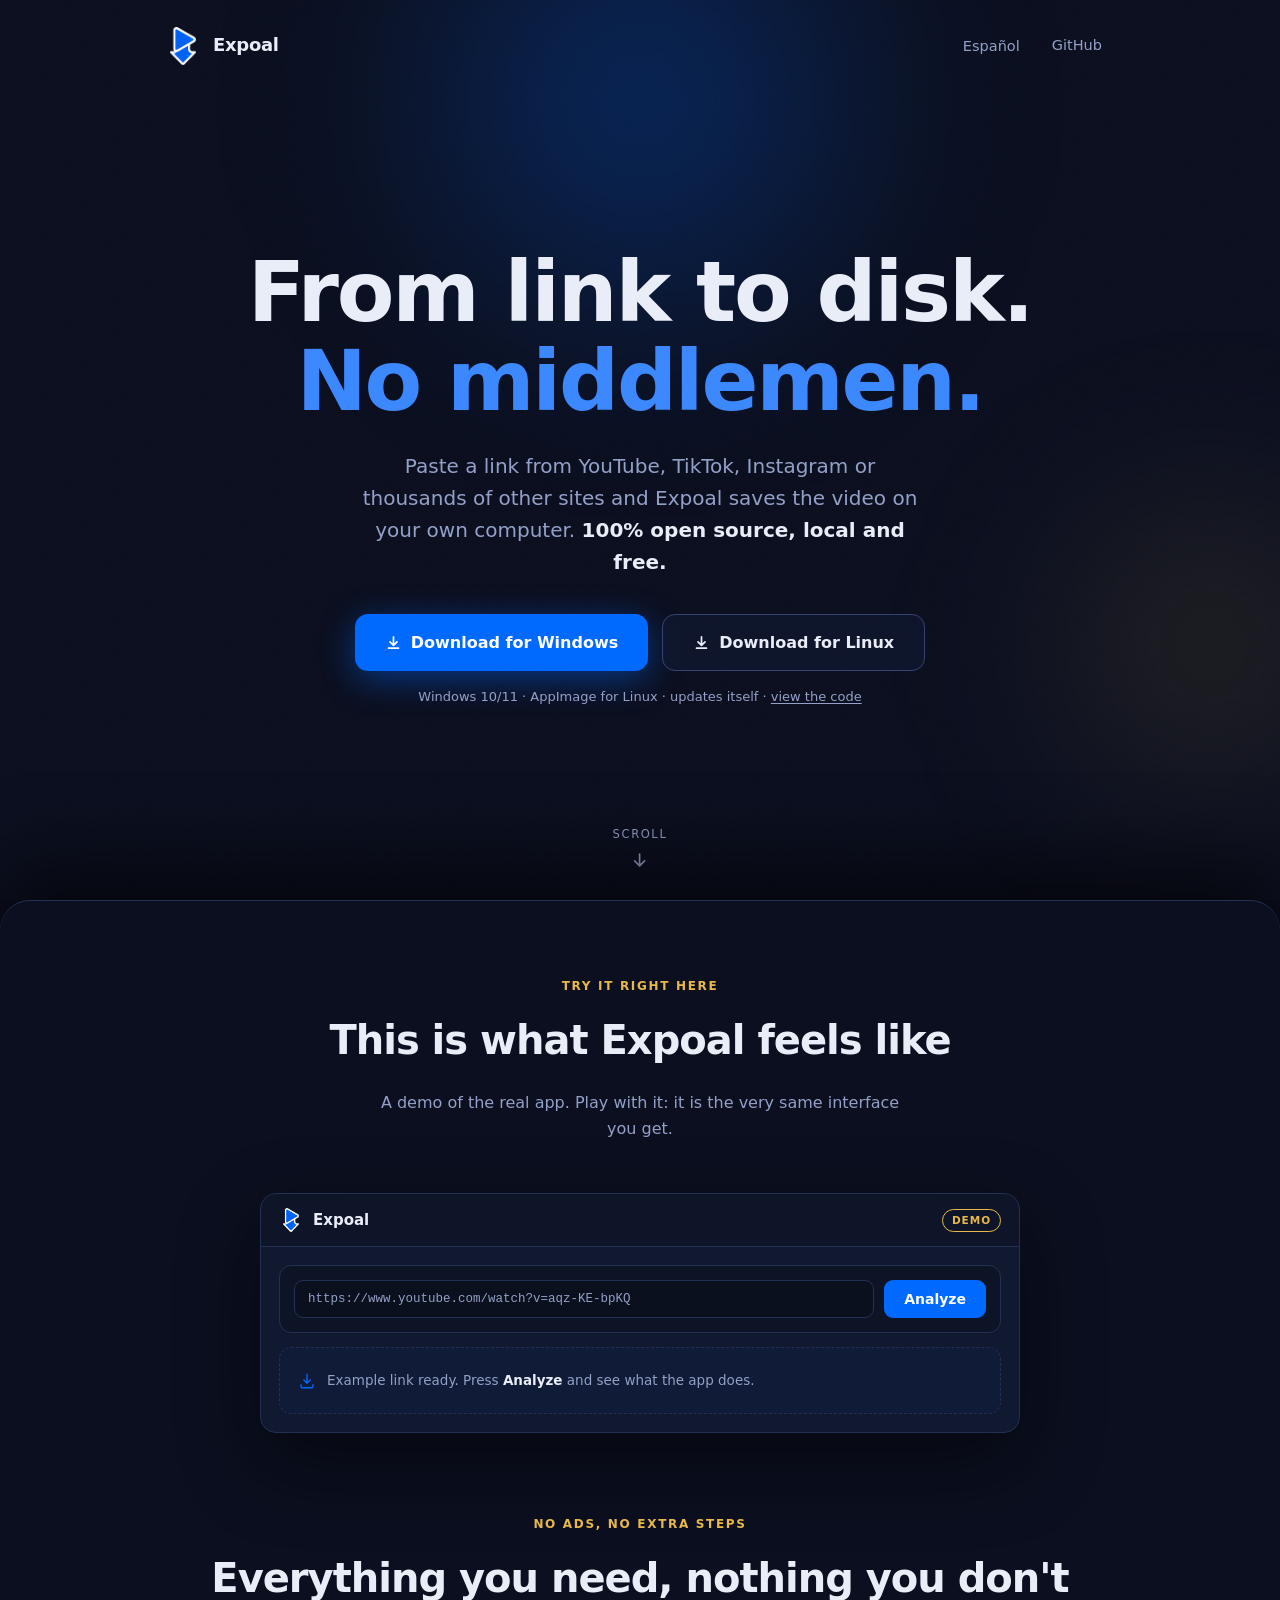
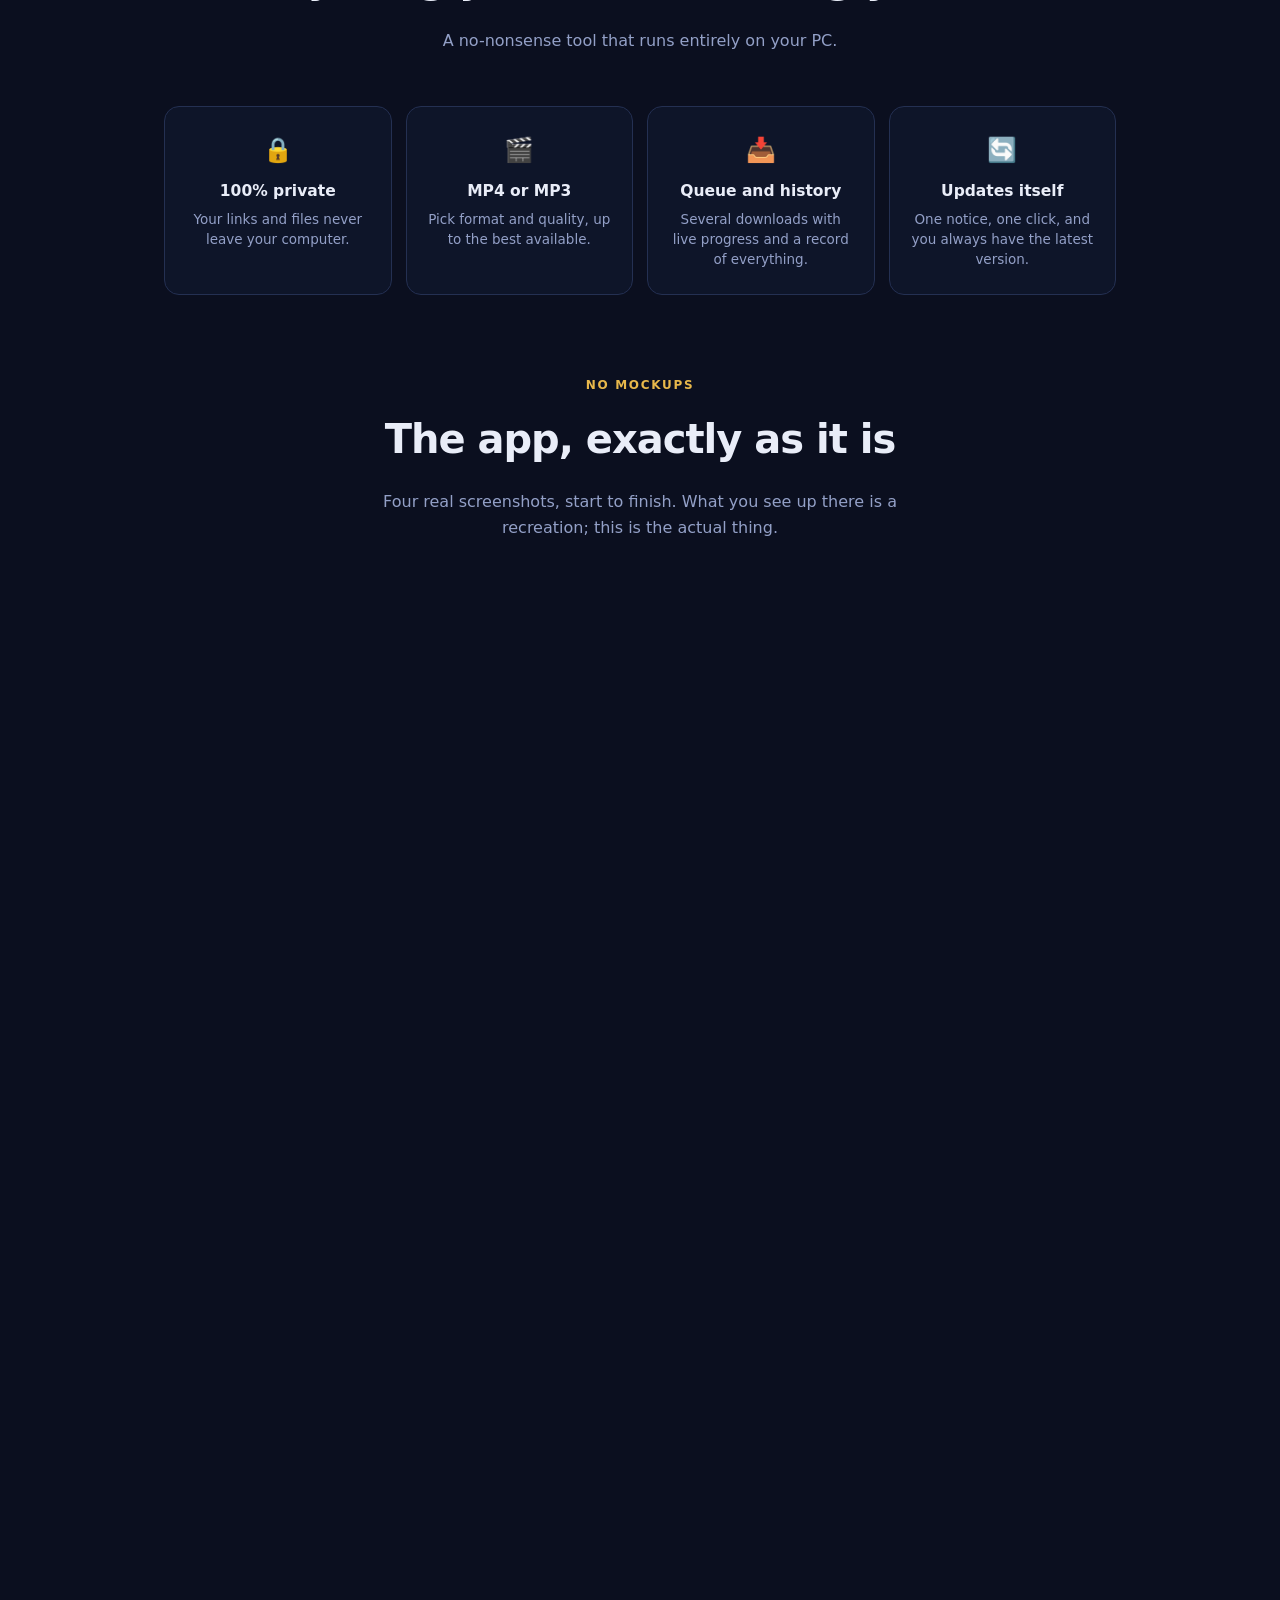
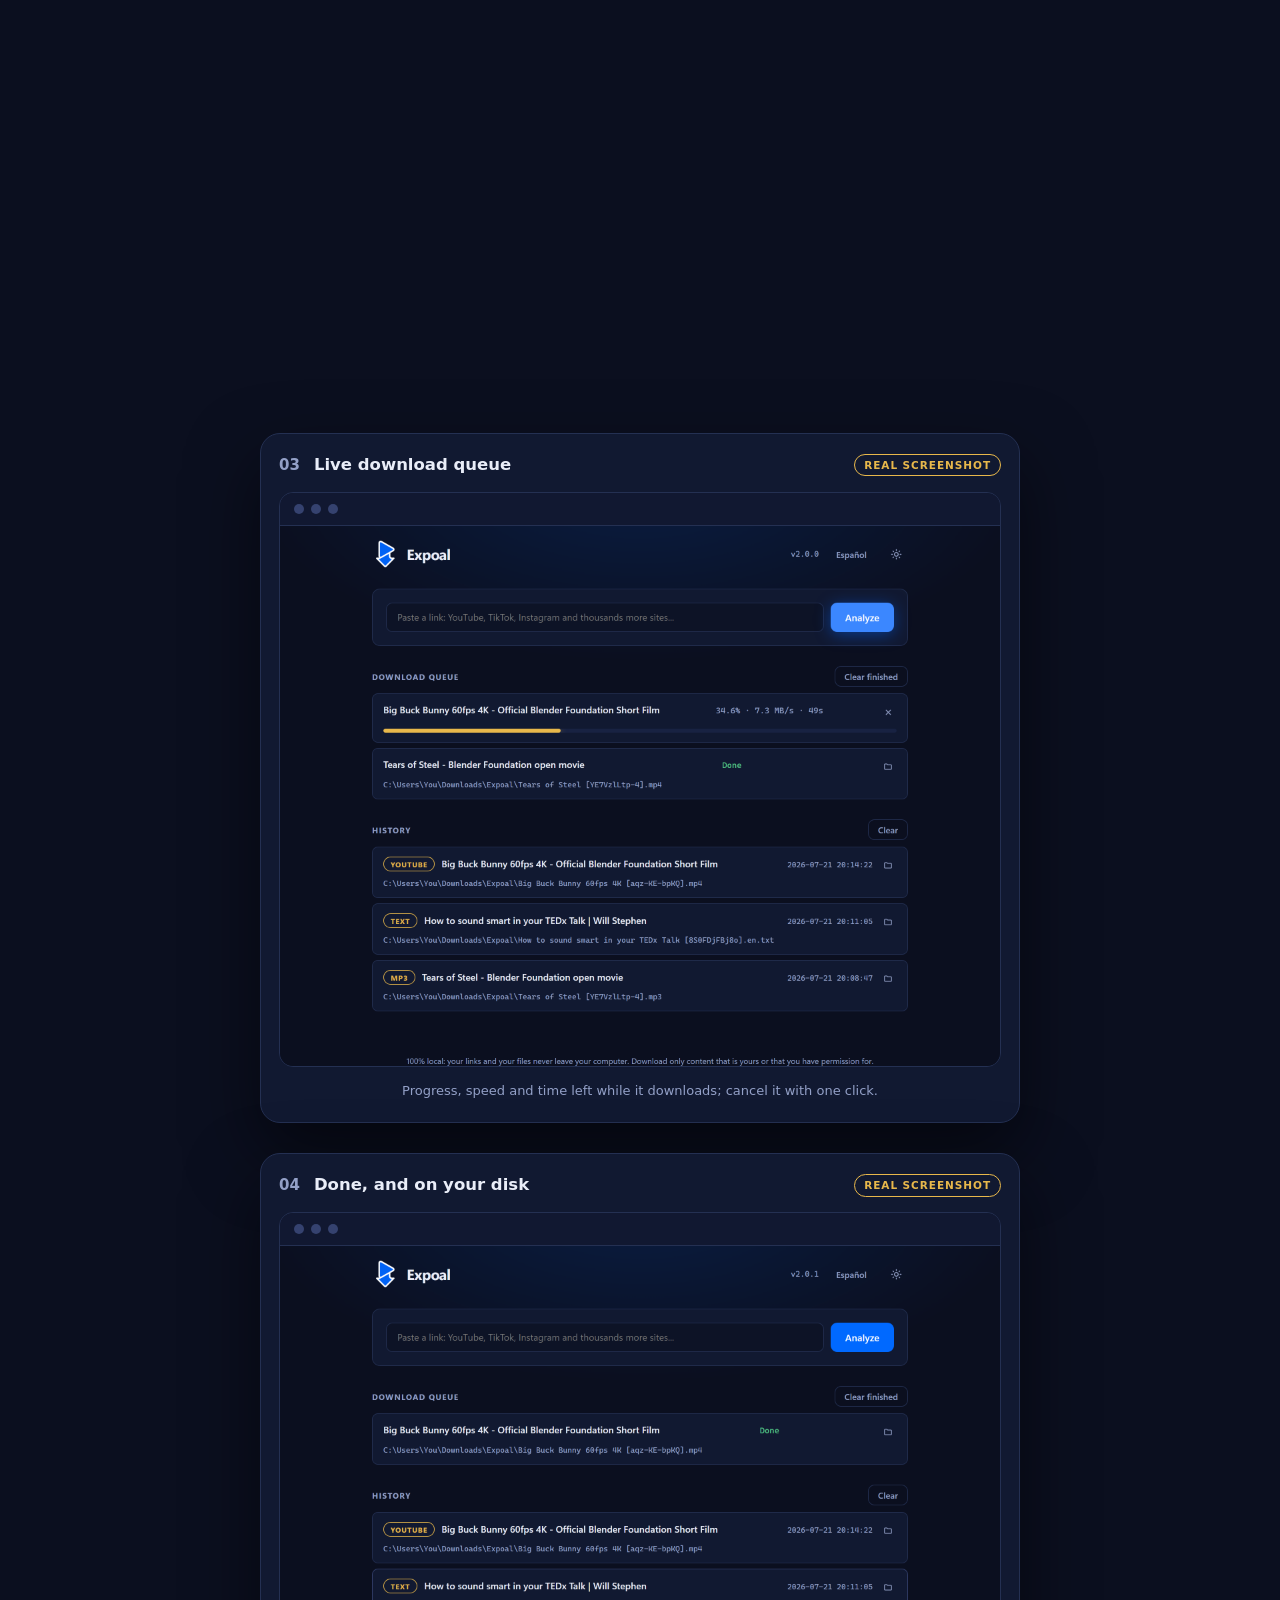
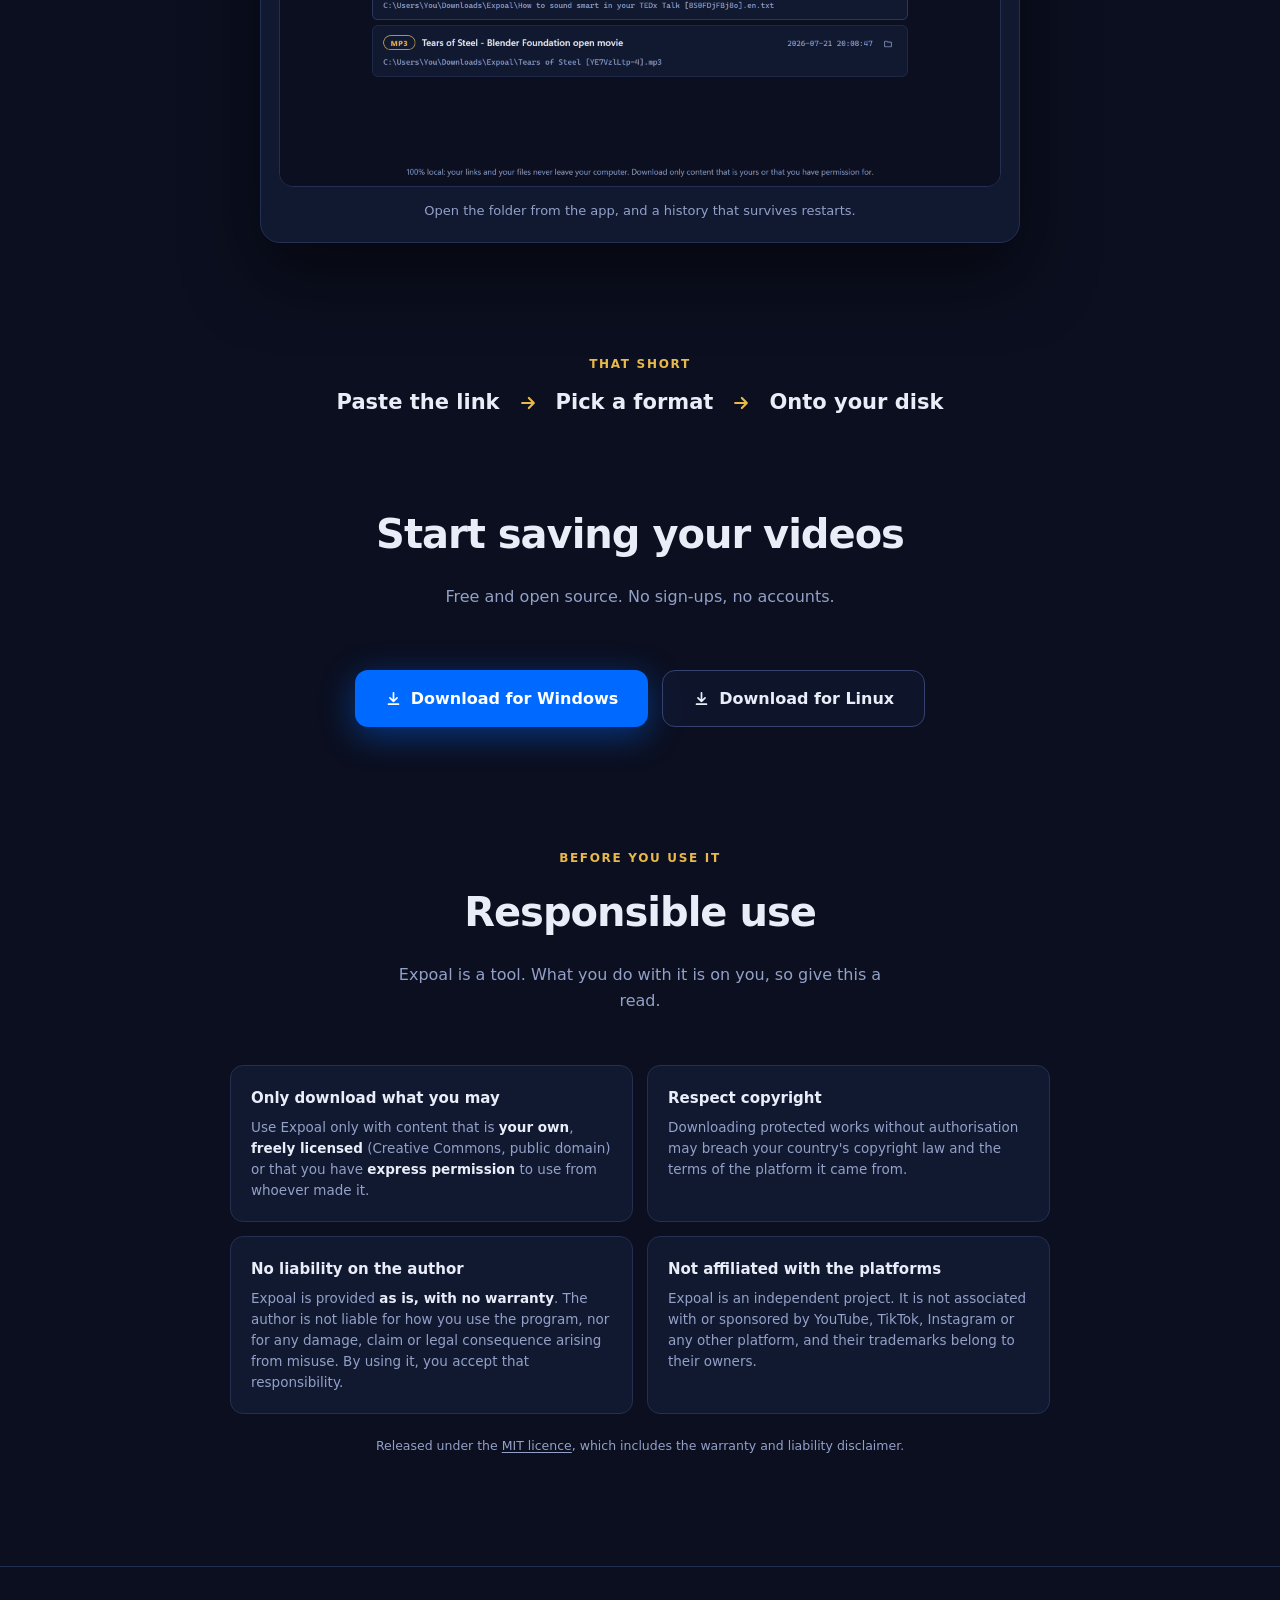
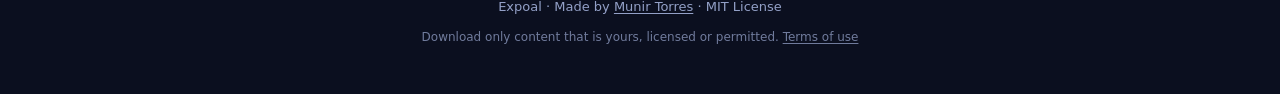
==== commit 06992ea8: "Show the whole journey: analyze, edit, download, done The gallery only had two states, and neither s" ====
--- a/site/index.html
+++ b/site/index.html
@@ -373,15 +373,21 @@
        ========================================================================== */
     .shots { position: relative; }
     .shot-card {
-      max-width: 900px;
+      /* Más estrecha que el resto de la sección a propósito: cuatro tarjetas
+         apiladas tienen que caber en la pantalla con su desplazamiento, y una
+         captura 4:3 crece rápido de alto. */
+      max-width: 760px;
       margin: 0 auto 30px;
-      padding: 20px 20px 22px;
+      padding: 18px 18px 20px;
       background: var(--surface);
       border: 1px solid var(--border);
       border-radius: 20px;
       box-shadow: 0 30px 70px rgba(0, 0, 0, 0.5);
       position: sticky;
-      top: calc(24px + (var(--stack) - 1) * 34px);
+      /* El asomo (46px) es justo el alto de la cabecera: así de la tarjeta de
+         atrás se lee su número y su título enteros. Con menos, el texto sale
+         cortado por la mitad y parece un fallo, no un apilado. */
+      top: calc(20px + (var(--stack) - 1) * 46px);
       z-index: var(--stack);
     }
     .shot-head {
@@ -404,10 +410,12 @@
     .shot.zoomable { cursor: zoom-in; transition: outline-color 0.15s; outline: 2px solid transparent; outline-offset: 3px; }
     .shot.zoomable:hover, .shot.zoomable:focus-visible { outline-color: var(--primary-strong); }
 
-    /* En pantallas estrechas el sticky-stack no aporta (poco recorrido de scroll
-       para apreciarlo) y complica el layout: las tarjetas vuelven a apilarse en
-       flujo normal, una debajo de otra, sin pegarse ni superponerse. */
-    @media (max-width: 720px) {
+    /* El apilado se desactiva en dos casos, y en ambos las tarjetas vuelven al
+       flujo normal, una debajo de otra:
+       - Pantallas estrechas: poco recorrido de scroll para apreciarlo.
+       - Ventanas bajas: una tarjeta pegada más alta que el hueco disponible
+         nunca deja ver su parte de abajo, así que el pie se quedaría cortado. */
+    @media (max-width: 720px), (max-height: 800px) {
       .shot-card { position: static; }
     }
 
@@ -1012,8 +1020,8 @@
     <p class="kicker" data-reveal data-en="No mockups">Nada de maquetas</p>
     <h2 data-reveal style="--i:1" data-en="The app, exactly as it is">La app, tal cual es</h2>
     <p class="section-sub" data-reveal style="--i:2"
-       data-en="A real screenshot of Expoal running. What you see up there is a recreation; this is the actual thing.">
-      Una captura de verdad de Expoal funcionando. Lo de ahí arriba es una recreación; esto es lo real.</p>
+       data-en="Four real screenshots, start to finish. What you see up there is a recreation; this is the actual thing.">
+      Cuatro capturas de verdad, de principio a fin. Lo de ahí arriba es una recreación; esto es lo real.</p>
 
     <!-- Pila de capturas: misma receta que .hero-wrap/.sheet (sticky + tarjeta
          sólida que sube y tapa), a escala de tarjeta en vez de a escala de página.
@@ -1022,7 +1030,7 @@
       <div class="shot-card" style="--stack:1">
         <div class="shot-head" data-reveal style="--i:3">
           <span class="shot-num">01</span>
-          <h3 data-en="Analyze and download">Analiza y descarga</h3>
+          <h3 data-en="Paste and analyze">Pega y analiza</h3>
           <span class="demo-badge" data-en="Real screenshot">Captura real</span>
         </div>
         <div class="shot zoomable" data-reveal style="--i:3" tabindex="0" role="button"
@@ -1040,19 +1048,55 @@
       <div class="shot-card" style="--stack:2">
         <div class="shot-head" data-reveal style="--i:4">
           <span class="shot-num">02</span>
-          <h3 data-en="Live download queue">Cola de descargas en vivo</h3>
+          <h3 data-en="Edit before it downloads">Edita antes de descargar</h3>
           <span class="demo-badge" data-en="Real screenshot">Captura real</span>
         </div>
         <div class="shot zoomable" data-reveal style="--i:4" tabindex="0" role="button"
              aria-label="Ampliar la captura" data-en-aria="Enlarge the screenshot">
           <div class="shot-bar" aria-hidden="true"><i></i><i></i><i></i></div>
+          <img src="assets/screenshot-editor-dark-es.png" data-en-src="assets/screenshot-editor-dark-en.png"
+               width="2160" height="1620" loading="lazy" decoding="async"
+               alt="El editor de Expoal: barra para recortar la duración, campos para recortar los bordes en píxeles y casilla para quitar el audio">
+        </div>
+        <p class="shot-cap" data-reveal style="--i:5"
+           data-en="Trim the length, crop the edges by pixels, strip the audio. No other downloader does this.">
+          Recorta la duración, recorta los bordes por píxeles, quita el audio. Ningún otro descargador hace esto.</p>
+      </div>
+
+      <div class="shot-card" style="--stack:3">
+        <div class="shot-head" data-reveal style="--i:5">
+          <span class="shot-num">03</span>
+          <h3 data-en="Live download queue">Cola de descargas en vivo</h3>
+          <span class="demo-badge" data-en="Real screenshot">Captura real</span>
+        </div>
+        <div class="shot zoomable" data-reveal style="--i:5" tabindex="0" role="button"
+             aria-label="Ampliar la captura" data-en-aria="Enlarge the screenshot">
+          <div class="shot-bar" aria-hidden="true"><i></i><i></i><i></i></div>
           <img src="assets/screenshot-queue-dark-es.png" data-en-src="assets/screenshot-queue-dark-en.png"
                width="2160" height="1620" loading="lazy" decoding="async"
-               alt="La cola de Expoal: un vídeo descargando con su progreso y velocidad, otro terminado y el historial debajo">
+               alt="La cola de Expoal con un vídeo descargando: porcentaje, velocidad, tiempo restante y botón de cancelar">
         </div>
-        <p class="shot-cap" data-reveal style="--i:5"
+        <p class="shot-cap" data-reveal style="--i:6"
            data-en="Progress, speed and time left while it downloads; cancel it with one click.">
           Progreso, velocidad y tiempo restante mientras descarga; cancélala con un clic.</p>
+      </div>
+
+      <div class="shot-card" style="--stack:4">
+        <div class="shot-head" data-reveal style="--i:6">
+          <span class="shot-num">04</span>
+          <h3 data-en="Done, and on your disk">Listo, y en tu disco</h3>
+          <span class="demo-badge" data-en="Real screenshot">Captura real</span>
+        </div>
+        <div class="shot zoomable" data-reveal style="--i:6" tabindex="0" role="button"
+             aria-label="Ampliar la captura" data-en-aria="Enlarge the screenshot">
+          <div class="shot-bar" aria-hidden="true"><i></i><i></i><i></i></div>
+          <img src="assets/screenshot-done-dark-es.png" data-en-src="assets/screenshot-done-dark-en.png"
+               width="2160" height="1620" loading="lazy" decoding="async"
+               alt="Expoal con una descarga terminada y el historial debajo, cada archivo con su botón para abrir la carpeta">
+        </div>
+        <p class="shot-cap" data-reveal style="--i:7"
+           data-en="Open the folder from the app, and a history that survives restarts.">
+          Abre la carpeta desde la app, y un historial que sobrevive a reiniciar.</p>
       </div>
     </div>
   </section>
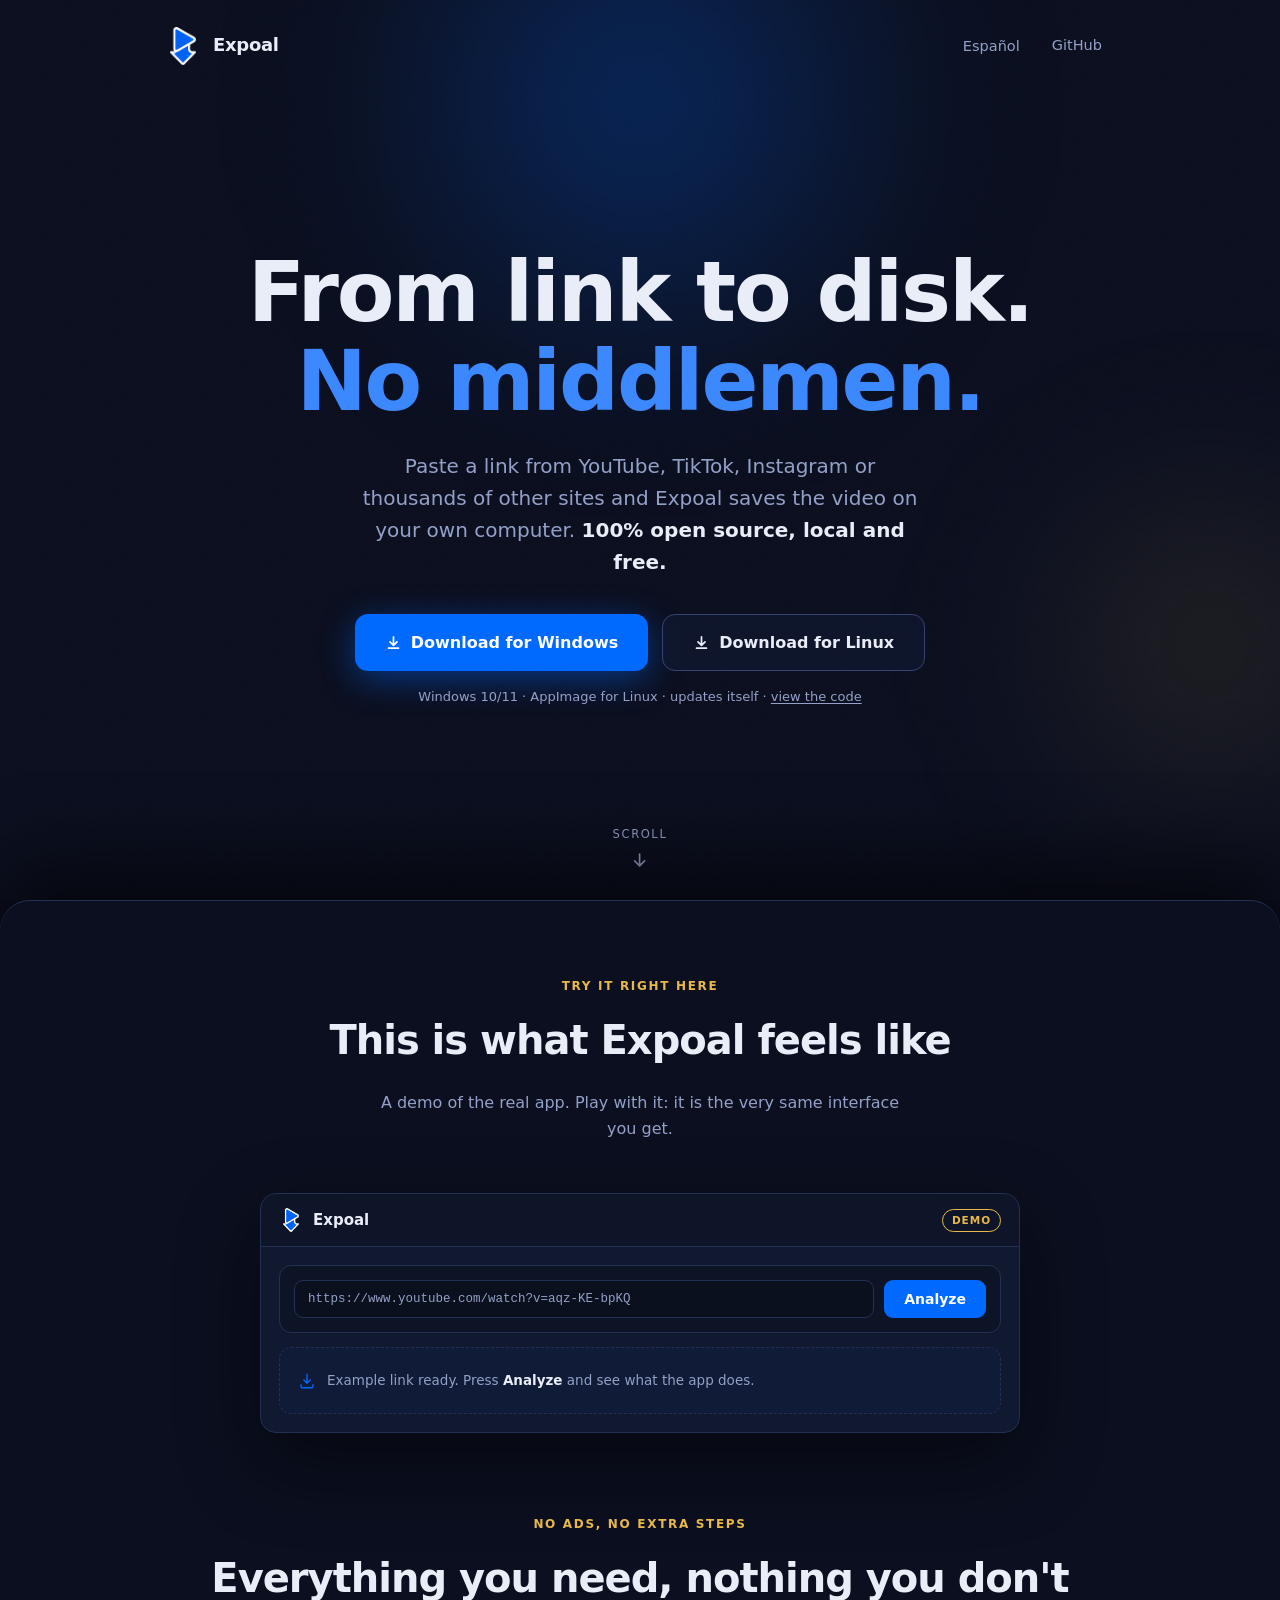
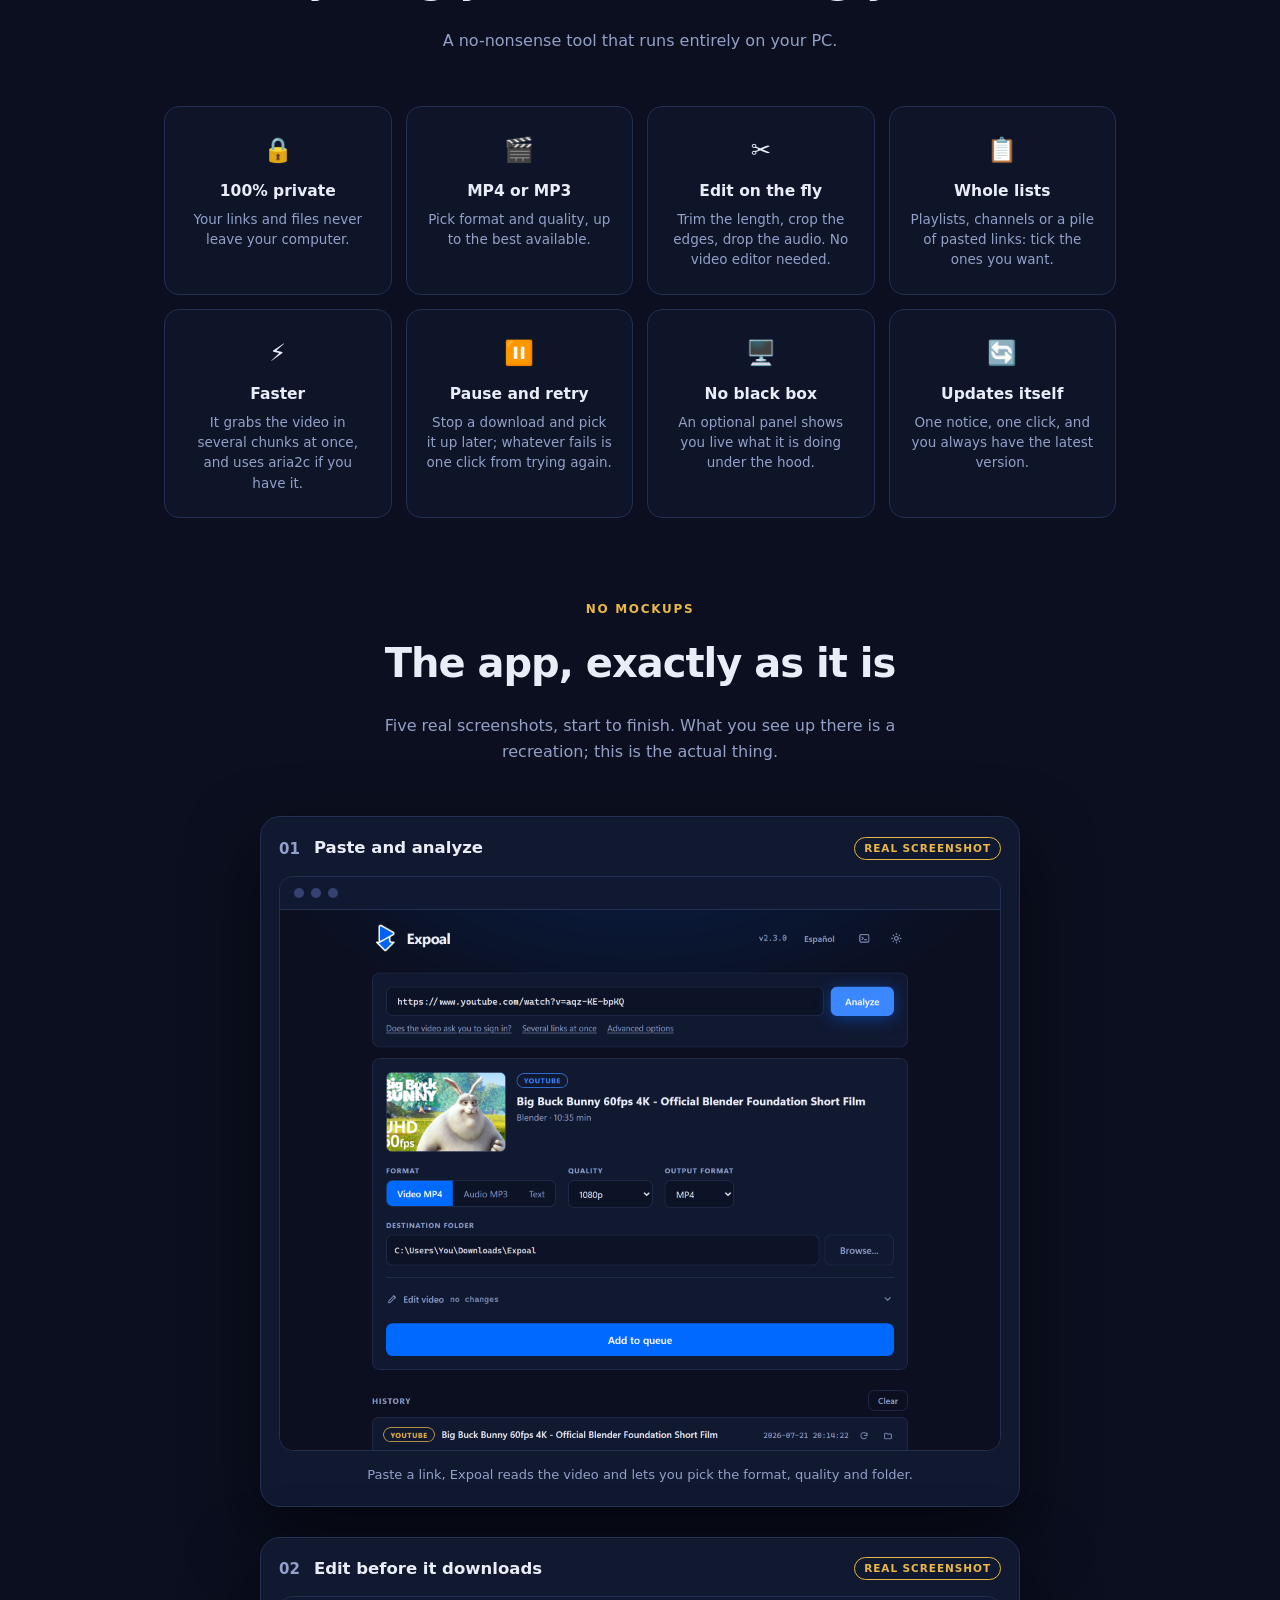
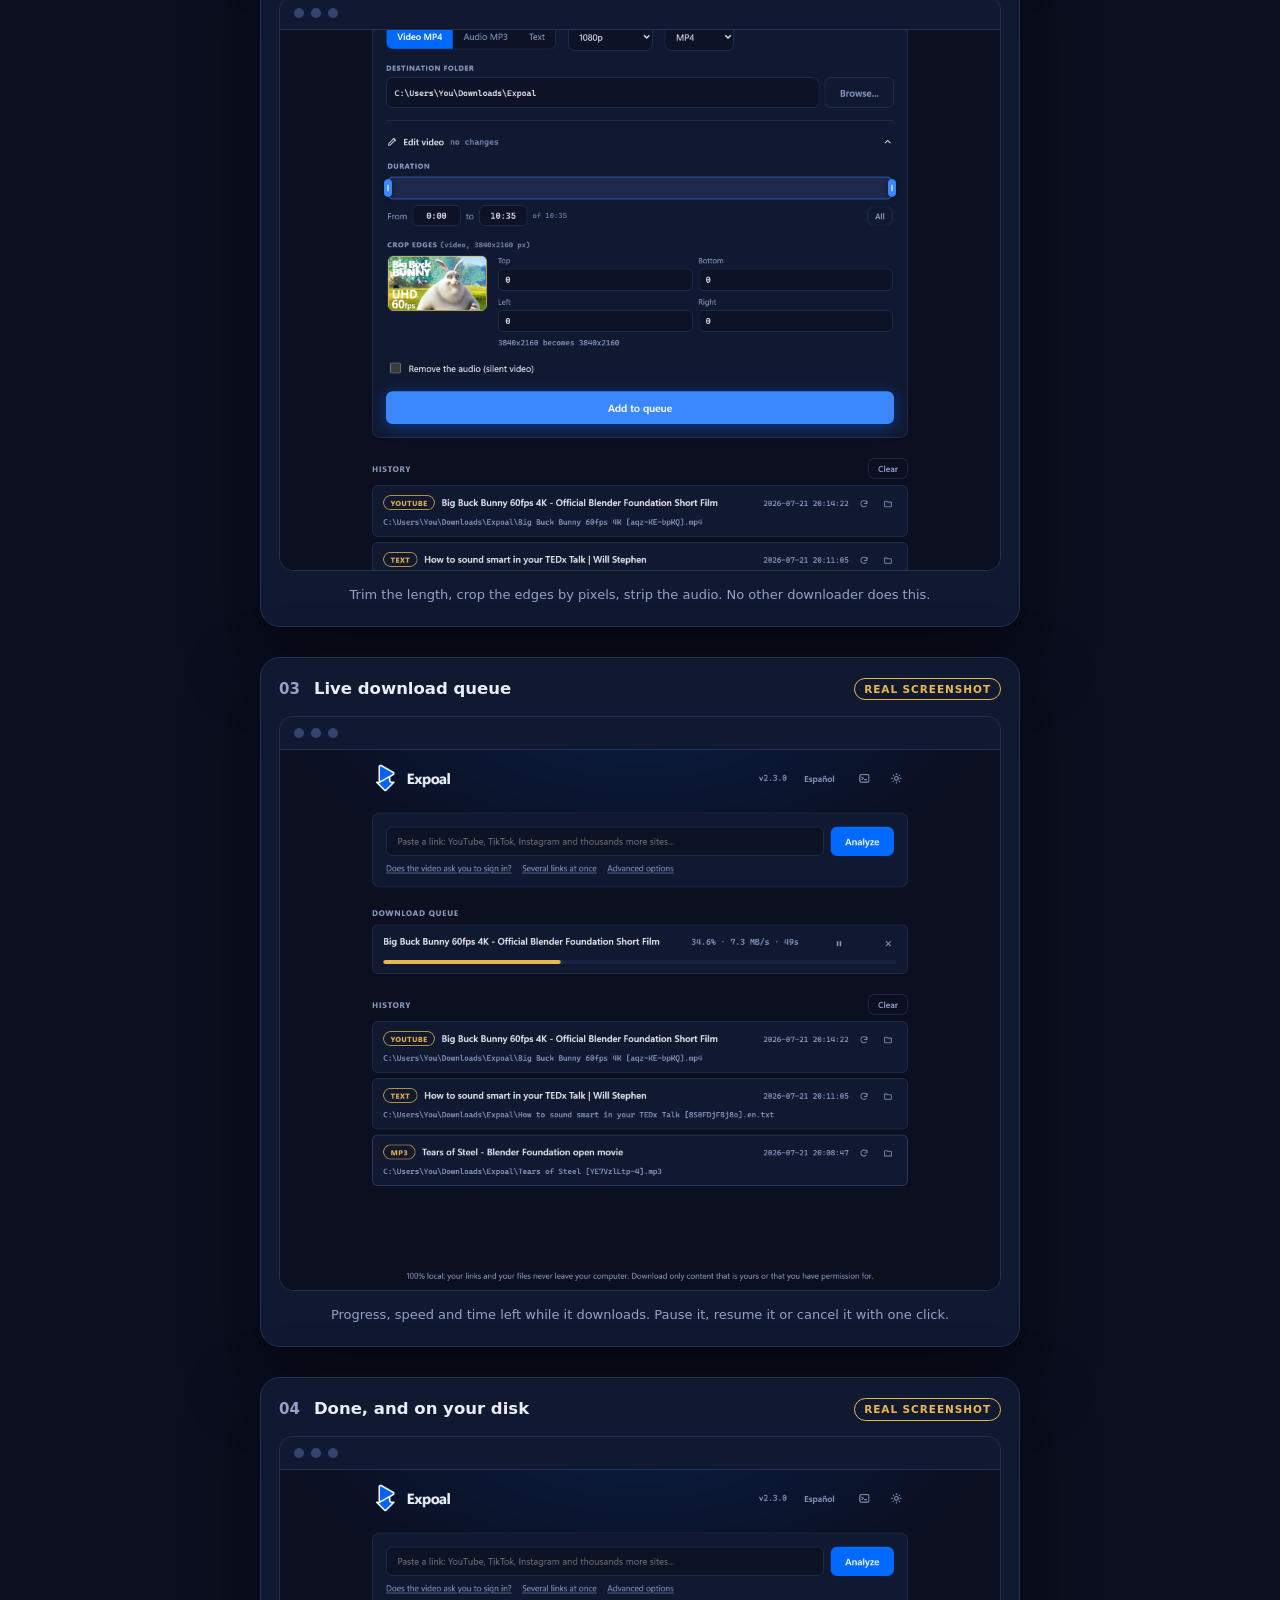
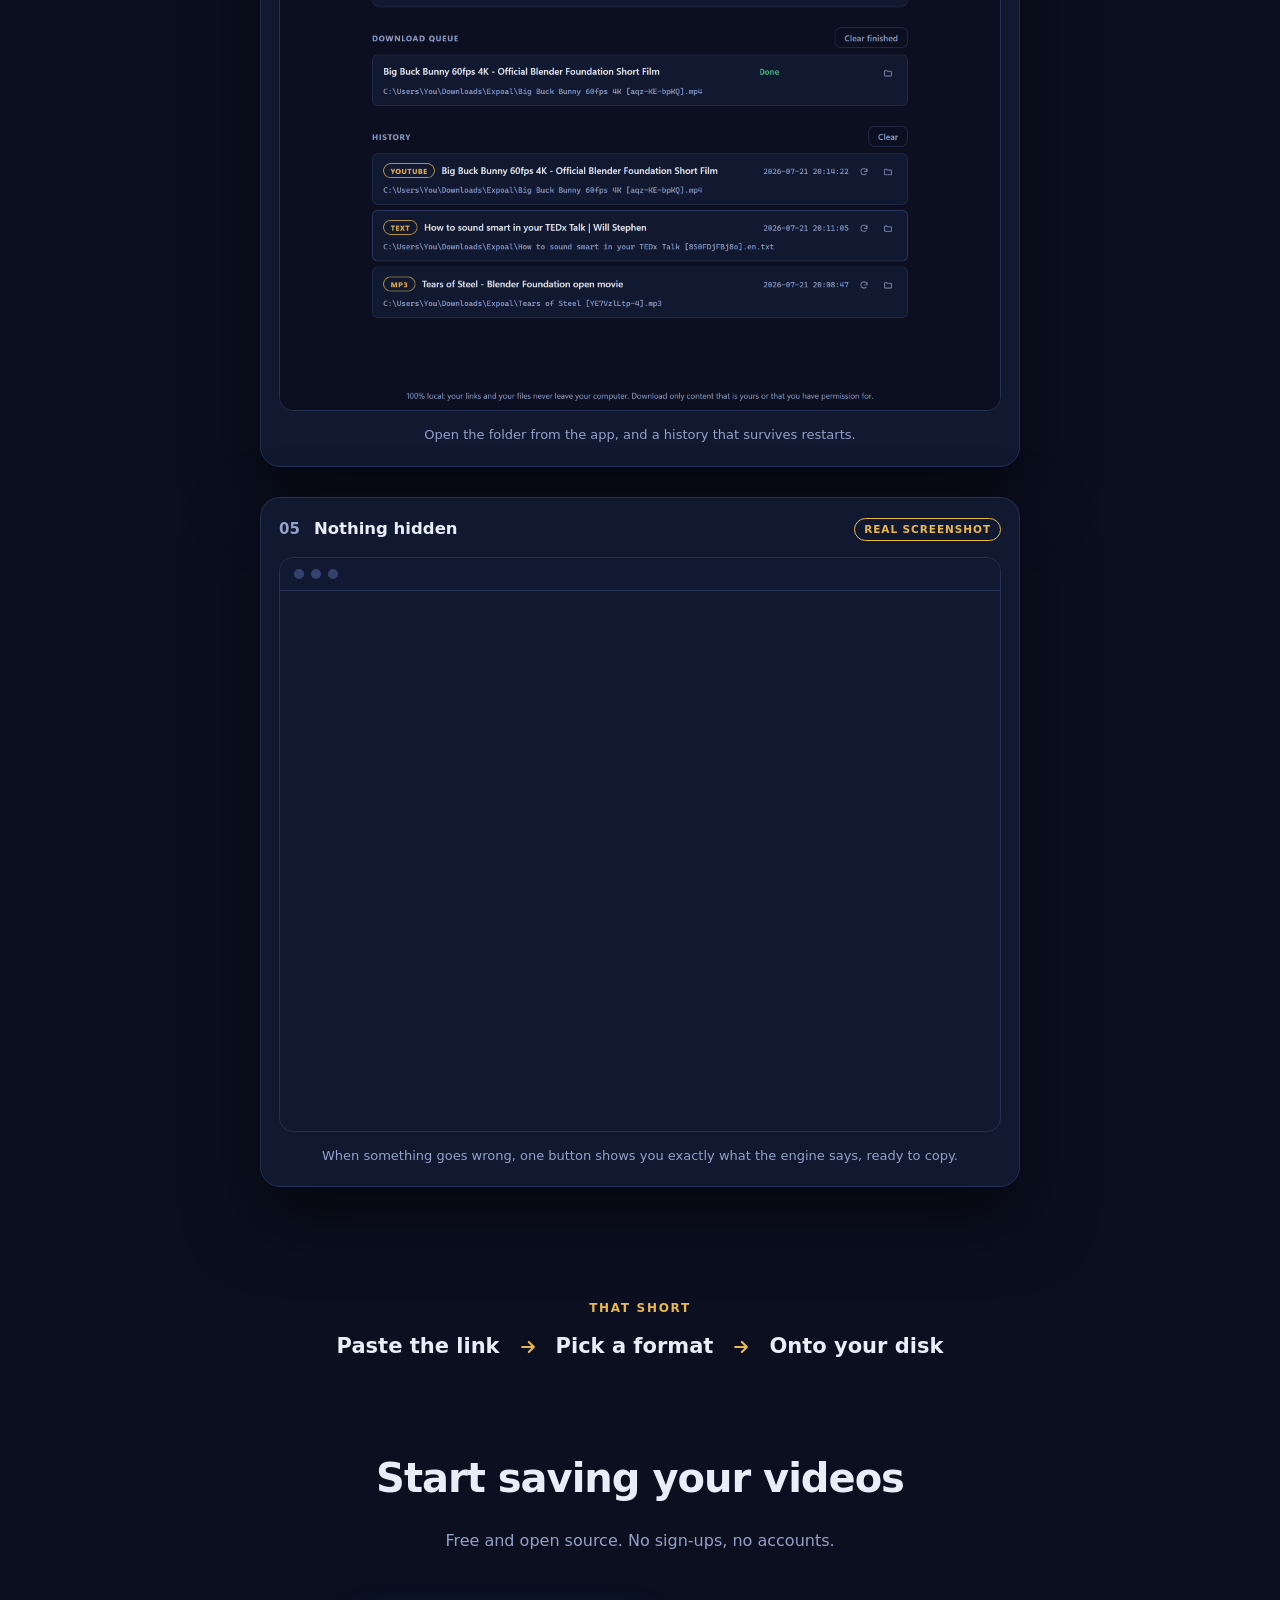
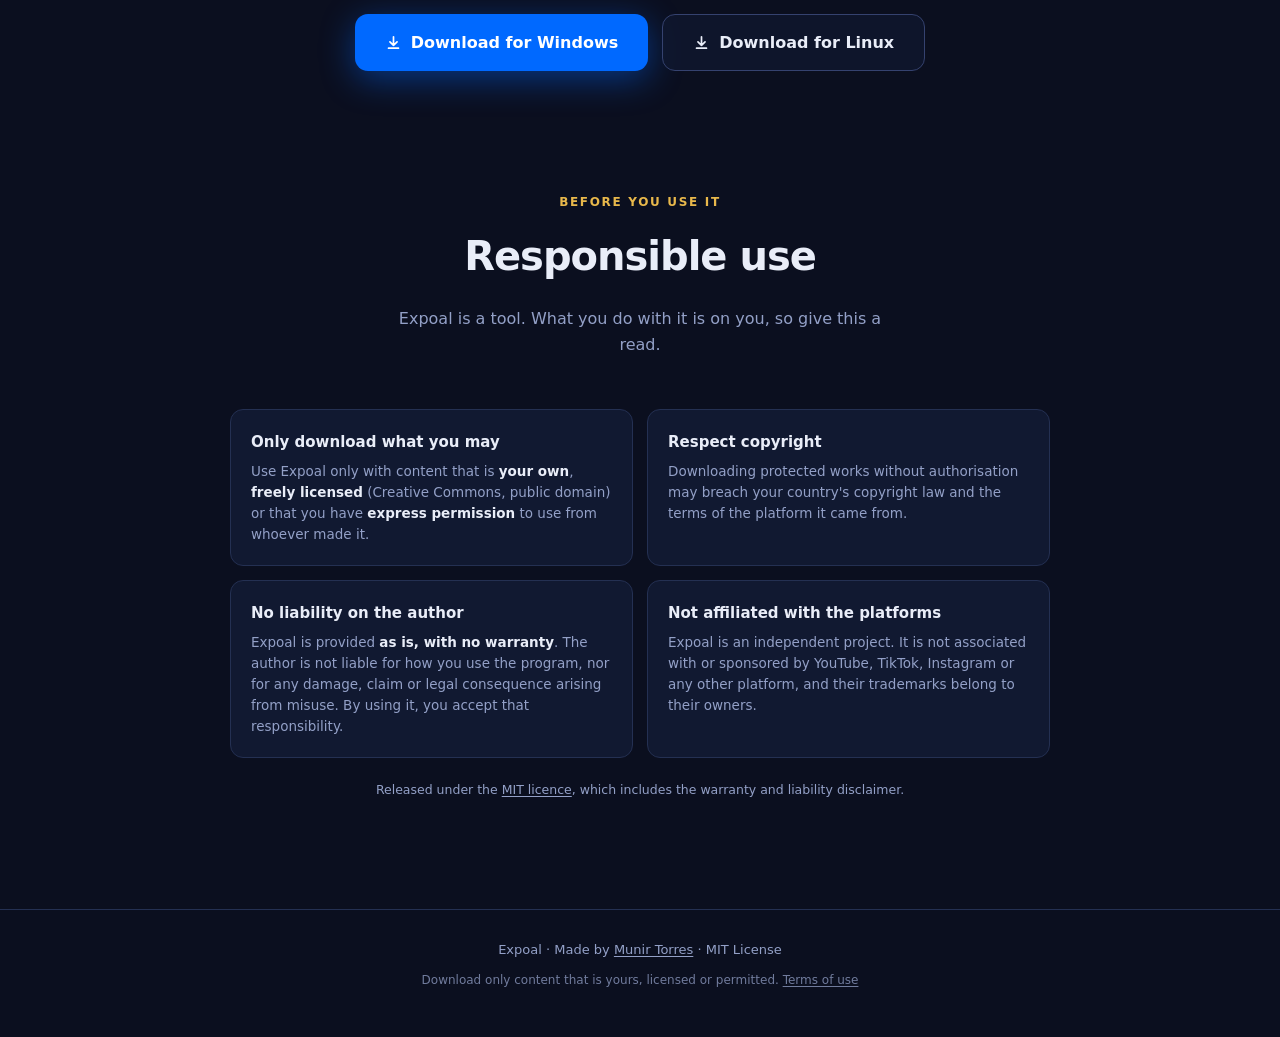
==== commit ddea1dc3: "Put 2.3 on the landing, and speak English in the terminal The landing had been stuck at 2.0: it neve" ====
--- a/site/index.html
+++ b/site/index.html
@@ -1004,11 +1004,31 @@
         <p data-en="Pick format and quality, up to the best available.">Elige formato y calidad, hasta la máxima disponible.</p>
       </div>
       <div class="point" data-reveal style="--i:2">
-        <div class="ic">📥</div>
-        <h3 data-en="Queue and history">Cola e historial</h3>
-        <p data-en="Several downloads with live progress and a record of everything.">Varias descargas con progreso en vivo y registro de todo.</p>
+        <div class="ic">✂️</div>
+        <h3 data-en="Edit on the fly">Edita al vuelo</h3>
+        <p data-en="Trim the length, crop the edges, drop the audio. No video editor needed.">Recorta la duración, los bordes o el audio. Sin abrir un editor.</p>
       </div>
       <div class="point" data-reveal style="--i:3">
+        <div class="ic">📋</div>
+        <h3 data-en="Whole lists">Listas enteras</h3>
+        <p data-en="Playlists, channels or a pile of pasted links: tick the ones you want.">Playlists, canales o un montón de enlaces pegados: marcas los que quieras.</p>
+      </div>
+      <div class="point" data-reveal style="--i:4">
+        <div class="ic">⚡</div>
+        <h3 data-en="Faster">Más rápido</h3>
+        <p data-en="It grabs the video in several chunks at once, and uses aria2c if you have it.">Baja el vídeo por varios trozos a la vez, y usa aria2c si lo tienes.</p>
+      </div>
+      <div class="point" data-reveal style="--i:5">
+        <div class="ic">⏸️</div>
+        <h3 data-en="Pause and retry">Pausa y reintenta</h3>
+        <p data-en="Stop a download and pick it up later; whatever fails is one click from trying again.">Para una descarga y síguela luego; lo que falle, a un clic de reintentarlo.</p>
+      </div>
+      <div class="point" data-reveal style="--i:6">
+        <div class="ic">🖥️</div>
+        <h3 data-en="No black box">Sin cajas negras</h3>
+        <p data-en="An optional panel shows you live what it is doing under the hood.">Un panel opcional te enseña en vivo lo que hace por dentro.</p>
+      </div>
+      <div class="point" data-reveal style="--i:7">
         <div class="ic">🔄</div>
         <h3 data-en="Updates itself">Se actualiza solo</h3>
         <p data-en="One notice, one click, and you always have the latest version.">Un aviso, un clic, y siempre tienes la última versión.</p>
@@ -1020,8 +1040,8 @@
     <p class="kicker" data-reveal data-en="No mockups">Nada de maquetas</p>
     <h2 data-reveal style="--i:1" data-en="The app, exactly as it is">La app, tal cual es</h2>
     <p class="section-sub" data-reveal style="--i:2"
-       data-en="Four real screenshots, start to finish. What you see up there is a recreation; this is the actual thing.">
-      Cuatro capturas de verdad, de principio a fin. Lo de ahí arriba es una recreación; esto es lo real.</p>
+       data-en="Five real screenshots, start to finish. What you see up there is a recreation; this is the actual thing.">
+      Cinco capturas de verdad, de principio a fin. Lo de ahí arriba es una recreación; esto es lo real.</p>
 
     <!-- Pila de capturas: misma receta que .hero-wrap/.sheet (sticky + tarjeta
          sólida que sube y tapa), a escala de tarjeta en vez de a escala de página.
@@ -1077,8 +1097,8 @@
                alt="La cola de Expoal con un vídeo descargando: porcentaje, velocidad, tiempo restante y botón de cancelar">
         </div>
         <p class="shot-cap" data-reveal style="--i:6"
-           data-en="Progress, speed and time left while it downloads; cancel it with one click.">
-          Progreso, velocidad y tiempo restante mientras descarga; cancélala con un clic.</p>
+           data-en="Progress, speed and time left while it downloads. Pause it, resume it or cancel it with one click.">
+          Progreso, velocidad y tiempo restante mientras descarga. Pausa, reanuda o cancela con un clic.</p>
       </div>
 
       <div class="shot-card" style="--stack:4">
@@ -1097,6 +1117,24 @@
         <p class="shot-cap" data-reveal style="--i:7"
            data-en="Open the folder from the app, and a history that survives restarts.">
           Abre la carpeta desde la app, y un historial que sobrevive a reiniciar.</p>
+      </div>
+
+      <div class="shot-card" style="--stack:5">
+        <div class="shot-head" data-reveal style="--i:7">
+          <span class="shot-num">05</span>
+          <h3 data-en="Nothing hidden">Sin cajas negras</h3>
+          <span class="demo-badge" data-en="Real screenshot">Captura real</span>
+        </div>
+        <div class="shot zoomable" data-reveal style="--i:7" tabindex="0" role="button"
+             aria-label="Ampliar la captura" data-en-aria="Enlarge the screenshot">
+          <div class="shot-bar" aria-hidden="true"><i></i><i></i><i></i></div>
+          <img src="assets/screenshot-log-dark-es.png" data-en-src="assets/screenshot-log-dark-en.png"
+               width="2160" height="1620" loading="lazy" decoding="async"
+               alt="El panel de Expoal mostrando en vivo lo que hace el motor por detrás mientras descarga un vídeo">
+        </div>
+        <p class="shot-cap" data-reveal style="--i:8"
+           data-en="When something goes wrong, one button shows you exactly what the engine says, ready to copy.">
+          Cuando algo falla, un botón te enseña justo lo que dice el motor, listo para copiar.</p>
       </div>
     </div>
   </section>
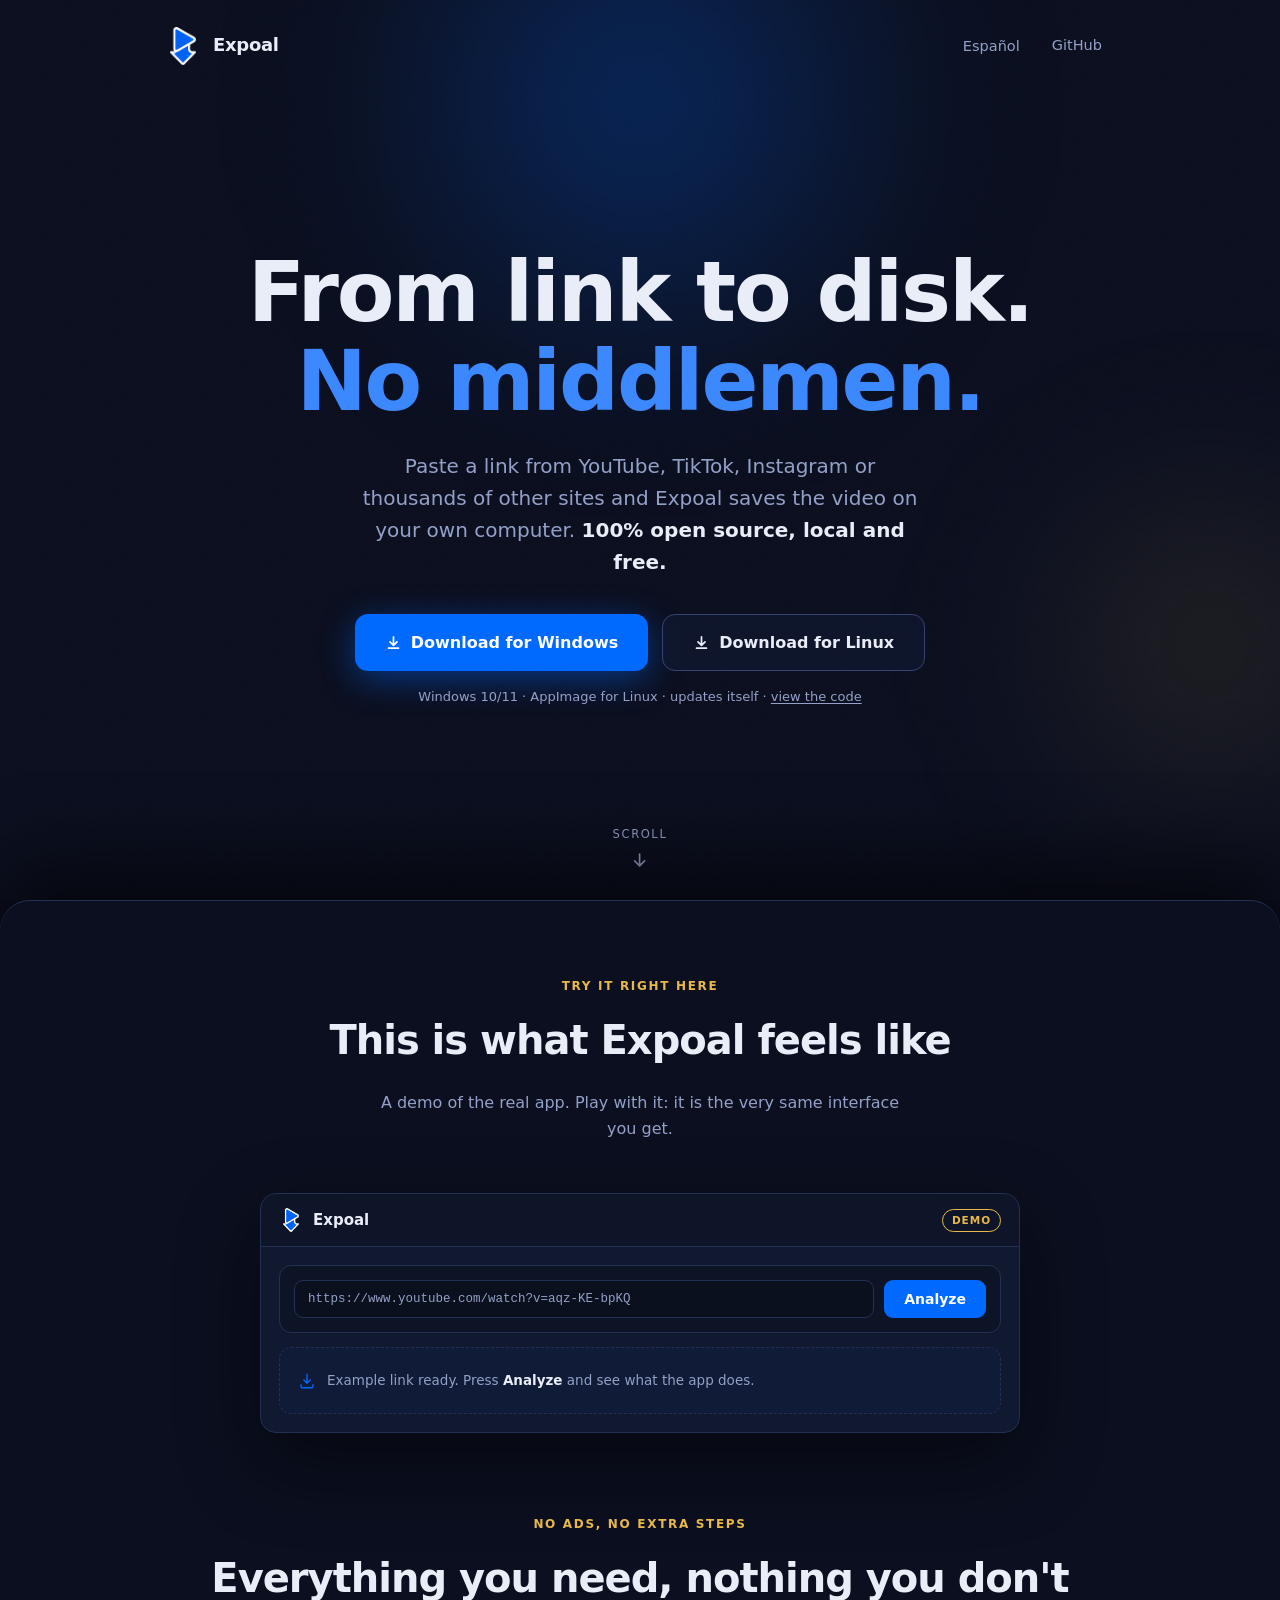
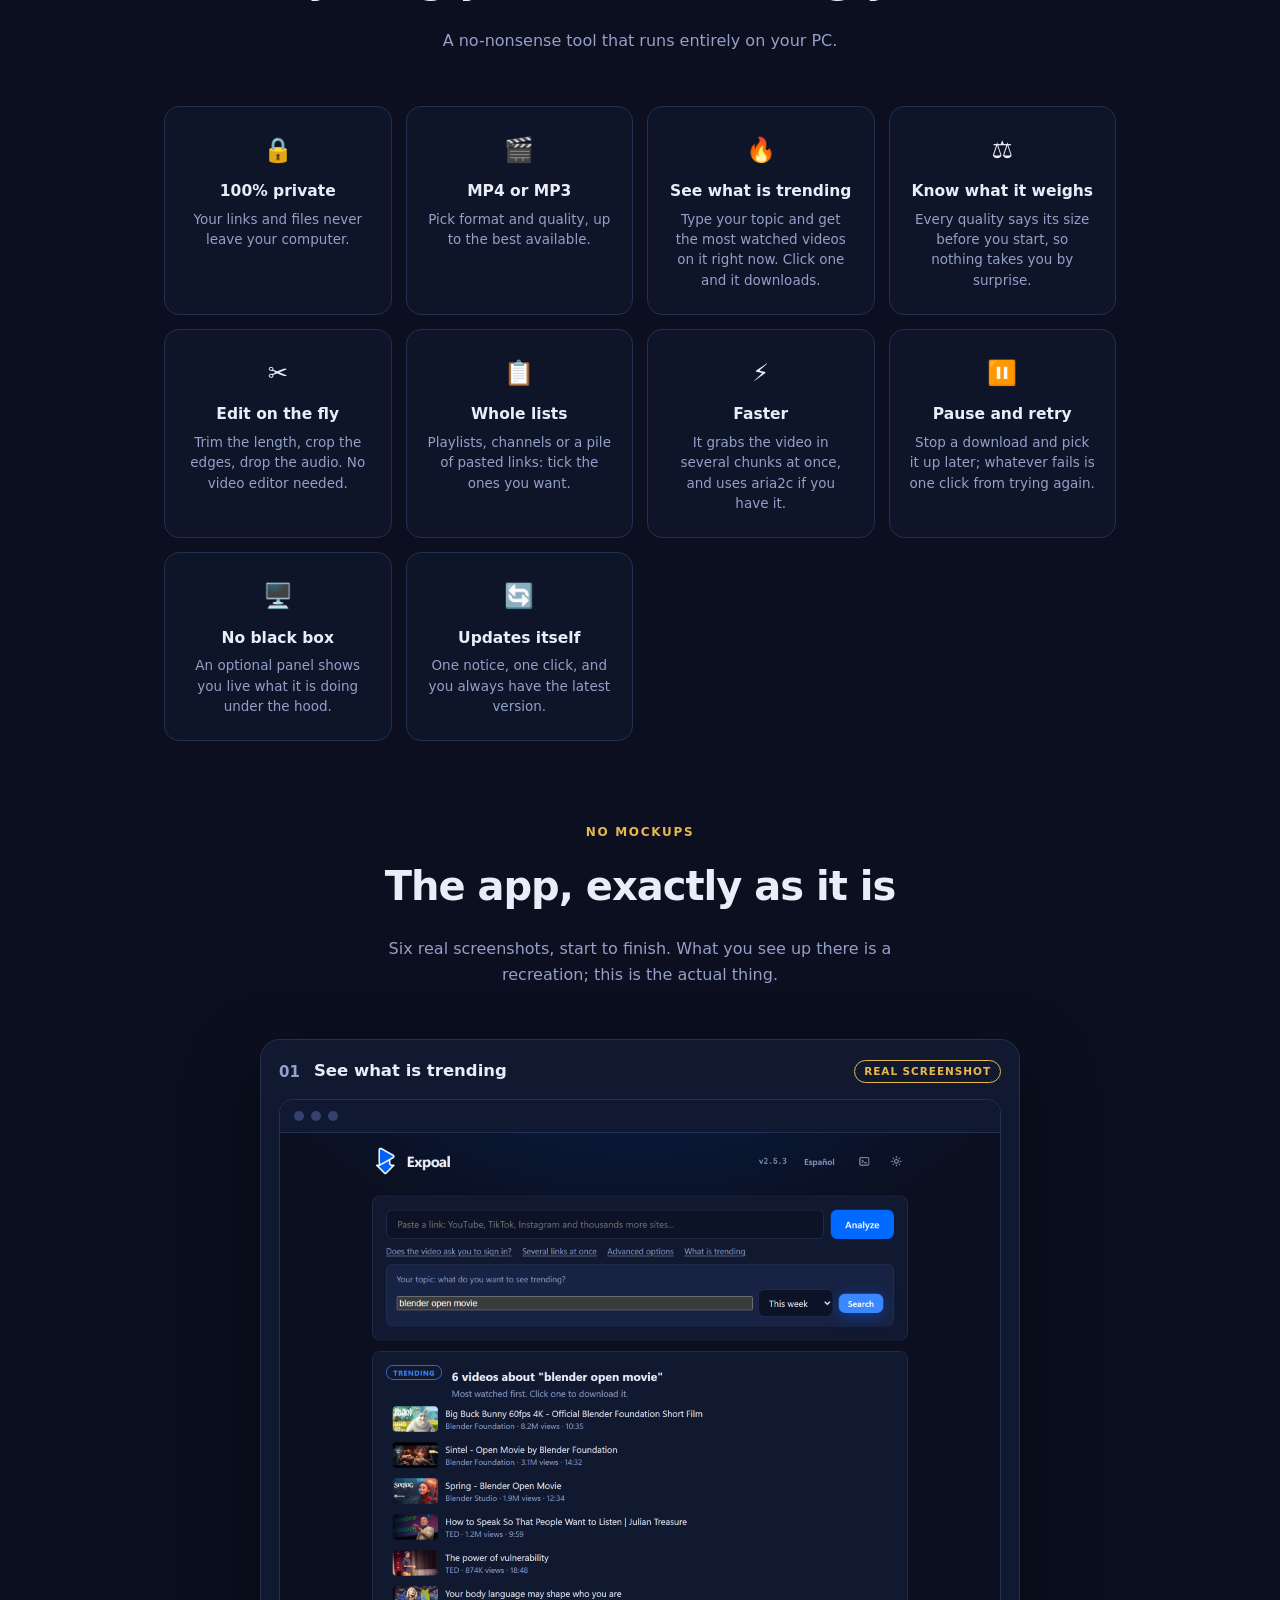
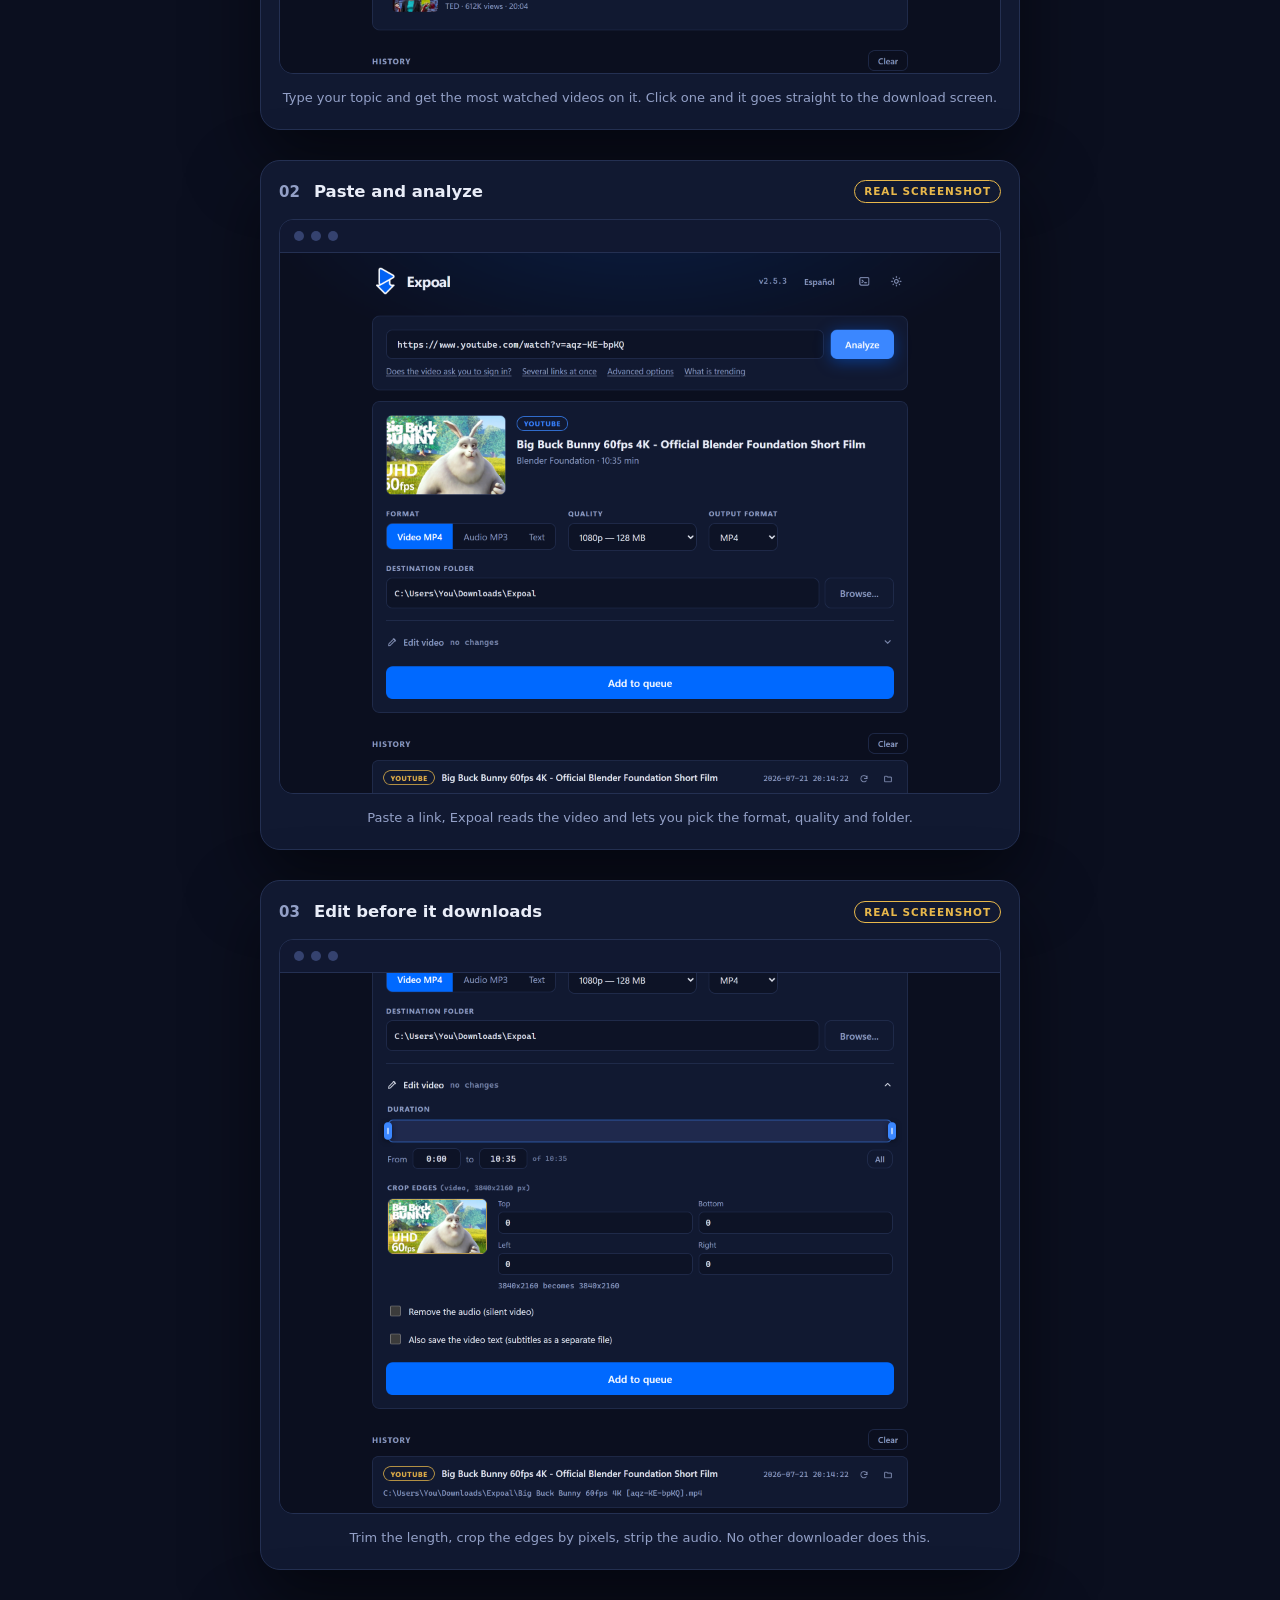
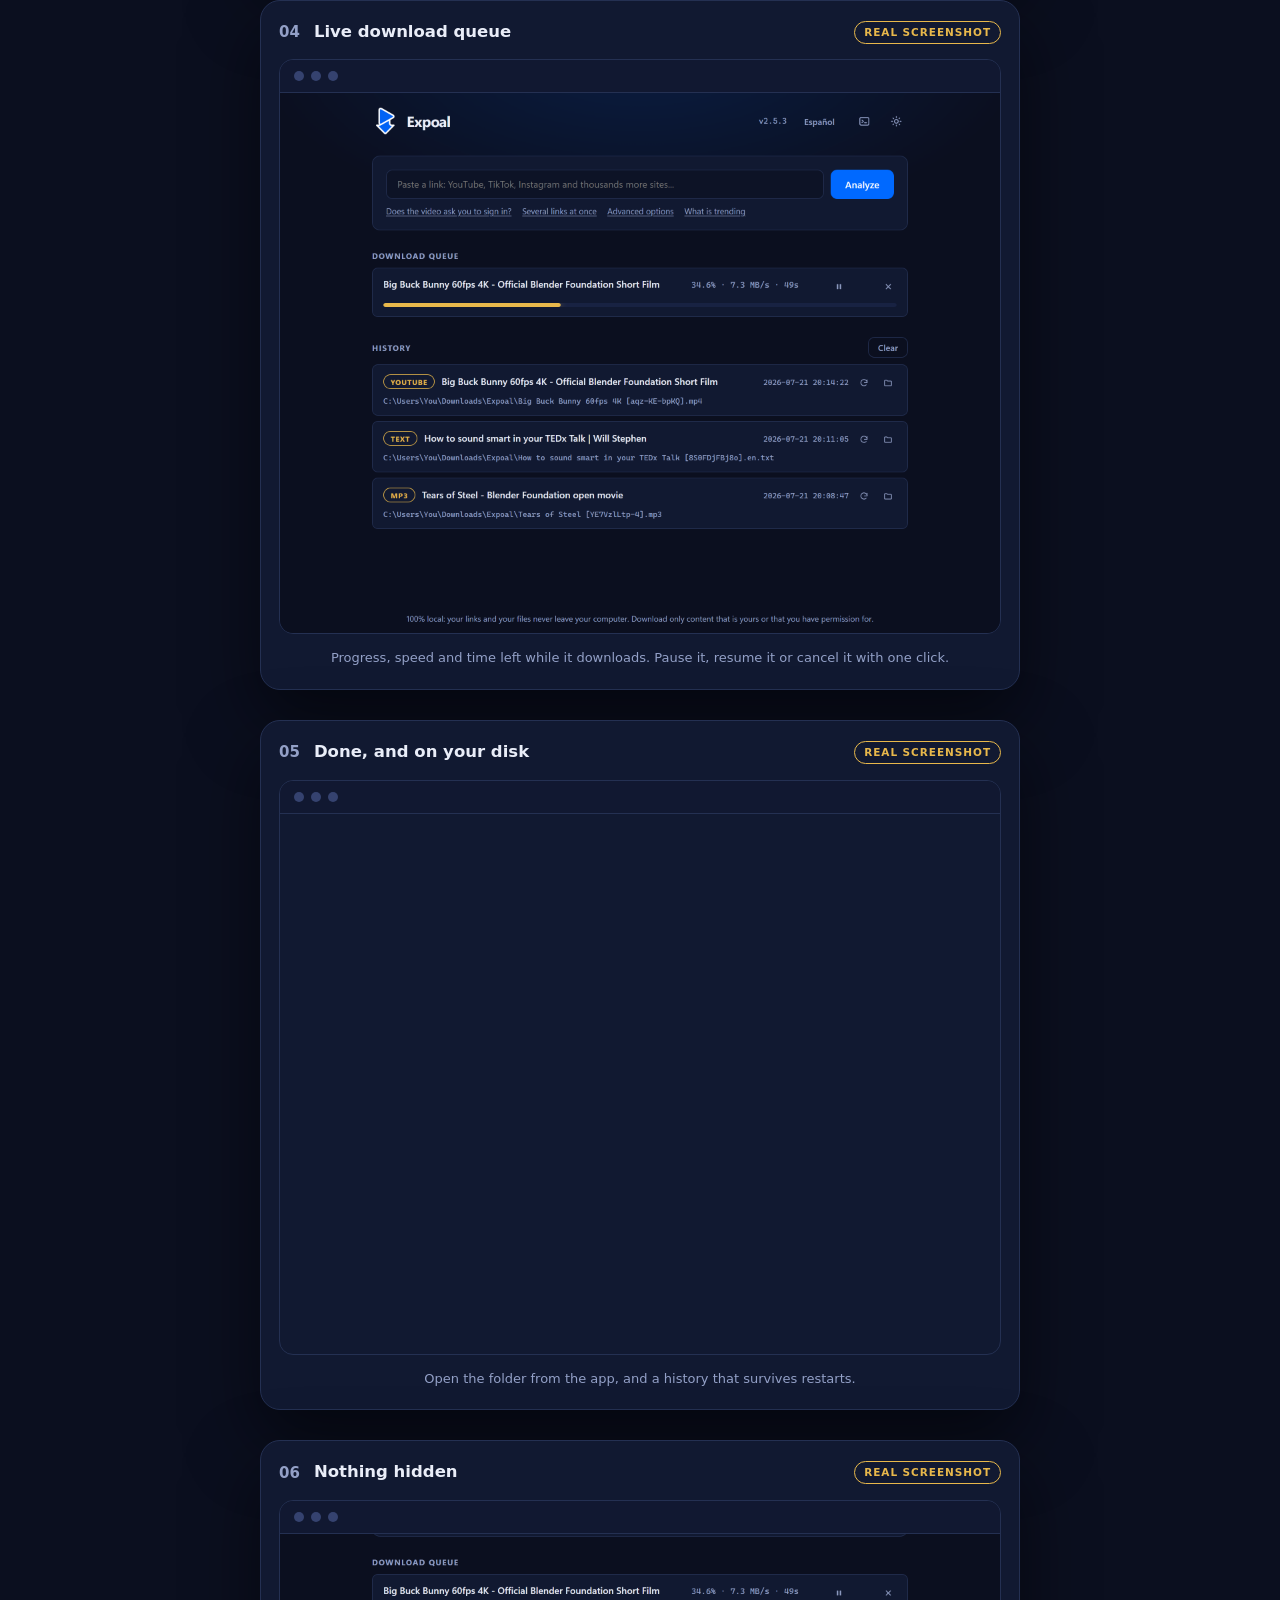
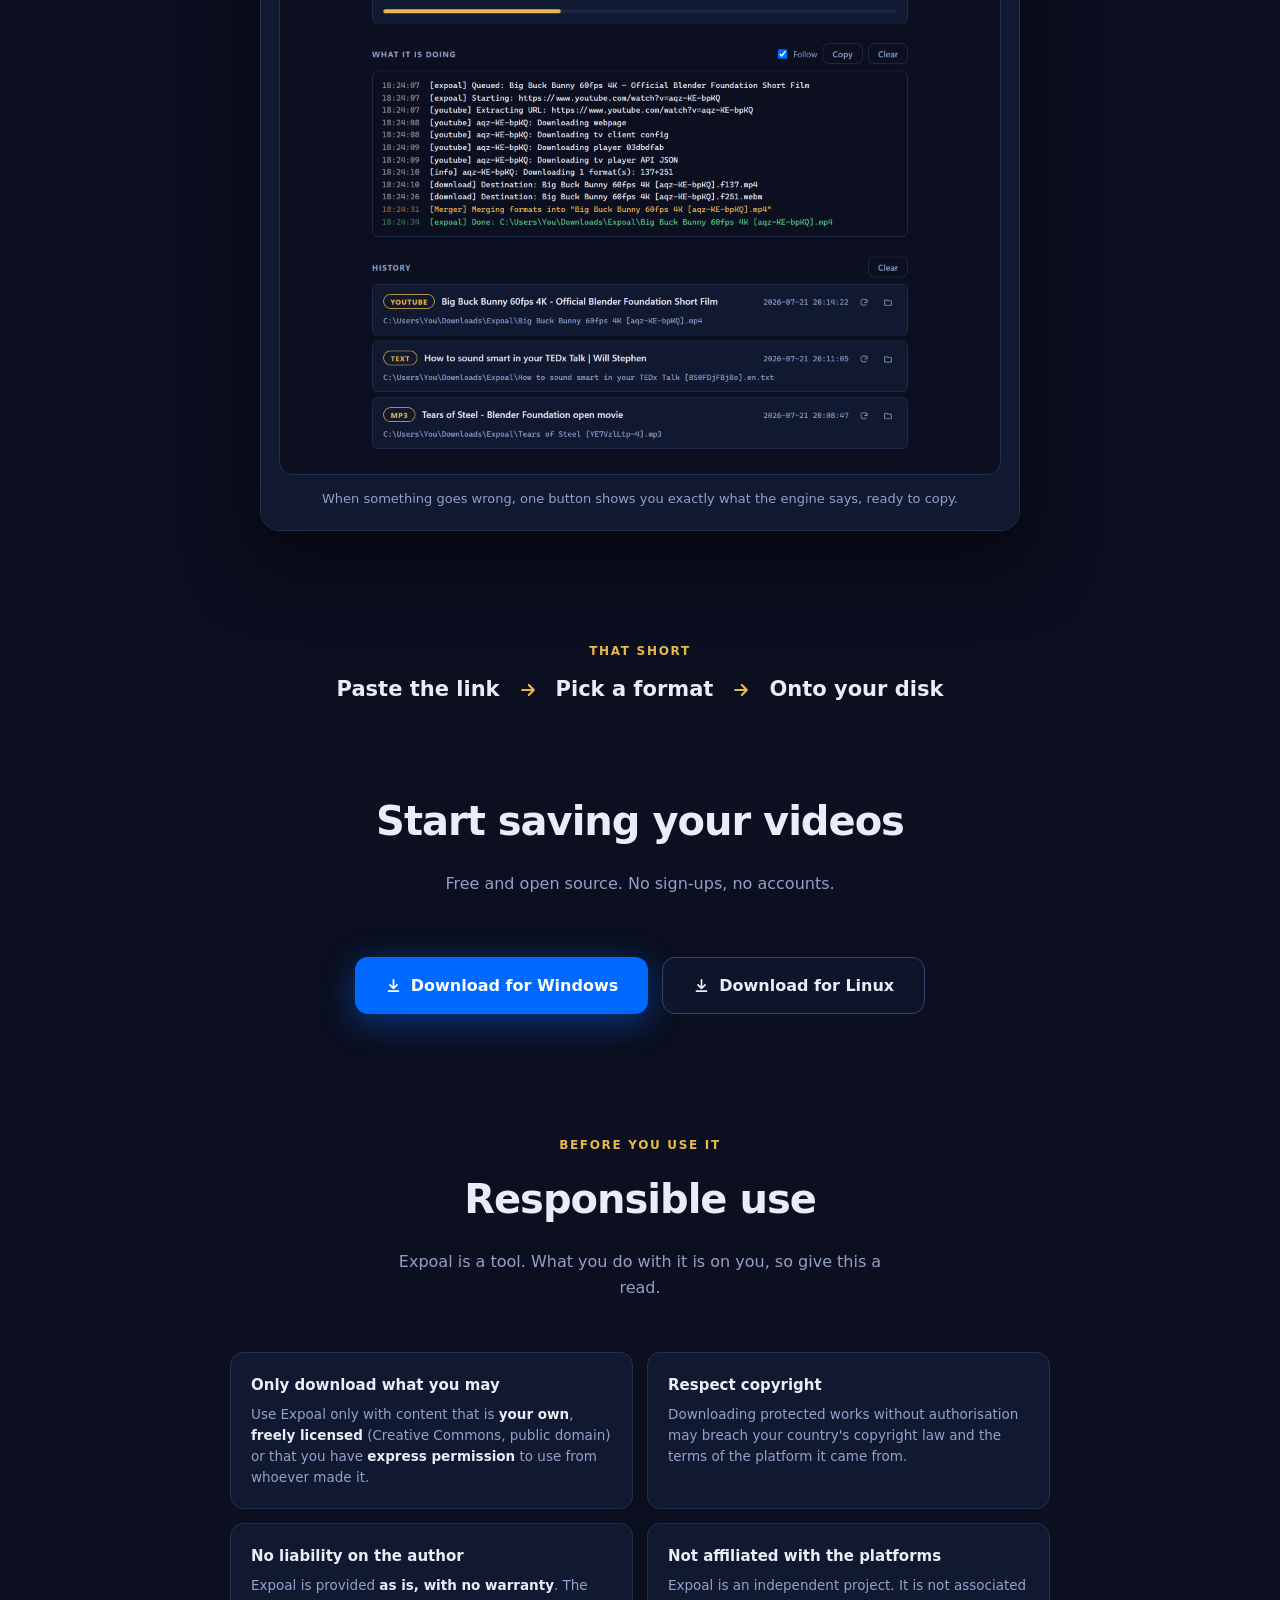
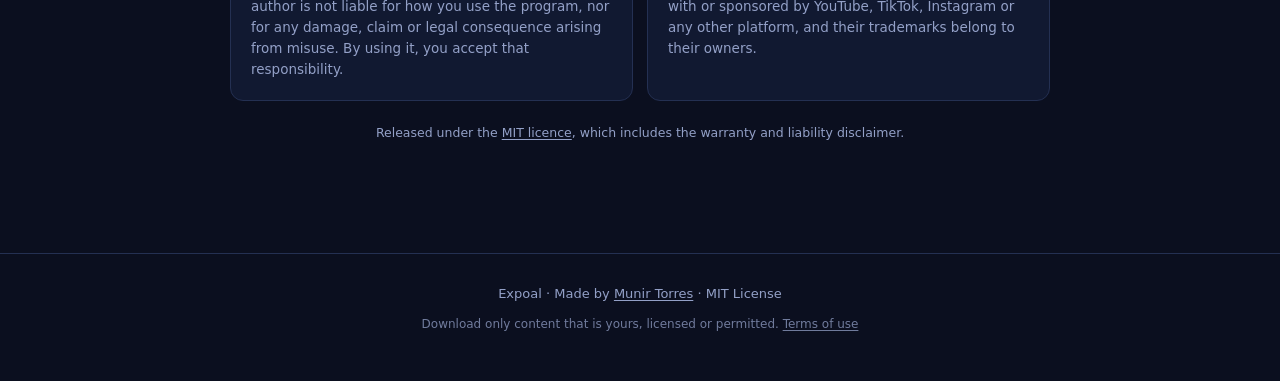
==== commit d2e49c5f: "Show the trending search on the landing, the README and the screenshots The window was a version beh" ====
--- a/site/index.html
+++ b/site/index.html
@@ -1004,31 +1004,41 @@
         <p data-en="Pick format and quality, up to the best available.">Elige formato y calidad, hasta la máxima disponible.</p>
       </div>
       <div class="point" data-reveal style="--i:2">
+        <div class="ic">🔥</div>
+        <h3 data-en="See what is trending">Mira qué está petando</h3>
+        <p data-en="Type your topic and get the most watched videos on it right now. Click one and it downloads.">Escribe tu tema y saca los vídeos más vistos ahora mismo. Pulsas uno y se baja.</p>
+      </div>
+      <div class="point" data-reveal style="--i:3">
+        <div class="ic">⚖️</div>
+        <h3 data-en="Know what it weighs">Sabe lo que pesa</h3>
+        <p data-en="Every quality says its size before you start, so nothing takes you by surprise.">Cada calidad dice su tamaño antes de empezar, así nada te pilla por sorpresa.</p>
+      </div>
+      <div class="point" data-reveal style="--i:4">
         <div class="ic">✂️</div>
         <h3 data-en="Edit on the fly">Edita al vuelo</h3>
         <p data-en="Trim the length, crop the edges, drop the audio. No video editor needed.">Recorta la duración, los bordes o el audio. Sin abrir un editor.</p>
       </div>
-      <div class="point" data-reveal style="--i:3">
+      <div class="point" data-reveal style="--i:5">
         <div class="ic">📋</div>
         <h3 data-en="Whole lists">Listas enteras</h3>
         <p data-en="Playlists, channels or a pile of pasted links: tick the ones you want.">Playlists, canales o un montón de enlaces pegados: marcas los que quieras.</p>
       </div>
-      <div class="point" data-reveal style="--i:4">
+      <div class="point" data-reveal style="--i:6">
         <div class="ic">⚡</div>
         <h3 data-en="Faster">Más rápido</h3>
         <p data-en="It grabs the video in several chunks at once, and uses aria2c if you have it.">Baja el vídeo por varios trozos a la vez, y usa aria2c si lo tienes.</p>
       </div>
-      <div class="point" data-reveal style="--i:5">
+      <div class="point" data-reveal style="--i:7">
         <div class="ic">⏸️</div>
         <h3 data-en="Pause and retry">Pausa y reintenta</h3>
         <p data-en="Stop a download and pick it up later; whatever fails is one click from trying again.">Para una descarga y síguela luego; lo que falle, a un clic de reintentarlo.</p>
       </div>
-      <div class="point" data-reveal style="--i:6">
+      <div class="point" data-reveal style="--i:8">
         <div class="ic">🖥️</div>
         <h3 data-en="No black box">Sin cajas negras</h3>
         <p data-en="An optional panel shows you live what it is doing under the hood.">Un panel opcional te enseña en vivo lo que hace por dentro.</p>
       </div>
-      <div class="point" data-reveal style="--i:7">
+      <div class="point" data-reveal style="--i:9">
         <div class="ic">🔄</div>
         <h3 data-en="Updates itself">Se actualiza solo</h3>
         <p data-en="One notice, one click, and you always have the latest version.">Un aviso, un clic, y siempre tienes la última versión.</p>
@@ -1040,8 +1050,8 @@
     <p class="kicker" data-reveal data-en="No mockups">Nada de maquetas</p>
     <h2 data-reveal style="--i:1" data-en="The app, exactly as it is">La app, tal cual es</h2>
     <p class="section-sub" data-reveal style="--i:2"
-       data-en="Five real screenshots, start to finish. What you see up there is a recreation; this is the actual thing.">
-      Cinco capturas de verdad, de principio a fin. Lo de ahí arriba es una recreación; esto es lo real.</p>
+       data-en="Six real screenshots, start to finish. What you see up there is a recreation; this is the actual thing.">
+      Seis capturas de verdad, de principio a fin. Lo de ahí arriba es una recreación; esto es lo real.</p>
 
     <!-- Pila de capturas: misma receta que .hero-wrap/.sheet (sticky + tarjeta
          sólida que sube y tapa), a escala de tarjeta en vez de a escala de página.
@@ -1050,6 +1060,24 @@
       <div class="shot-card" style="--stack:1">
         <div class="shot-head" data-reveal style="--i:3">
           <span class="shot-num">01</span>
+          <h3 data-en="See what is trending">Mira qué está petando</h3>
+          <span class="demo-badge" data-en="Real screenshot">Captura real</span>
+        </div>
+        <div class="shot zoomable" data-reveal style="--i:3" tabindex="0" role="button"
+             aria-label="Ampliar la captura" data-en-aria="Enlarge the screenshot">
+          <div class="shot-bar" aria-hidden="true"><i></i><i></i><i></i></div>
+          <img src="assets/screenshot-trends-dark-es.png" data-en-src="assets/screenshot-trends-dark-en.png"
+               width="2160" height="1620" loading="lazy" decoding="async"
+               alt="Expoal enseñando los vídeos más vistos de la semana sobre un tema, listos para descargar">
+        </div>
+        <p class="shot-cap" data-reveal style="--i:4"
+           data-en="Type your topic and get the most watched videos on it. Click one and it goes straight to the download screen.">
+          Escribe tu tema y saca los vídeos más vistos sobre él. Pulsas uno y va directo a la pantalla de descarga.</p>
+      </div>
+
+      <div class="shot-card" style="--stack:2">
+        <div class="shot-head" data-reveal style="--i:3">
+          <span class="shot-num">02</span>
           <h3 data-en="Paste and analyze">Pega y analiza</h3>
           <span class="demo-badge" data-en="Real screenshot">Captura real</span>
         </div>
@@ -1065,9 +1093,9 @@
           Pega un enlace, Expoal lee el vídeo y te deja elegir formato, calidad y carpeta.</p>
       </div>
 
-      <div class="shot-card" style="--stack:2">
+      <div class="shot-card" style="--stack:3">
         <div class="shot-head" data-reveal style="--i:4">
-          <span class="shot-num">02</span>
+          <span class="shot-num">03</span>
           <h3 data-en="Edit before it downloads">Edita antes de descargar</h3>
           <span class="demo-badge" data-en="Real screenshot">Captura real</span>
         </div>
@@ -1083,9 +1111,9 @@
           Recorta la duración, recorta los bordes por píxeles, quita el audio. Ningún otro descargador hace esto.</p>
       </div>
 
-      <div class="shot-card" style="--stack:3">
+      <div class="shot-card" style="--stack:4">
         <div class="shot-head" data-reveal style="--i:5">
-          <span class="shot-num">03</span>
+          <span class="shot-num">04</span>
           <h3 data-en="Live download queue">Cola de descargas en vivo</h3>
           <span class="demo-badge" data-en="Real screenshot">Captura real</span>
         </div>
@@ -1101,9 +1129,9 @@
           Progreso, velocidad y tiempo restante mientras descarga. Pausa, reanuda o cancela con un clic.</p>
       </div>
 
-      <div class="shot-card" style="--stack:4">
+      <div class="shot-card" style="--stack:5">
         <div class="shot-head" data-reveal style="--i:6">
-          <span class="shot-num">04</span>
+          <span class="shot-num">05</span>
           <h3 data-en="Done, and on your disk">Listo, y en tu disco</h3>
           <span class="demo-badge" data-en="Real screenshot">Captura real</span>
         </div>
@@ -1119,9 +1147,9 @@
           Abre la carpeta desde la app, y un historial que sobrevive a reiniciar.</p>
       </div>
 
-      <div class="shot-card" style="--stack:5">
+      <div class="shot-card" style="--stack:6">
         <div class="shot-head" data-reveal style="--i:7">
-          <span class="shot-num">05</span>
+          <span class="shot-num">06</span>
           <h3 data-en="Nothing hidden">Sin cajas negras</h3>
           <span class="demo-badge" data-en="Real screenshot">Captura real</span>
         </div>
